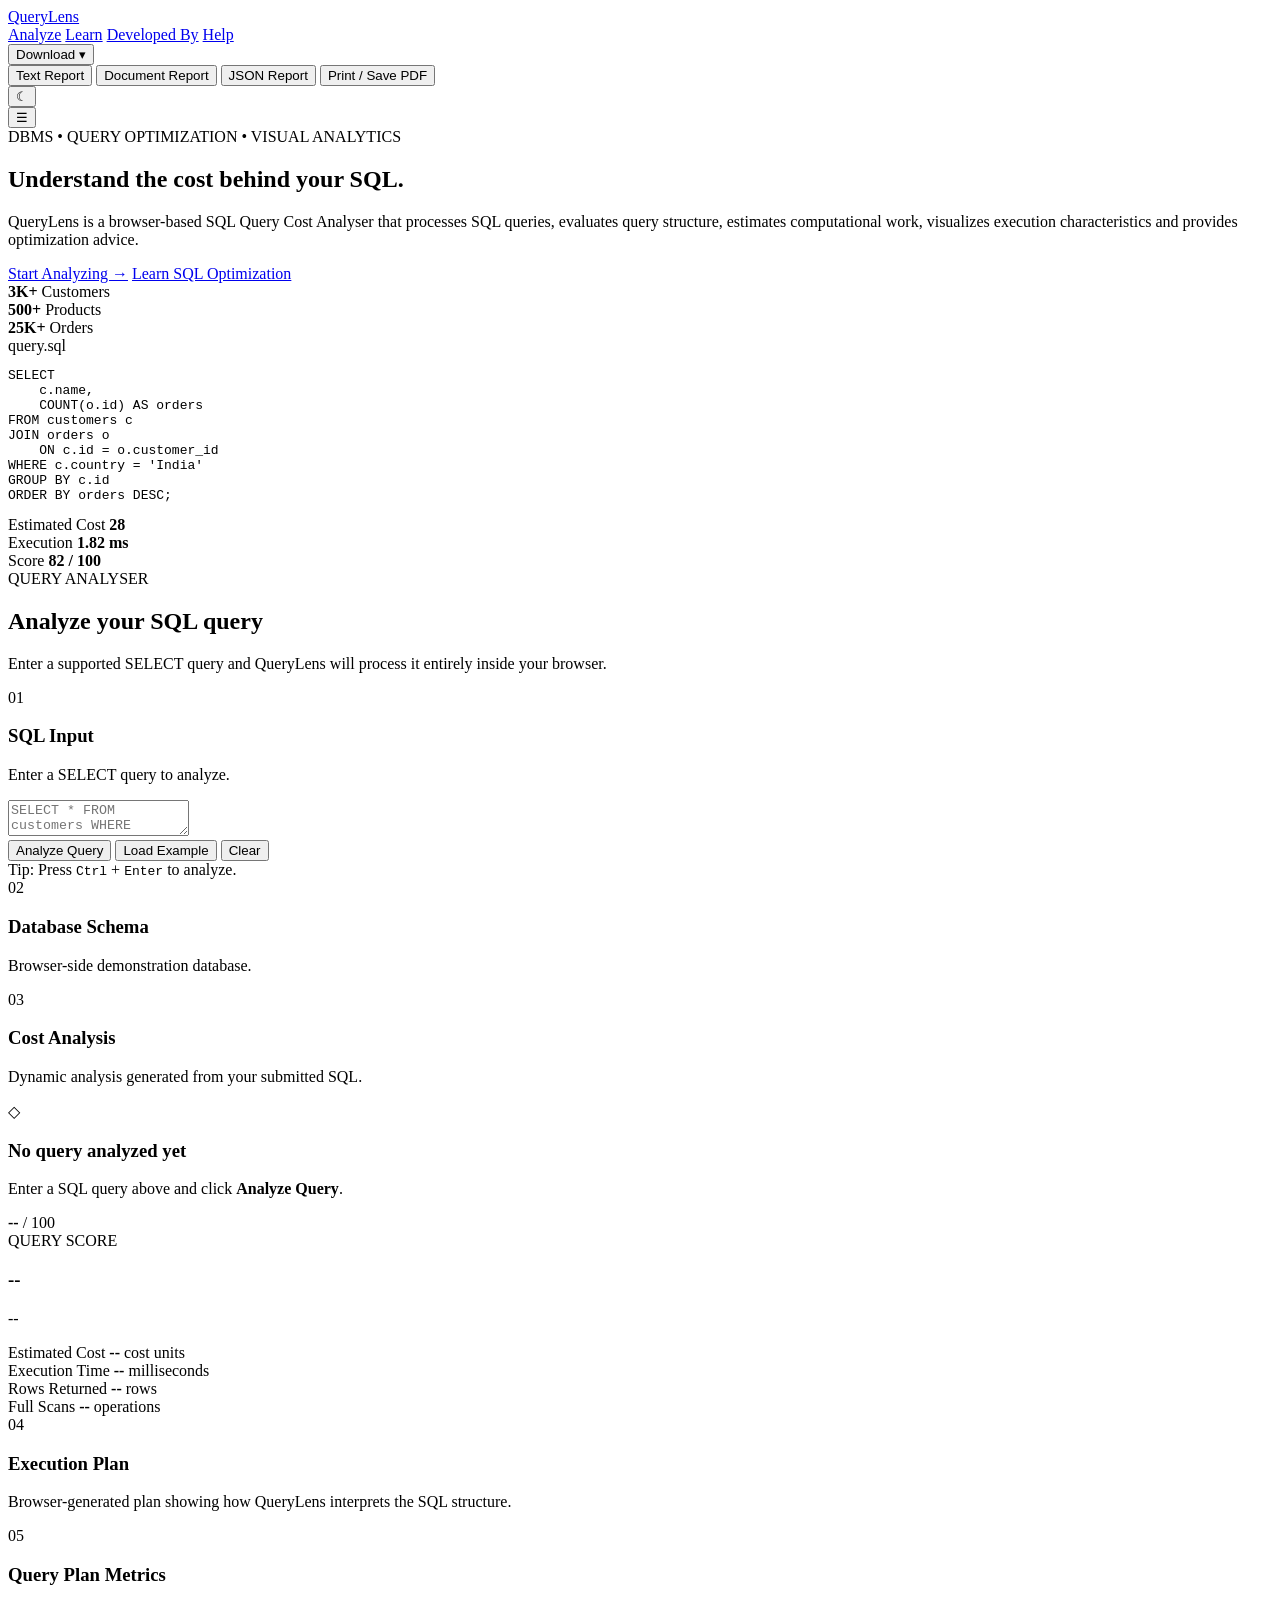
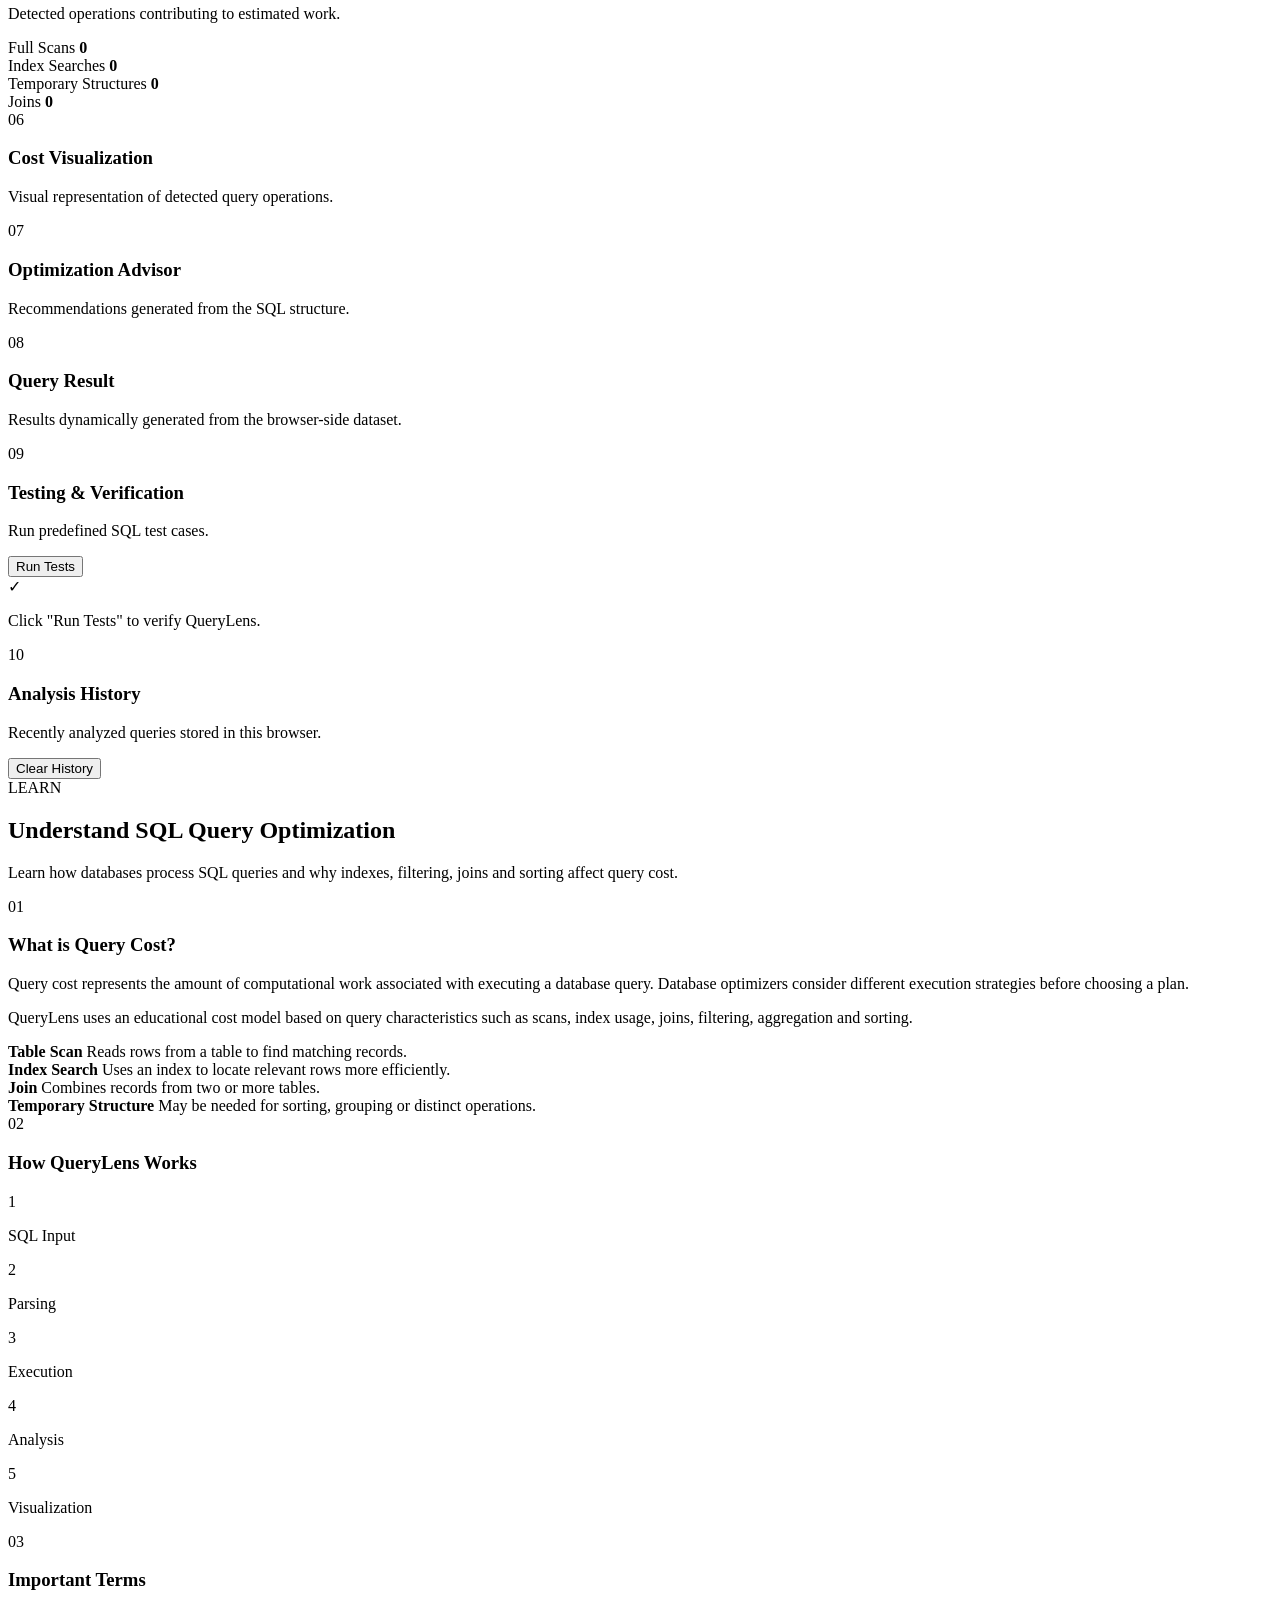
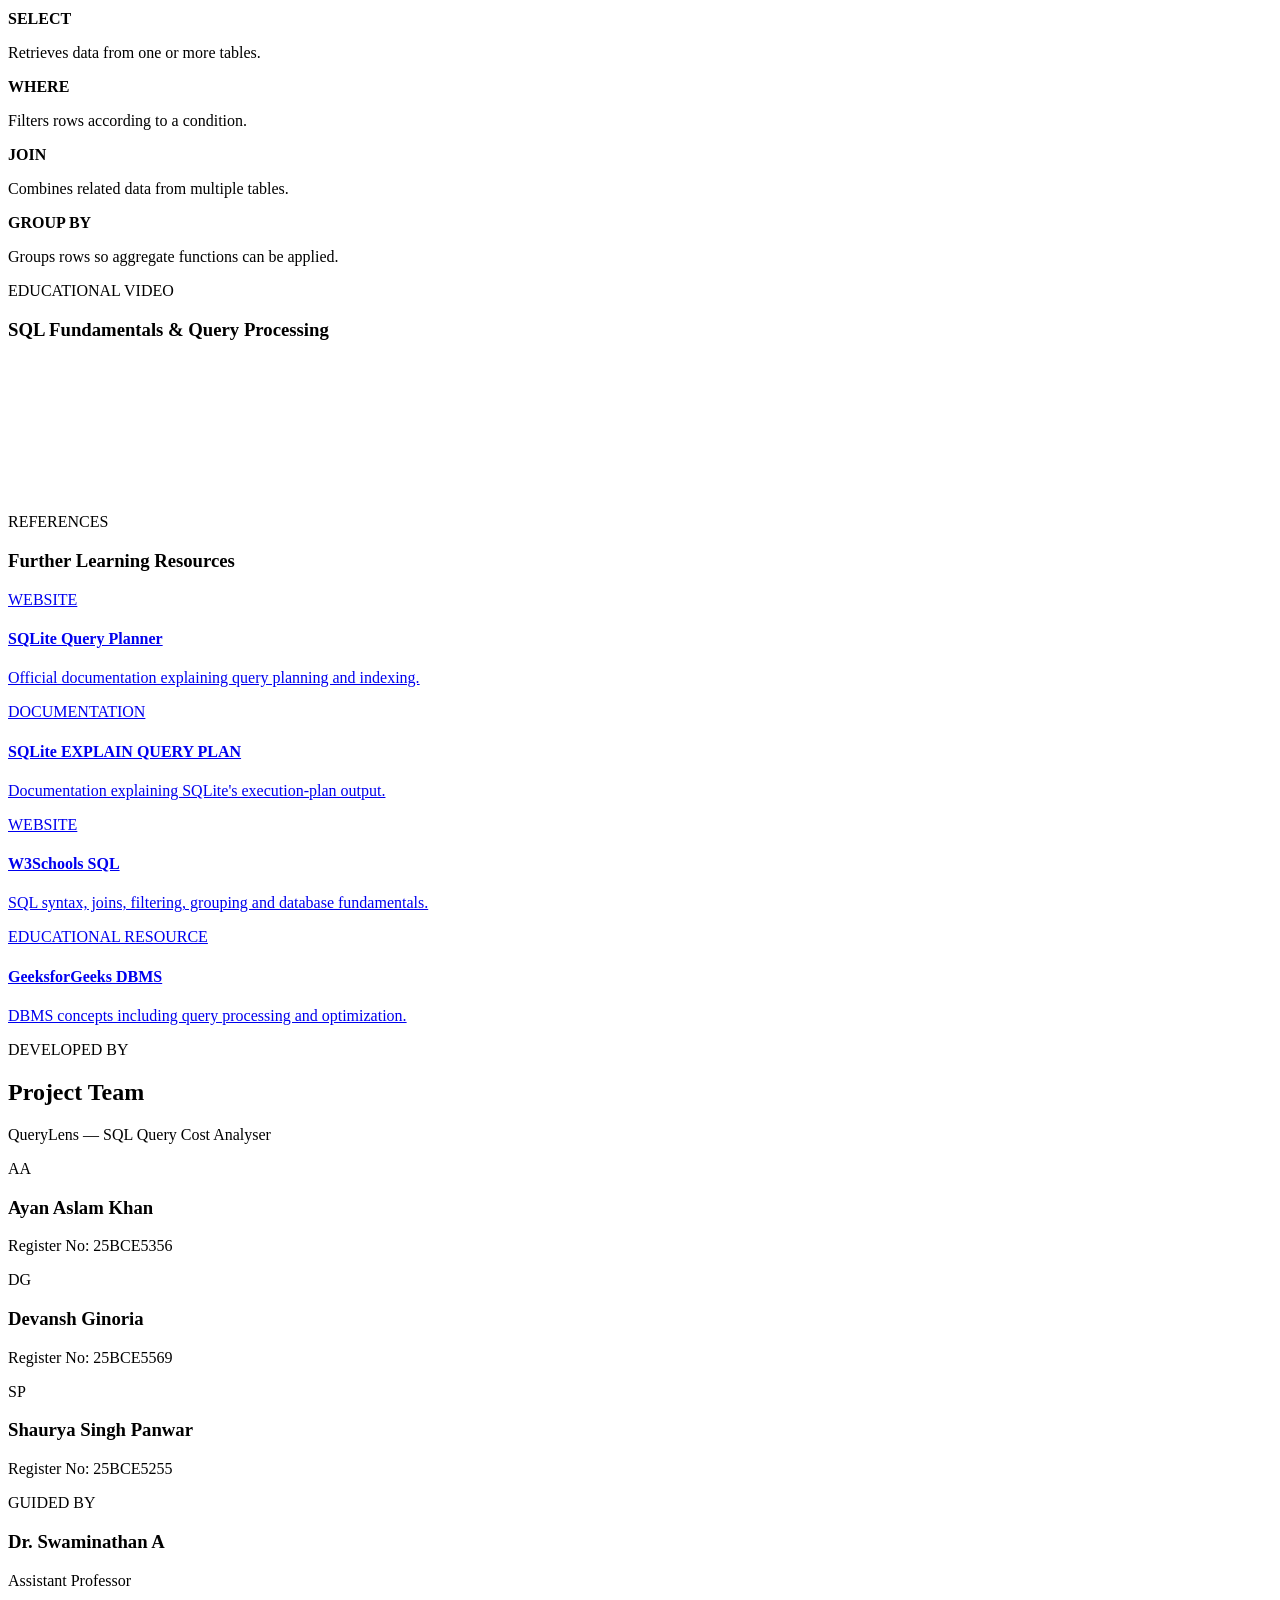
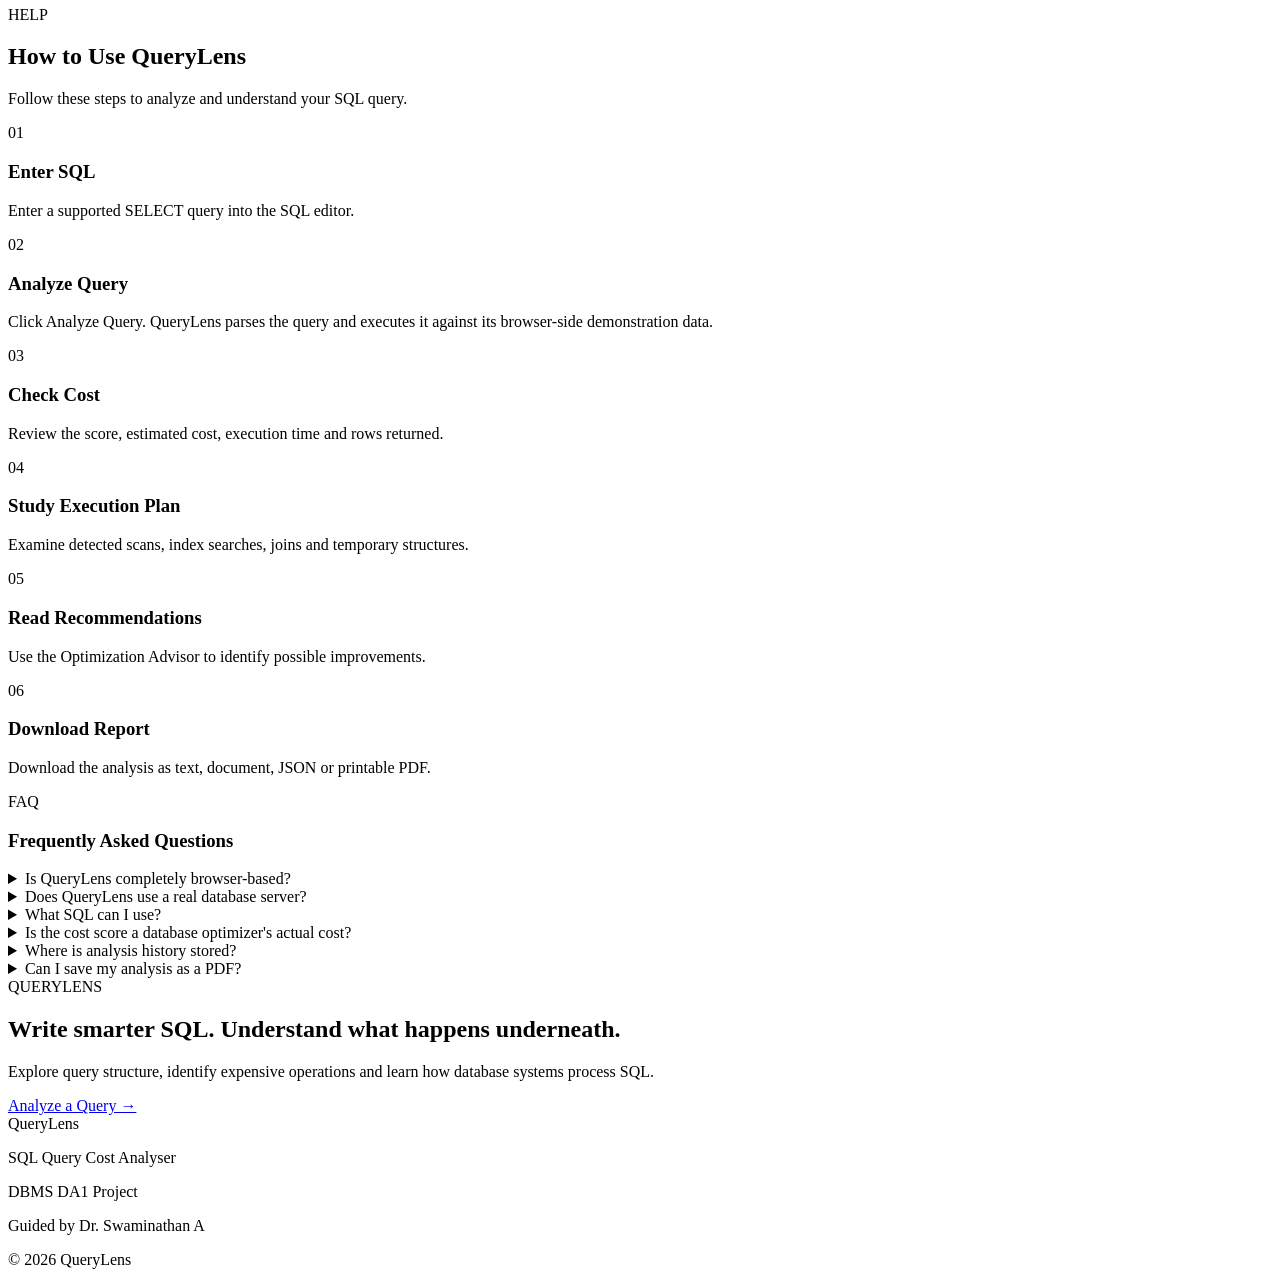
==== index.html @ 7d910c48 "Add index.html for QueryLens application This is a new HTML file for the QueryLens project, which in" ====
<!DOCTYPE html>
<html lang="en">
<head>
<meta charset="UTF-8">
<meta name="viewport" content="width=device-width, initial-scale=1.0">
<title>QueryLens | SQL Query Cost Analyser</title>
<link rel="stylesheet" href="style.css">
</head>

<body>

<header class="navbar">
  <div class="nav-container">

    <a href="#top" class="logo">
      <span class="logo-mark">
        <i></i><i></i><i></i>
      </span>
      <span class="logo-text">Query<span>Lens</span></span>
    </a>

    <nav class="nav-links">
      <a href="#analyser">Analyze</a>
      <a href="#learn">Learn</a>
      <a href="#developed">Developed By</a>
      <a href="#help">Help</a>

      <div class="download-wrapper">
        <button class="nav-button" id="downloadBtn" type="button">Download ▾</button>

        <div class="download-menu" id="downloadMenu">
          <button id="downloadText" type="button">Text Report</button>
          <button id="downloadDoc" type="button">Document Report</button>
          <button id="downloadJson" type="button">JSON Report</button>
          <button id="downloadPdf" type="button">Print / Save PDF</button>
        </div>
      </div>

      <button class="theme-toggle" id="themeToggle" type="button" title="Toggle Day/Night Mode">
        <span id="themeIcon">☾</span>
      </button>
    </nav>

    <button class="mobile-menu" id="mobileMenu" type="button">☰</button>

  </div>
</header>


<main id="top">

<!-- ================= HERO ================= -->

<section class="hero">

  <div class="hero-container">

    <div class="hero-content">

      <span class="eyebrow">DBMS • QUERY OPTIMIZATION • VISUAL ANALYTICS</span>

      <h1>
        Understand the
        <span>cost</span>
        behind your SQL.
      </h1>

      <p>
        QueryLens is a browser-based SQL Query Cost Analyser that processes
        SQL queries, evaluates query structure, estimates computational work,
        visualizes execution characteristics and provides optimization advice.
      </p>

      <div class="hero-actions">
        <a href="#analyser" class="primary-button">Start Analyzing →</a>
        <a href="#learn" class="secondary-button">Learn SQL Optimization</a>
      </div>

      <div class="hero-stats">
        <div class="hero-stat">
          <strong>3K+</strong>
          <span>Customers</span>
        </div>

        <div class="hero-stat">
          <strong>500+</strong>
          <span>Products</span>
        </div>

        <div class="hero-stat">
          <strong>25K+</strong>
          <span>Orders</span>
        </div>
      </div>

    </div>


    <div class="hero-visual">

      <div class="code-window">

        <div class="window-header">
          <div class="window-dots">
            <span></span>
            <span></span>
            <span></span>
          </div>
          <span>query.sql</span>
        </div>

        <div class="code-content">

<pre><code><span class="code-keyword">SELECT</span>
    c.name,
    <span class="code-function">COUNT</span>(o.id) <span class="code-keyword">AS</span> orders
<span class="code-keyword">FROM</span> customers c
<span class="code-keyword">JOIN</span> orders o
    <span class="code-keyword">ON</span> c.id = o.customer_id
<span class="code-keyword">WHERE</span> c.country = <span class="code-string">'India'</span>
<span class="code-keyword">GROUP BY</span> c.id
<span class="code-keyword">ORDER BY</span> orders <span class="code-keyword">DESC</span>;</code></pre>

        </div>

        <div class="code-result">
          <div>
            <span>Estimated Cost</span>
            <strong>28</strong>
          </div>

          <div>
            <span>Execution</span>
            <strong>1.82 ms</strong>
          </div>

          <div>
            <span>Score</span>
            <strong>82 / 100</strong>
          </div>
        </div>

      </div>

    </div>

  </div>

</section>


<!-- ================= ANALYSER ================= -->

<section id="analyser" class="section">

  <div class="section-heading">
    <div>
      <span class="eyebrow">QUERY ANALYSER</span>
      <h2>Analyze your SQL query</h2>
      <p>
        Enter a supported SELECT query and QueryLens will process it
        entirely inside your browser.
      </p>
    </div>
  </div>


  <div class="analysis-grid">

    <!-- INPUT -->

    <div class="panel">

      <div class="panel-header">
        <div class="panel-title">
          <span class="panel-number">01</span>

          <div>
            <h3>SQL Input</h3>
            <p>Enter a SELECT query to analyze.</p>
          </div>
        </div>
      </div>


      <textarea
        id="sqlInput"
        class="sql-editor"
        spellcheck="false"
        placeholder="SELECT * FROM customers WHERE country = 'India';"
      ></textarea>


      <div class="editor-actions">

        <button class="primary-button small" id="analyzeBtn" type="button">
          Analyze Query
        </button>

        <button class="secondary-button small" id="exampleBtn" type="button">
          Load Example
        </button>

        <button class="ghost-button small" id="clearBtn" type="button">
          Clear
        </button>

      </div>


      <div class="shortcut-hint">
        Tip: Press <kbd>Ctrl</kbd> + <kbd>Enter</kbd> to analyze.
      </div>

      <div id="errorMessage" class="error-message hidden"></div>

    </div>


    <!-- SCHEMA -->

    <div class="panel">

      <div class="panel-header">

        <div class="panel-title">

          <span class="panel-number">02</span>

          <div>
            <h3>Database Schema</h3>
            <p>Browser-side demonstration database.</p>
          </div>

        </div>

      </div>


      <div id="schemaContainer" class="schema-container"></div>

    </div>

  </div>


  <!-- COST -->

  <div class="panel result-panel">

    <div class="panel-header">

      <div class="panel-title">

        <span class="panel-number">03</span>

        <div>
          <h3>Cost Analysis</h3>
          <p>Dynamic analysis generated from your submitted SQL.</p>
        </div>

      </div>

    </div>


    <div id="emptyAnalysis" class="empty-state">

      <div class="empty-icon">◇</div>

      <h3>No query analyzed yet</h3>

      <p>
        Enter a SQL query above and click
        <strong>Analyze Query</strong>.
      </p>

    </div>


    <div id="analysisContent" class="hidden">

      <!-- SCORE -->

      <div class="score-section">

        <div class="score-circle" id="scoreCircle">

          <div class="score-inner">
            <strong id="scoreValue">--</strong>
            <span>/ 100</span>
          </div>

        </div>


        <div class="score-description">

          <span class="eyebrow">QUERY SCORE</span>

          <h3 id="scoreCategory">--</h3>

          <p id="scoreDescription">--</p>

        </div>

      </div>


      <!-- METRICS -->

      <div class="metrics-grid">

        <div class="metric-card">
          <span class="metric-label">Estimated Cost</span>
          <strong id="estimatedCost">--</strong>
          <span class="metric-unit">cost units</span>
        </div>

        <div class="metric-card">
          <span class="metric-label">Execution Time</span>
          <strong id="executionTime">--</strong>
          <span class="metric-unit">milliseconds</span>
        </div>

        <div class="metric-card">
          <span class="metric-label">Rows Returned</span>
          <strong id="rowsReturned">--</strong>
          <span class="metric-unit">rows</span>
        </div>

        <div class="metric-card">
          <span class="metric-label">Full Scans</span>
          <strong id="fullScans">--</strong>
          <span class="metric-unit">operations</span>
        </div>

      </div>


      <!-- EXECUTION PLAN -->

      <div class="subsection">

        <div class="subsection-heading">

          <div class="panel-title">

            <span class="panel-number">04</span>

            <div>
              <h3>Execution Plan</h3>
              <p>
                Browser-generated plan showing how QueryLens interprets
                the SQL structure.
              </p>
            </div>

          </div>

        </div>

        <div id="executionPlan" class="execution-plan"></div>

      </div>


      <!-- PLAN METRICS -->

      <div class="subsection">

        <div class="subsection-heading">

          <div class="panel-title">

            <span class="panel-number">05</span>

            <div>
              <h3>Query Plan Metrics</h3>
              <p>Detected operations contributing to estimated work.</p>
            </div>

          </div>

        </div>


        <div class="plan-metrics-grid">

          <div class="plan-metric">
            <span>Full Scans</span>
            <strong id="planFullScans">0</strong>
          </div>

          <div class="plan-metric">
            <span>Index Searches</span>
            <strong id="indexSearches">0</strong>
          </div>

          <div class="plan-metric">
            <span>Temporary Structures</span>
            <strong id="temporaryStructures">0</strong>
          </div>

          <div class="plan-metric">
            <span>Joins</span>
            <strong id="joinCount">0</strong>
          </div>

        </div>

      </div>


      <!-- VISUALIZATION -->

      <div class="subsection">

        <div class="subsection-heading">

          <div class="panel-title">

            <span class="panel-number">06</span>

            <div>
              <h3>Cost Visualization</h3>
              <p>Visual representation of detected query operations.</p>
            </div>

          </div>

        </div>

        <div id="costVisualization" class="cost-visualization"></div>

      </div>


      <!-- RECOMMENDATIONS -->

      <div class="subsection">

        <div class="subsection-heading">

          <div class="panel-title">

            <span class="panel-number">07</span>

            <div>
              <h3>Optimization Advisor</h3>
              <p>Recommendations generated from the SQL structure.</p>
            </div>

          </div>

        </div>

        <div id="recommendations" class="recommendations"></div>

      </div>


      <!-- RESULTS -->

      <div class="subsection">

        <div class="subsection-heading">

          <div class="panel-title">

            <span class="panel-number">08</span>

            <div>
              <h3>Query Result</h3>
              <p>Results dynamically generated from the browser-side dataset.</p>
            </div>

          </div>

        </div>

        <div id="resultTable" class="result-table-wrapper"></div>

      </div>

    </div>

  </div>


  <!-- TESTING -->

  <div class="panel">

    <div class="panel-header">

      <div class="panel-title">

        <span class="panel-number">09</span>

        <div>
          <h3>Testing & Verification</h3>
          <p>Run predefined SQL test cases.</p>
        </div>

      </div>

      <button class="primary-button small" id="runTestsBtn" type="button">
        Run Tests
      </button>

    </div>


    <div id="testResults" class="test-results">

      <div class="empty-state compact">
        <div class="empty-icon">✓</div>
        <p>Click "Run Tests" to verify QueryLens.</p>
      </div>

    </div>

  </div>


  <!-- HISTORY -->

  <div class="panel">

    <div class="panel-header">

      <div class="panel-title">

        <span class="panel-number">10</span>

        <div>
          <h3>Analysis History</h3>
          <p>Recently analyzed queries stored in this browser.</p>
        </div>

      </div>

      <button class="ghost-button small" id="clearHistoryBtn" type="button">
        Clear History
      </button>

    </div>


    <div id="historyContainer" class="history-container"></div>

  </div>

</section>


<!-- ================= LEARN ================= -->

<section id="learn" class="section light-section">

  <div class="section-heading">

    <div>

      <span class="eyebrow">LEARN</span>

      <h2>Understand SQL Query Optimization</h2>

      <p>
        Learn how databases process SQL queries and why indexes,
        filtering, joins and sorting affect query cost.
      </p>

    </div>

  </div>


  <div class="learn-grid">

    <article class="learn-card large">

      <span class="learn-number">01</span>

      <h3>What is Query Cost?</h3>

      <p>
        Query cost represents the amount of computational work associated
        with executing a database query. Database optimizers consider
        different execution strategies before choosing a plan.
      </p>

      <p>
        QueryLens uses an educational cost model based on query
        characteristics such as scans, index usage, joins, filtering,
        aggregation and sorting.
      </p>


      <div class="concept-points">

        <div>
          <strong>Table Scan</strong>
          <span>Reads rows from a table to find matching records.</span>
        </div>

        <div>
          <strong>Index Search</strong>
          <span>Uses an index to locate relevant rows more efficiently.</span>
        </div>

        <div>
          <strong>Join</strong>
          <span>Combines records from two or more tables.</span>
        </div>

        <div>
          <strong>Temporary Structure</strong>
          <span>May be needed for sorting, grouping or distinct operations.</span>
        </div>

      </div>

    </article>


    <article class="learn-card">

      <span class="learn-number">02</span>

      <h3>How QueryLens Works</h3>

      <div class="process-flow">

        <div><span>1</span><p>SQL Input</p></div>
        <div><span>2</span><p>Parsing</p></div>
        <div><span>3</span><p>Execution</p></div>
        <div><span>4</span><p>Analysis</p></div>
        <div><span>5</span><p>Visualization</p></div>

      </div>

    </article>


    <article class="learn-card">

      <span class="learn-number">03</span>

      <h3>Important Terms</h3>

      <div class="term-list">

        <div>
          <strong>SELECT</strong>
          <p>Retrieves data from one or more tables.</p>
        </div>

        <div>
          <strong>WHERE</strong>
          <p>Filters rows according to a condition.</p>
        </div>

        <div>
          <strong>JOIN</strong>
          <p>Combines related data from multiple tables.</p>
        </div>

        <div>
          <strong>GROUP BY</strong>
          <p>Groups rows so aggregate functions can be applied.</p>
        </div>

      </div>

    </article>

  </div>


  <!-- VIDEO -->

  <div class="learning-video">

    <div class="video-heading">

      <span class="eyebrow">EDUCATIONAL VIDEO</span>

      <h3>SQL Fundamentals & Query Processing</h3>

    </div>

    <div class="video-wrapper">

      <iframe
        src="https://www.youtube.com/embed/HXV3zeQKqGY"
        title="SQL Tutorial"
        frameborder="0"
        allow="accelerometer; autoplay; clipboard-write; encrypted-media; gyroscope; picture-in-picture; web-share"
        allowfullscreen>
      </iframe>

    </div>

  </div>


  <!-- REFERENCES -->

  <div class="references">

    <div class="section-heading small-heading">

      <div>
        <span class="eyebrow">REFERENCES</span>
        <h3>Further Learning Resources</h3>
      </div>

    </div>


    <div class="reference-grid">

      <a href="https://www.sqlite.org/queryplanner.html"
         target="_blank"
         class="reference-card">

        <span>WEBSITE</span>

        <h4>SQLite Query Planner</h4>

        <p>
          Official documentation explaining query planning and indexing.
        </p>

      </a>


      <a href="https://www.sqlite.org/eqp.html"
         target="_blank"
         class="reference-card">

        <span>DOCUMENTATION</span>

        <h4>SQLite EXPLAIN QUERY PLAN</h4>

        <p>
          Documentation explaining SQLite's execution-plan output.
        </p>

      </a>


      <a href="https://www.w3schools.com/sql/"
         target="_blank"
         class="reference-card">

        <span>WEBSITE</span>

        <h4>W3Schools SQL</h4>

        <p>
          SQL syntax, joins, filtering, grouping and database fundamentals.
        </p>

      </a>


      <a href="https://www.geeksforgeeks.org/dbms/"
         target="_blank"
         class="reference-card">

        <span>EDUCATIONAL RESOURCE</span>

        <h4>GeeksforGeeks DBMS</h4>

        <p>
          DBMS concepts including query processing and optimization.
        </p>

      </a>

    </div>

  </div>

</section>


<!-- ================= DEVELOPED BY ================= -->

<section id="developed" class="section">

  <div class="section-heading">

    <div>

      <span class="eyebrow">DEVELOPED BY</span>

      <h2>Project Team</h2>

      <p>QueryLens — SQL Query Cost Analyser</p>

    </div>

  </div>


  <div class="team-grid">

    <article class="team-card">

      <div class="avatar">AA</div>

      <h3>Ayan Aslam Khan</h3>

      <p>Register No: 25BCE5356</p>

    </article>


    <article class="team-card">

      <div class="avatar">DG</div>

      <h3>Devansh Ginoria</h3>

      <p>Register No: 25BCE5569</p>

    </article>


    <article class="team-card">

      <div class="avatar">SP</div>

      <h3>Shaurya Singh Panwar</h3>

      <p>Register No: 25BCE5255</p>

    </article>


    <article class="guide-card">

      <span>GUIDED BY</span>

      <h3>Dr. Swaminathan A</h3>

      <p>Assistant Professor</p>

    </article>

  </div>

</section>


<!-- ================= HELP ================= -->

<section id="help" class="section light-section">

  <div class="section-heading">

    <div>

      <span class="eyebrow">HELP</span>

      <h2>How to Use QueryLens</h2>

      <p>Follow these steps to analyze and understand your SQL query.</p>

    </div>

  </div>


  <div class="help-grid">

    <article class="help-step">
      <span>01</span>
      <h3>Enter SQL</h3>
      <p>
        Enter a supported SELECT query into the SQL editor.
      </p>
    </article>

    <article class="help-step">
      <span>02</span>
      <h3>Analyze Query</h3>
      <p>
        Click Analyze Query. QueryLens parses the query and executes it
        against its browser-side demonstration data.
      </p>
    </article>

    <article class="help-step">
      <span>03</span>
      <h3>Check Cost</h3>
      <p>
        Review the score, estimated cost, execution time and rows returned.
      </p>
    </article>

    <article class="help-step">
      <span>04</span>
      <h3>Study Execution Plan</h3>
      <p>
        Examine detected scans, index searches, joins and temporary structures.
      </p>
    </article>

    <article class="help-step">
      <span>05</span>
      <h3>Read Recommendations</h3>
      <p>
        Use the Optimization Advisor to identify possible improvements.
      </p>
    </article>

    <article class="help-step">
      <span>06</span>
      <h3>Download Report</h3>
      <p>
        Download the analysis as text, document, JSON or printable PDF.
      </p>
    </article>

  </div>


  <div class="faq-section">

    <div class="section-heading small-heading">

      <div>
        <span class="eyebrow">FAQ</span>
        <h3>Frequently Asked Questions</h3>
      </div>

    </div>


    <div class="faq-grid">

      <details>
        <summary>Is QueryLens completely browser-based?</summary>
        <p>
          Yes. This GitHub Pages version performs its processing using
          JavaScript running in the user's browser.
        </p>
      </details>


      <details>
        <summary>Does QueryLens use a real database server?</summary>
        <p>
          No. The GitHub Pages version uses a generated demonstration
          dataset stored in browser memory. It does not require Node.js,
          SQLite or a server.
        </p>
      </details>


      <details>
        <summary>What SQL can I use?</summary>
        <p>
          QueryLens supports a useful subset of SELECT queries including
          filtering, sorting, aggregation, grouping and common joins.
        </p>
      </details>


      <details>
        <summary>Is the cost score a database optimizer's actual cost?</summary>
        <p>
          No. It is an educational cost metric derived from the detected
          characteristics of the submitted query.
        </p>
      </details>


      <details>
        <summary>Where is analysis history stored?</summary>
        <p>
          Recent analyses are stored in the browser's localStorage.
        </p>
      </details>


      <details>
        <summary>Can I save my analysis as a PDF?</summary>
        <p>
          Yes. Select Print / Save PDF from the Download menu and choose
          "Save as PDF" in your browser's print dialog.
        </p>
      </details>

    </div>

  </div>

</section>


<!-- ================= FINAL ================= -->

<section class="final-section">

  <div class="final-content">

    <span class="eyebrow">QUERYLENS</span>

    <h2>
      Write smarter SQL.
      Understand what happens underneath.
    </h2>

    <p>
      Explore query structure, identify expensive operations and learn
      how database systems process SQL.
    </p>

    <a href="#analyser" class="primary-button">
      Analyze a Query →
    </a>

  </div>

</section>

</main>


<!-- ================= FOOTER ================= -->

<footer class="footer">

  <div class="footer-container">

    <div class="footer-brand">

      <div class="logo">
        <span class="logo-mark">
          <i></i><i></i><i></i>
        </span>

        <span class="logo-text">
          Query<span>Lens</span>
        </span>
      </div>

      <p>SQL Query Cost Analyser</p>

    </div>


    <div class="footer-info">
      <p>DBMS DA1 Project</p>
      <p>Guided by Dr. Swaminathan A</p>
    </div>


    <div class="footer-copy">
      <p>© 2026 QueryLens</p>
    </div>

  </div>

</footer>


<script src="script.js"></script>

</body>
</html>
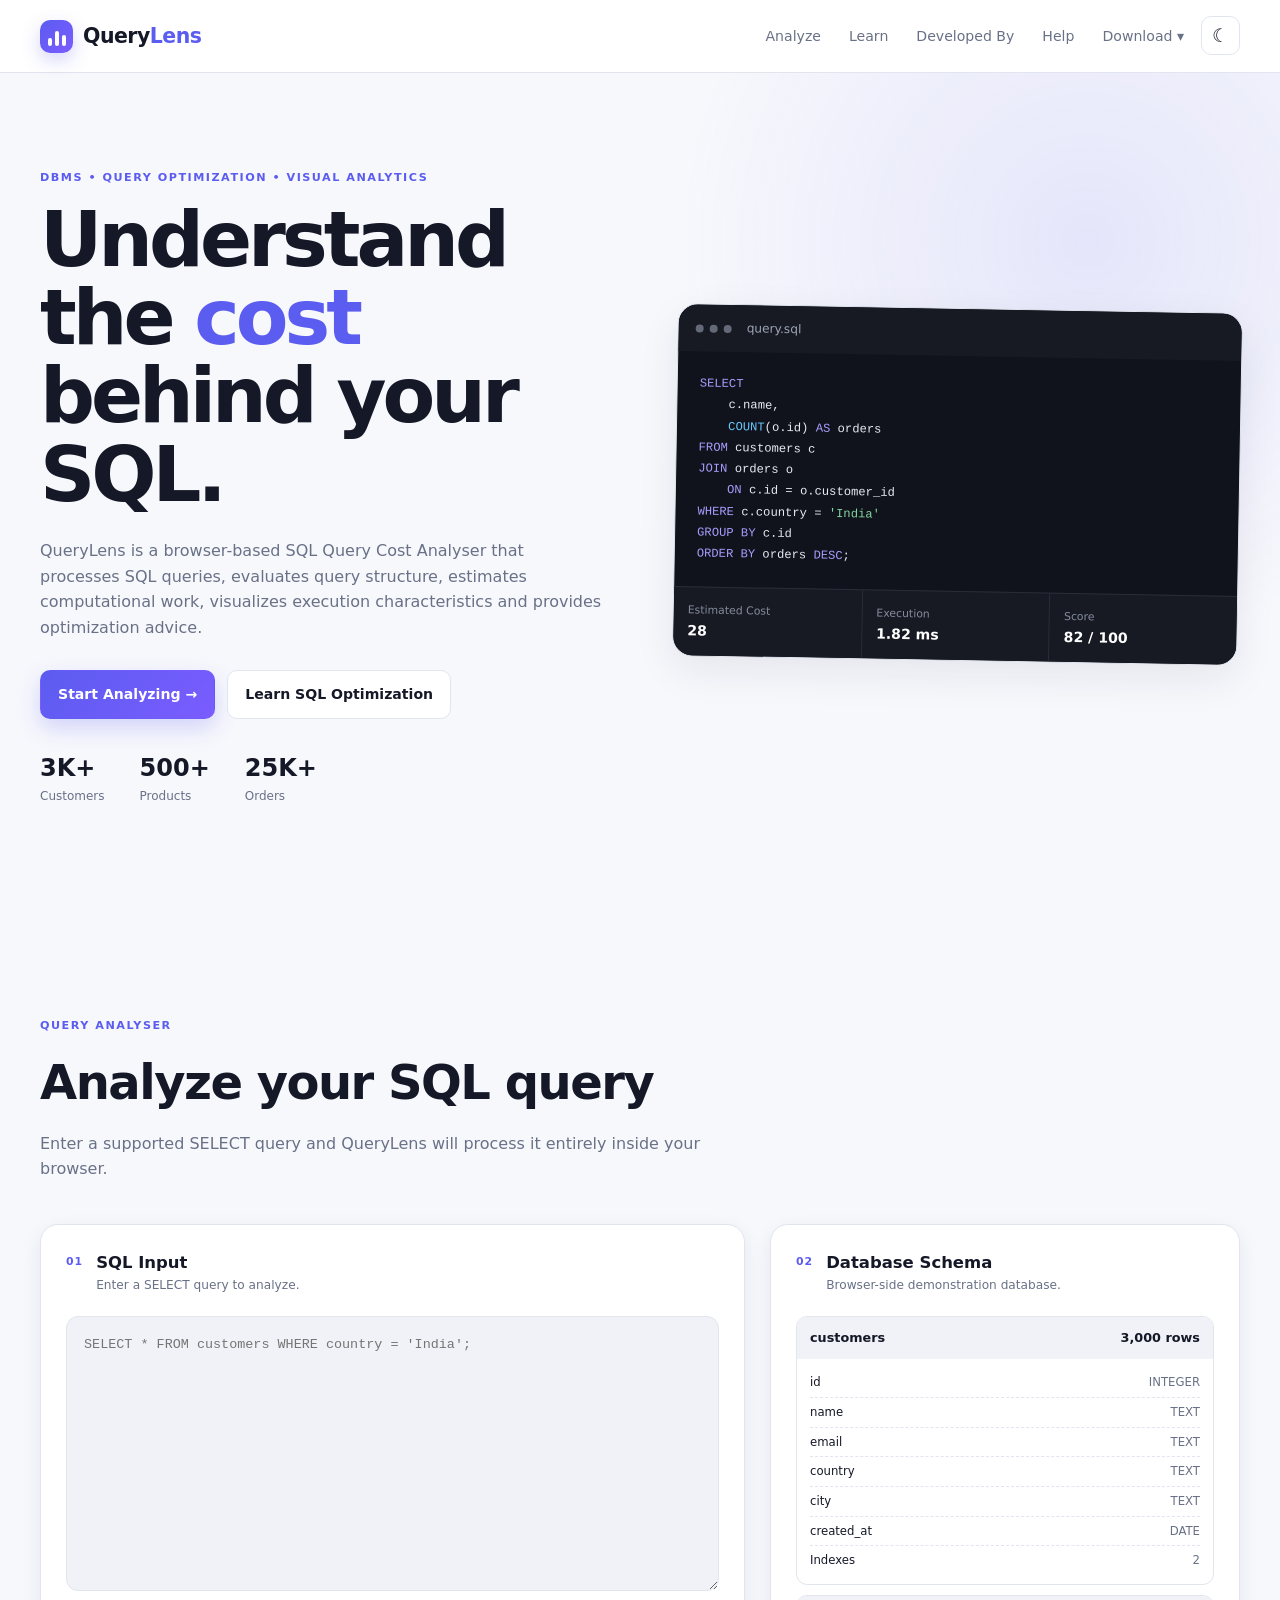
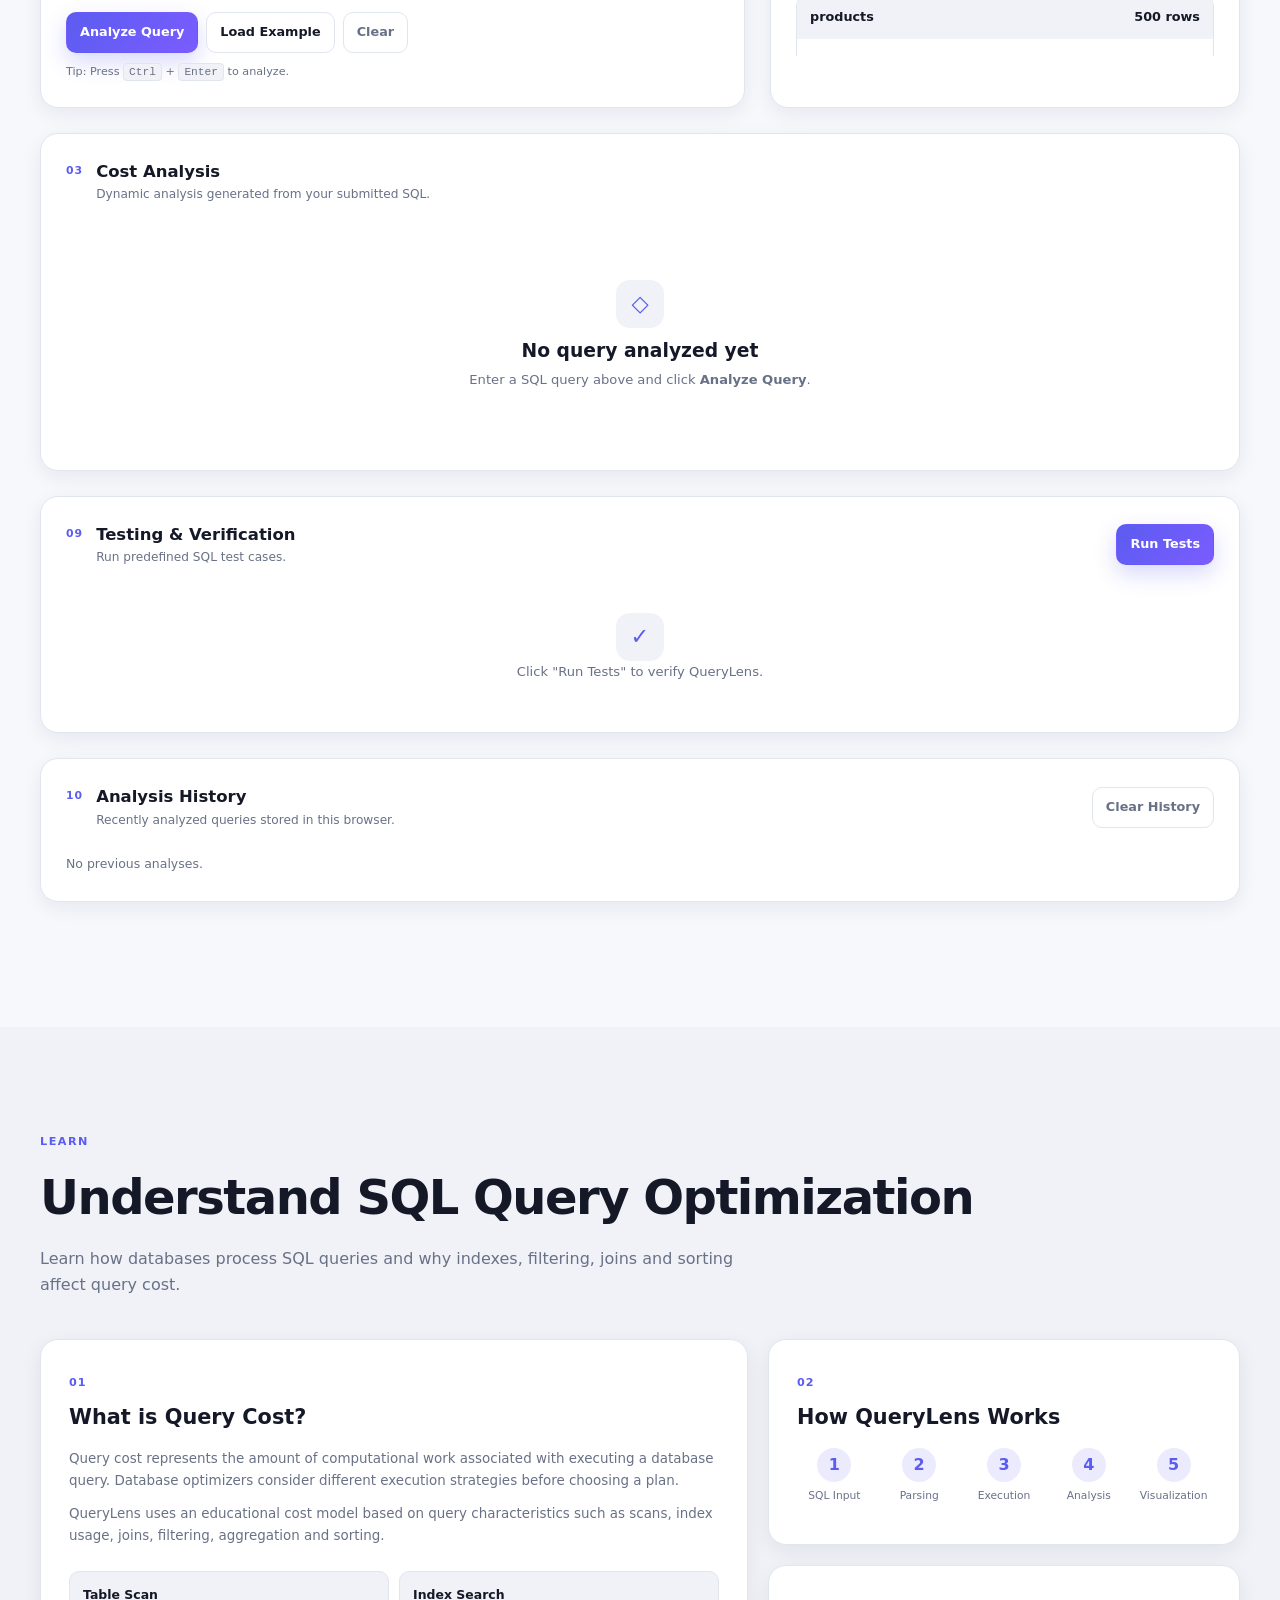
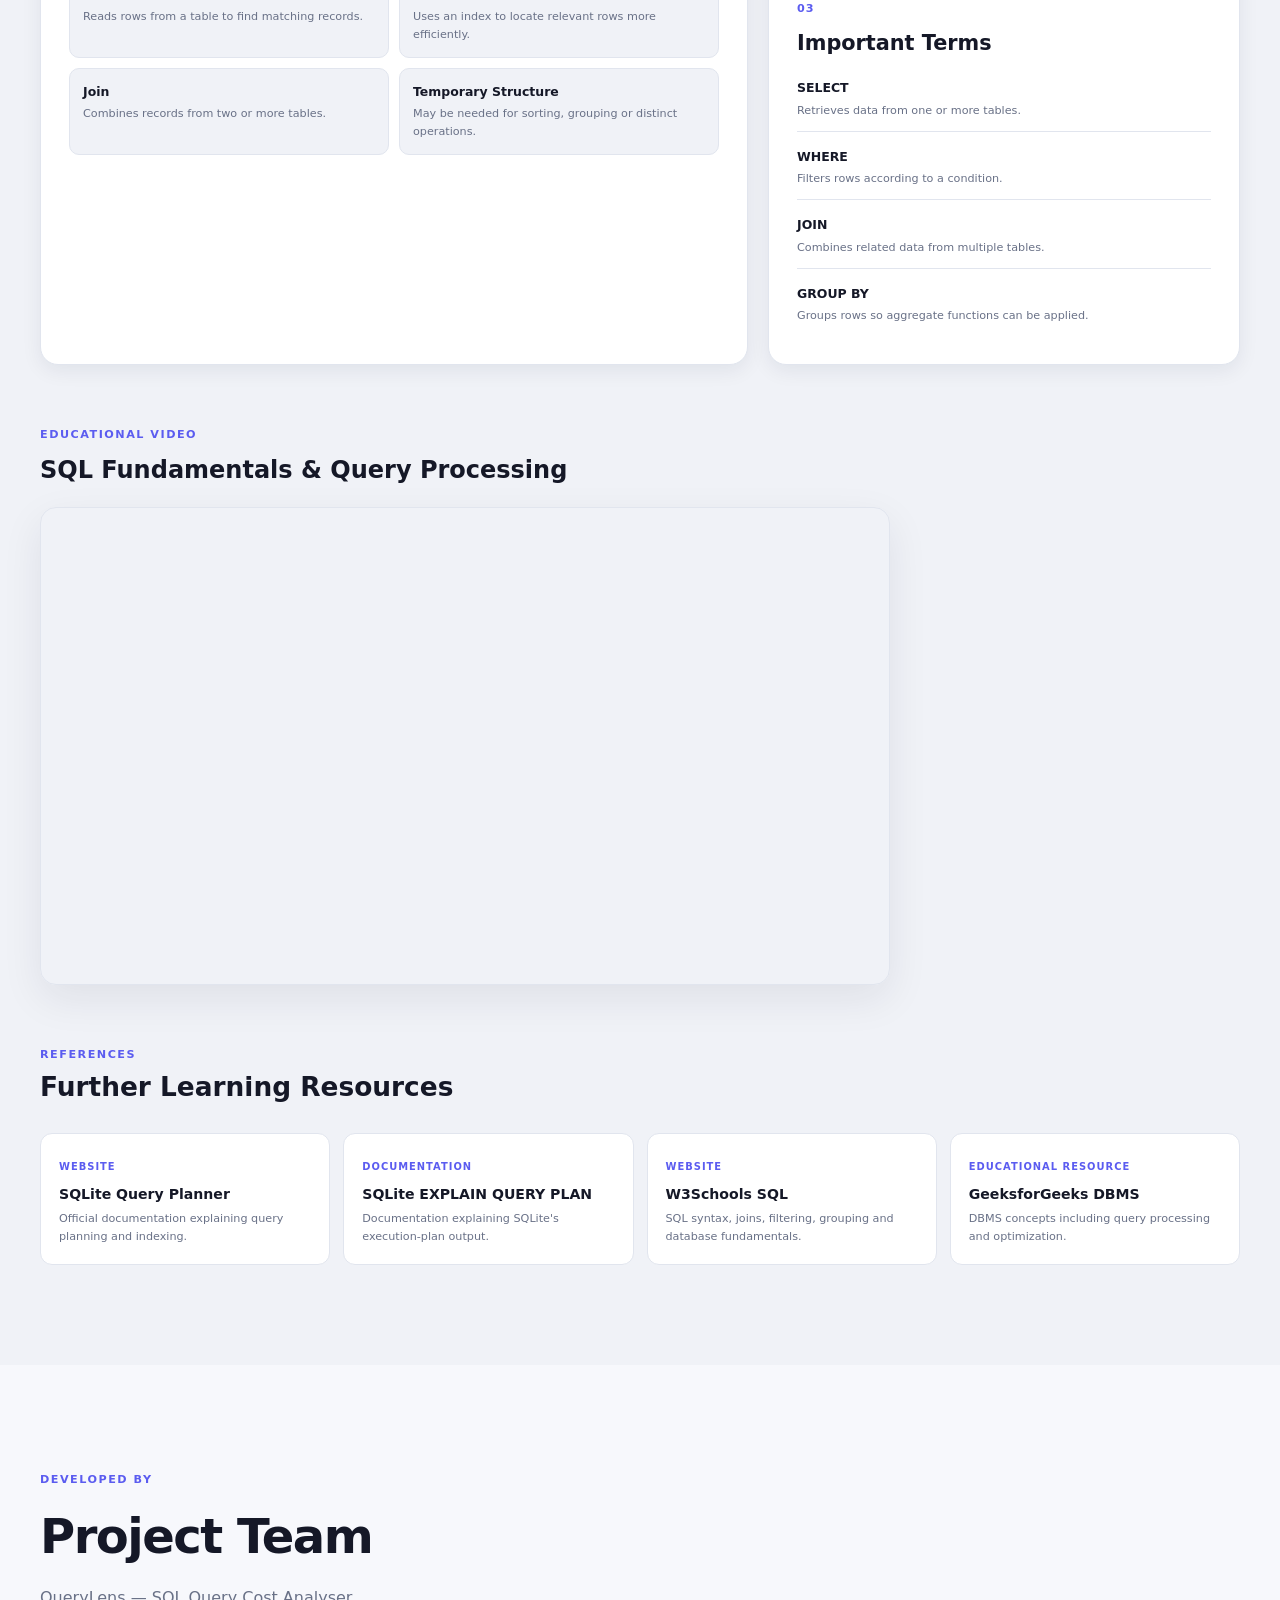
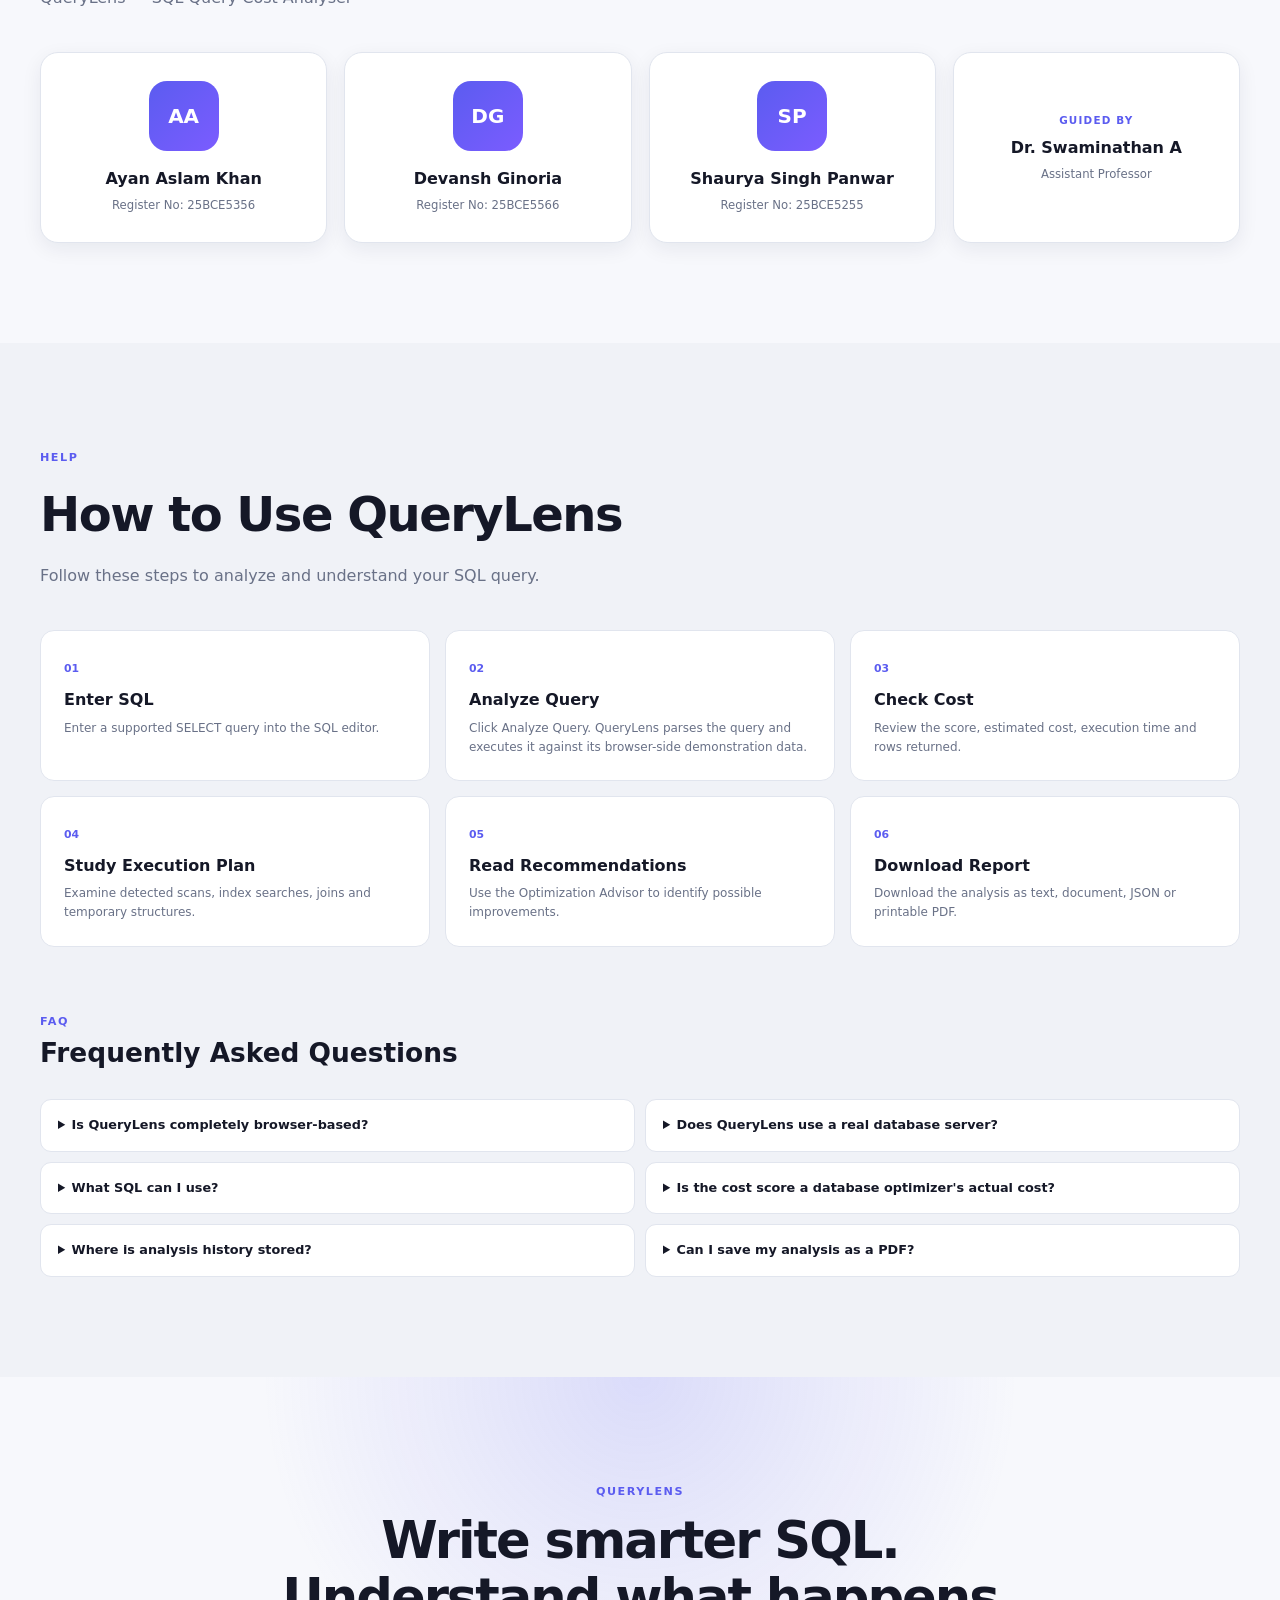
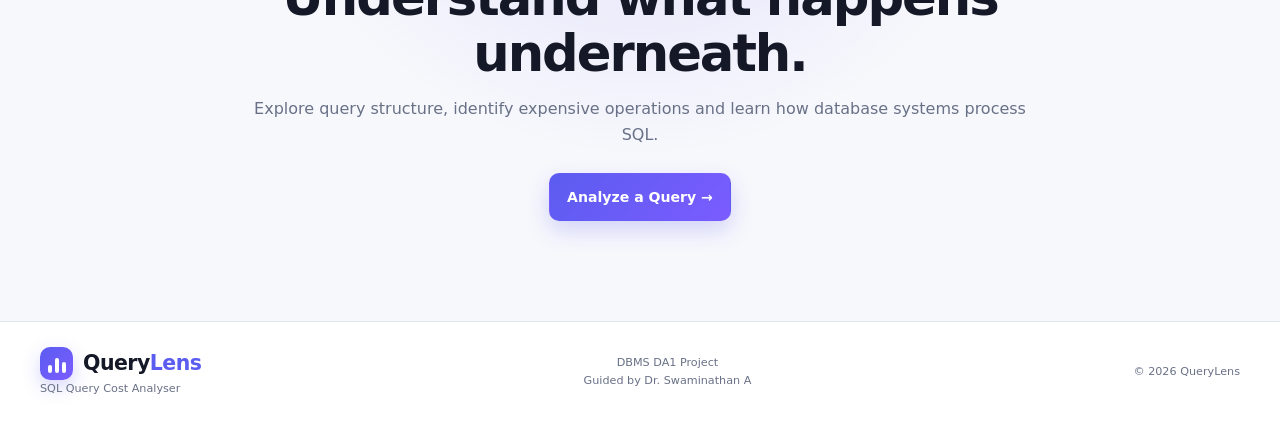
==== commit a653a035: "Update index.html" ====
--- a/index.html
+++ b/index.html
@@ -826,7 +826,7 @@
 
       <h3>Devansh Ginoria</h3>
 
-      <p>Register No: 25BCE5569</p>
+      <p>Register No: 25BCE5566</p>
 
     </article>
 
--- a/style.css
+++ b/style.css
@@ -0,0 +1,1478 @@
+:root{
+  --bg:#f7f8fc;
+  --surface:#fff;
+  --surface2:#f0f2f7;
+  --text:#151827;
+  --muted:#697187;
+  --border:#e1e5ee;
+  --primary:#5b5cf0;
+  --primary2:#7b5cff;
+  --success:#1fa774;
+  --warning:#df9a28;
+  --danger:#dc4b59;
+  --shadow:0 14px 40px rgba(20,25,50,.08);
+  --small-shadow:0 6px 20px rgba(20,25,50,.07);
+  --radius:18px;
+}
+
+body.dark{
+  --bg:#0b0e15;
+  --surface:#121620;
+  --surface2:#191e29;
+  --text:#f3f5fb;
+  --muted:#9ba4b9;
+  --border:#2a3040;
+  --primary:#7778ff;
+  --primary2:#987dff;
+  --success:#39c995;
+  --warning:#f2b84b;
+  --danger:#ff6875;
+  --shadow:0 18px 50px rgba(0,0,0,.35);
+  --small-shadow:0 8px 25px rgba(0,0,0,.25);
+}
+
+*{
+  box-sizing:border-box;
+  margin:0;
+  padding:0;
+}
+
+html{
+  scroll-behavior:smooth;
+}
+
+body{
+  font-family:Inter,ui-sans-serif,system-ui,-apple-system,BlinkMacSystemFont,"Segoe UI",sans-serif;
+  background:var(--bg);
+  color:var(--text);
+  line-height:1.6;
+  transition:background .25s,color .25s;
+}
+
+button,
+textarea{
+  font:inherit;
+}
+
+button{
+  cursor:pointer;
+}
+
+a{
+  color:inherit;
+  text-decoration:none;
+}
+
+.hidden{
+  display:none!important;
+}
+
+
+/* NAV */
+
+.navbar{
+  position:sticky;
+  top:0;
+  z-index:1000;
+  background:color-mix(in srgb,var(--surface) 90%,transparent);
+  backdrop-filter:blur(18px);
+  border-bottom:1px solid var(--border);
+}
+
+.nav-container{
+  width:min(1200px,calc(100% - 40px));
+  min-height:72px;
+  margin:auto;
+  display:flex;
+  align-items:center;
+  justify-content:space-between;
+  gap:25px;
+}
+
+.logo{
+  display:flex;
+  align-items:center;
+  gap:10px;
+  font-weight:850;
+  letter-spacing:-.5px;
+}
+
+.logo-text{
+  font-size:1.28rem;
+}
+
+.logo-text span{
+  color:var(--primary);
+}
+
+.logo-mark{
+  width:33px;
+  height:33px;
+  border-radius:10px;
+  background:linear-gradient(135deg,var(--primary),var(--primary2));
+  display:flex;
+  align-items:flex-end;
+  justify-content:center;
+  gap:3px;
+  padding:7px;
+  box-shadow:0 7px 18px color-mix(in srgb,var(--primary) 25%,transparent);
+}
+
+.logo-mark i{
+  display:block;
+  width:4px;
+  border-radius:5px;
+  background:white;
+}
+
+.logo-mark i:nth-child(1){height:8px}
+.logo-mark i:nth-child(2){height:15px}
+.logo-mark i:nth-child(3){height:11px}
+
+.nav-links{
+  display:flex;
+  align-items:center;
+  gap:6px;
+}
+
+.nav-links>a,
+.nav-button{
+  border:0;
+  background:transparent;
+  color:var(--muted);
+  padding:9px 11px;
+  border-radius:9px;
+  font-size:.88rem;
+  transition:.2s;
+}
+
+.nav-links>a:hover,
+.nav-button:hover{
+  color:var(--text);
+  background:var(--surface2);
+}
+
+.theme-toggle{
+  width:39px;
+  height:39px;
+  border:1px solid var(--border);
+  border-radius:10px;
+  background:var(--surface);
+  color:var(--text);
+  display:grid;
+  place-items:center;
+  font-size:1.15rem;
+}
+
+.theme-toggle:hover{
+  border-color:var(--primary);
+}
+
+.download-wrapper{
+  position:relative;
+}
+
+.download-menu{
+  position:absolute;
+  top:calc(100% + 8px);
+  right:0;
+  width:195px;
+  padding:7px;
+  border:1px solid var(--border);
+  background:var(--surface);
+  border-radius:12px;
+  box-shadow:var(--shadow);
+  display:none;
+}
+
+.download-menu.show{
+  display:block;
+}
+
+.download-menu button{
+  display:block;
+  width:100%;
+  border:0;
+  background:transparent;
+  color:var(--text);
+  padding:10px;
+  border-radius:8px;
+  text-align:left;
+  font-size:.8rem;
+}
+
+.download-menu button:hover{
+  background:var(--surface2);
+}
+
+.mobile-menu{
+  display:none;
+  border:0;
+  background:transparent;
+  color:var(--text);
+  font-size:1.5rem;
+}
+
+
+/* COMMON */
+
+.section{
+  padding:100px 20px;
+  background:var(--bg);
+}
+
+.light-section{
+  background:var(--surface2);
+}
+
+.section-heading{
+  width:min(1200px,100%);
+  margin:0 auto 42px;
+}
+
+.section-heading h2{
+  font-size:clamp(2rem,4vw,3rem);
+  letter-spacing:-1.5px;
+  margin:7px 0 10px;
+}
+
+.section-heading p{
+  color:var(--muted);
+  max-width:720px;
+}
+
+.small-heading{
+  margin-bottom:25px;
+}
+
+.small-heading h3{
+  font-size:1.65rem;
+}
+
+.eyebrow{
+  display:inline-block;
+  color:var(--primary);
+  font-size:.7rem;
+  font-weight:900;
+  letter-spacing:1.5px;
+}
+
+.primary-button,
+.secondary-button,
+.ghost-button{
+  border-radius:10px;
+  padding:12px 17px;
+  display:inline-flex;
+  align-items:center;
+  justify-content:center;
+  gap:7px;
+  border:1px solid transparent;
+  font-weight:750;
+  font-size:.88rem;
+  transition:.2s;
+}
+
+.primary-button{
+  color:#fff;
+  background:linear-gradient(135deg,var(--primary),var(--primary2));
+  box-shadow:0 9px 22px color-mix(in srgb,var(--primary) 24%,transparent);
+}
+
+.primary-button:hover{
+  transform:translateY(-2px);
+}
+
+.secondary-button{
+  background:var(--surface);
+  color:var(--text);
+  border-color:var(--border);
+}
+
+.secondary-button:hover,
+.ghost-button:hover{
+  border-color:var(--primary);
+  color:var(--primary);
+}
+
+.ghost-button{
+  background:transparent;
+  color:var(--muted);
+  border-color:var(--border);
+}
+
+.small{
+  padding:9px 13px;
+  font-size:.8rem;
+}
+
+
+/* HERO */
+
+.hero{
+  padding:90px 20px 105px;
+  overflow:hidden;
+  background:
+    radial-gradient(circle at 85% 20%,color-mix(in srgb,var(--primary) 12%,transparent),transparent 32%),
+    var(--bg);
+}
+
+.hero-container{
+  width:min(1200px,100%);
+  margin:auto;
+  display:grid;
+  grid-template-columns:1fr 1fr;
+  align-items:center;
+  gap:70px;
+}
+
+.hero-content h1{
+  font-size:clamp(3rem,6vw,5rem);
+  line-height:1.02;
+  letter-spacing:-4px;
+  margin:12px 0 24px;
+}
+
+.hero-content h1 span{
+  color:var(--primary);
+}
+
+.hero-content>p{
+  color:var(--muted);
+  max-width:650px;
+  font-size:1rem;
+}
+
+.hero-actions{
+  display:flex;
+  flex-wrap:wrap;
+  gap:12px;
+  margin:30px 0;
+}
+
+.hero-stats{
+  display:flex;
+  gap:35px;
+}
+
+.hero-stat{
+  display:flex;
+  flex-direction:column;
+}
+
+.hero-stat strong{
+  font-size:1.5rem;
+}
+
+.hero-stat span{
+  color:var(--muted);
+  font-size:.75rem;
+}
+
+.hero-visual{
+  min-width:0;
+}
+
+.code-window{
+  overflow:hidden;
+  border-radius:20px;
+  border:1px solid var(--border);
+  background:#10131c;
+  box-shadow:var(--shadow);
+  transform:rotate(1deg);
+}
+
+.window-header{
+  height:47px;
+  padding:0 17px;
+  display:flex;
+  align-items:center;
+  gap:15px;
+  color:#9da5b7;
+  background:#171a23;
+  font-size:.76rem;
+}
+
+.window-dots{
+  display:flex;
+  gap:6px;
+}
+
+.window-dots span{
+  width:8px;
+  height:8px;
+  border-radius:50%;
+  background:#646977;
+}
+
+.code-content{
+  padding:22px;
+  overflow:auto;
+}
+
+.code-content pre{
+  color:#e8ebf3;
+  font-family:"SFMono-Regular",Consolas,monospace;
+  font-size:.76rem;
+  line-height:1.75;
+}
+
+.code-keyword{color:#aa9cff}
+.code-function{color:#69c8ff}
+.code-string{color:#83d69e}
+
+.code-result{
+  display:grid;
+  grid-template-columns:repeat(3,1fr);
+  background:#171a23;
+  border-top:1px solid #292d39;
+}
+
+.code-result div{
+  padding:14px;
+  display:flex;
+  flex-direction:column;
+}
+
+.code-result div+div{
+  border-left:1px solid #292d39;
+}
+
+.code-result span{
+  color:#858c9e;
+  font-size:.68rem;
+}
+
+.code-result strong{
+  color:white;
+  font-size:.88rem;
+}
+
+
+/* PANELS */
+
+.analysis-grid{
+  width:min(1200px,100%);
+  margin:0 auto 25px;
+  display:grid;
+  grid-template-columns:1.2fr .8fr;
+  gap:25px;
+}
+
+.panel{
+  width:min(1200px,100%);
+  margin:0 auto 25px;
+  padding:25px;
+  border:1px solid var(--border);
+  border-radius:var(--radius);
+  background:var(--surface);
+  box-shadow:var(--small-shadow);
+}
+
+.analysis-grid .panel{
+  width:100%;
+  margin:0;
+}
+
+.panel-header{
+  display:flex;
+  justify-content:space-between;
+  align-items:center;
+  gap:20px;
+  margin-bottom:20px;
+}
+
+.panel-title{
+  display:flex;
+  align-items:flex-start;
+  gap:13px;
+}
+
+.panel-number{
+  color:var(--primary);
+  font-size:.68rem;
+  font-weight:900;
+  letter-spacing:1px;
+  padding-top:3px;
+}
+
+.panel-header h3,
+.subsection-heading h3{
+  font-size:1.03rem;
+}
+
+.panel-header p,
+.subsection-heading p{
+  color:var(--muted);
+  font-size:.76rem;
+}
+
+.sql-editor{
+  width:100%;
+  min-height:275px;
+  resize:vertical;
+  padding:17px;
+  border:1px solid var(--border);
+  border-radius:12px;
+  outline:none;
+  background:var(--surface2);
+  color:var(--text);
+  font-family:"SFMono-Regular",Consolas,monospace;
+  font-size:.84rem;
+  line-height:1.7;
+}
+
+.sql-editor:focus{
+  border-color:var(--primary);
+  box-shadow:0 0 0 3px color-mix(in srgb,var(--primary) 12%,transparent);
+}
+
+.editor-actions{
+  display:flex;
+  flex-wrap:wrap;
+  gap:8px;
+  margin-top:14px;
+}
+
+.shortcut-hint{
+  color:var(--muted);
+  font-size:.7rem;
+  margin-top:10px;
+}
+
+kbd{
+  padding:2px 5px;
+  border:1px solid var(--border);
+  border-radius:4px;
+  background:var(--surface2);
+  font-family:monospace;
+}
+
+.error-message{
+  margin-top:12px;
+  padding:11px 13px;
+  border-radius:9px;
+  color:var(--danger);
+  background:color-mix(in srgb,var(--danger) 9%,var(--surface));
+  border:1px solid color-mix(in srgb,var(--danger) 25%,var(--border));
+  font-size:.8rem;
+}
+
+
+/* SCHEMA */
+
+.schema-container{
+  max-height:340px;
+  overflow:auto;
+}
+
+.schema-table{
+  overflow:hidden;
+  margin-bottom:10px;
+  border:1px solid var(--border);
+  border-radius:11px;
+}
+
+.schema-table-header{
+  display:flex;
+  justify-content:space-between;
+  padding:11px 13px;
+  background:var(--surface2);
+  font-size:.8rem;
+  font-weight:750;
+}
+
+.schema-columns{
+  padding:9px 13px;
+}
+
+.schema-column{
+  display:flex;
+  justify-content:space-between;
+  padding:5px 0;
+  border-bottom:1px dashed var(--border);
+  font-size:.73rem;
+}
+
+.schema-column:last-child{
+  border-bottom:0;
+}
+
+.schema-column span:last-child{
+  color:var(--muted);
+}
+
+
+/* EMPTY */
+
+.empty-state{
+  min-height:220px;
+  display:flex;
+  align-items:center;
+  justify-content:center;
+  flex-direction:column;
+  text-align:center;
+  color:var(--muted);
+}
+
+.empty-state h3{
+  color:var(--text);
+  margin:8px 0 3px;
+}
+
+.empty-state p{
+  font-size:.82rem;
+}
+
+.empty-icon{
+  width:48px;
+  height:48px;
+  display:grid;
+  place-items:center;
+  border-radius:14px;
+  background:var(--surface2);
+  color:var(--primary);
+  font-size:1.4rem;
+}
+
+.compact{
+  min-height:120px;
+}
+
+
+/* SCORE */
+
+.score-section{
+  display:flex;
+  align-items:center;
+  gap:28px;
+  padding:10px 0 30px;
+}
+
+.score-circle{
+  --score:0%;
+  width:145px;
+  height:145px;
+  flex-shrink:0;
+  display:grid;
+  place-items:center;
+  border-radius:50%;
+  background:conic-gradient(var(--primary) var(--score),var(--surface2) 0);
+  position:relative;
+}
+
+.score-circle::before{
+  content:"";
+  position:absolute;
+  inset:10px;
+  border-radius:50%;
+  background:var(--surface);
+}
+
+.score-inner{
+  position:relative;
+  display:flex;
+  align-items:baseline;
+}
+
+.score-inner strong{
+  font-size:2.5rem;
+  letter-spacing:-2px;
+}
+
+.score-inner span{
+  color:var(--muted);
+  font-size:.72rem;
+}
+
+.score-description h3{
+  font-size:1.55rem;
+  margin:4px 0;
+}
+
+.score-description p{
+  max-width:620px;
+  color:var(--muted);
+}
+
+
+/* METRICS */
+
+.metrics-grid{
+  display:grid;
+  grid-template-columns:repeat(4,1fr);
+  gap:12px;
+  margin-bottom:35px;
+}
+
+.metric-card{
+  padding:18px;
+  border:1px solid var(--border);
+  border-radius:12px;
+  background:var(--surface2);
+}
+
+.metric-label,
+.metric-unit{
+  display:block;
+  color:var(--muted);
+  font-size:.7rem;
+}
+
+.metric-card strong{
+  display:block;
+  font-size:1.45rem;
+  margin:4px 0;
+}
+
+
+/* SUBSECTIONS */
+
+.subsection{
+  padding-top:28px;
+  margin-top:28px;
+  border-top:1px solid var(--border);
+}
+
+.subsection-heading{
+  margin-bottom:17px;
+}
+
+
+/* PLAN */
+
+.execution-plan{
+  display:flex;
+  flex-direction:column;
+  gap:8px;
+}
+
+.plan-row{
+  padding:12px 14px;
+  border:1px solid var(--border);
+  border-radius:10px;
+  background:var(--surface2);
+  font-family:monospace;
+  font-size:.76rem;
+  overflow:auto;
+}
+
+
+/* PLAN METRICS */
+
+.plan-metrics-grid{
+  display:grid;
+  grid-template-columns:repeat(4,1fr);
+  gap:12px;
+}
+
+.plan-metric{
+  padding:15px;
+  display:flex;
+  justify-content:space-between;
+  gap:12px;
+  border:1px solid var(--border);
+  border-radius:11px;
+  background:var(--surface2);
+}
+
+.plan-metric span{
+  color:var(--muted);
+  font-size:.72rem;
+}
+
+.plan-metric strong{
+  font-size:1.05rem;
+}
+
+
+/* VISUALIZATION */
+
+.cost-visualization{
+  display:flex;
+  flex-direction:column;
+  gap:13px;
+}
+
+.cost-bar-row{
+  display:grid;
+  grid-template-columns:160px 1fr 45px;
+  align-items:center;
+  gap:12px;
+  font-size:.76rem;
+}
+
+.cost-bar-track{
+  height:10px;
+  overflow:hidden;
+  border-radius:20px;
+  background:var(--surface2);
+}
+
+.cost-bar{
+  height:100%;
+  border-radius:20px;
+  background:linear-gradient(90deg,var(--primary),var(--primary2));
+}
+
+
+/* RECOMMENDATIONS */
+
+.recommendations{
+  display:grid;
+  gap:10px;
+}
+
+.recommendation{
+  padding:14px;
+  border:1px solid var(--border);
+  border-radius:11px;
+  background:var(--surface2);
+}
+
+.recommendation strong{
+  display:block;
+  margin-bottom:3px;
+  font-size:.82rem;
+}
+
+.recommendation p{
+  color:var(--muted);
+  font-size:.76rem;
+}
+
+
+/* TABLE */
+
+.result-table-wrapper{
+  width:100%;
+  overflow:auto;
+  border:1px solid var(--border);
+  border-radius:11px;
+}
+
+.result-table{
+  width:100%;
+  min-width:600px;
+  border-collapse:collapse;
+  font-size:.72rem;
+}
+
+.result-table th,
+.result-table td{
+  padding:10px 12px;
+  text-align:left;
+  border-bottom:1px solid var(--border);
+}
+
+.result-table th{
+  background:var(--surface2);
+}
+
+.result-table tr:last-child td{
+  border-bottom:0;
+}
+
+
+/* TESTS */
+
+.test-results{
+  display:grid;
+  gap:8px;
+}
+
+.test-item{
+  display:flex;
+  justify-content:space-between;
+  align-items:center;
+  padding:13px 15px;
+  border:1px solid var(--border);
+  border-radius:10px;
+  background:var(--surface2);
+  font-size:.8rem;
+}
+
+.test-pass{
+  color:var(--success);
+  font-weight:850;
+}
+
+.test-fail{
+  color:var(--danger);
+  font-weight:850;
+}
+
+
+/* HISTORY */
+
+.history-container{
+  display:grid;
+  gap:8px;
+}
+
+.history-item{
+  padding:13px 15px;
+  border:1px solid var(--border);
+  border-radius:10px;
+  background:var(--surface2);
+  cursor:pointer;
+}
+
+.history-item:hover{
+  border-color:var(--primary);
+}
+
+.history-query{
+  white-space:nowrap;
+  overflow:hidden;
+  text-overflow:ellipsis;
+  font-family:monospace;
+  font-size:.75rem;
+}
+
+.history-meta{
+  margin-top:4px;
+  color:var(--muted);
+  font-size:.68rem;
+}
+
+
+/* LEARN */
+
+.learn-grid{
+  width:min(1200px,100%);
+  margin:auto;
+  display:grid;
+  grid-template-columns:1.2fr .8fr;
+  gap:20px;
+}
+
+.learn-card{
+  padding:28px;
+  border:1px solid var(--border);
+  border-radius:var(--radius);
+  background:var(--surface);
+  box-shadow:var(--small-shadow);
+}
+
+.learn-card.large{
+  grid-row:span 2;
+}
+
+.learn-number{
+  color:var(--primary);
+  font-size:.7rem;
+  font-weight:900;
+  letter-spacing:1px;
+}
+
+.learn-card h3{
+  margin:7px 0 14px;
+  font-size:1.3rem;
+}
+
+.learn-card p{
+  color:var(--muted);
+  font-size:.84rem;
+  margin-bottom:12px;
+}
+
+.concept-points{
+  display:grid;
+  grid-template-columns:1fr 1fr;
+  gap:10px;
+  margin-top:25px;
+}
+
+.concept-points div{
+  padding:13px;
+  border:1px solid var(--border);
+  border-radius:10px;
+  background:var(--surface2);
+}
+
+.concept-points strong,
+.concept-points span{
+  display:block;
+}
+
+.concept-points strong{
+  font-size:.78rem;
+}
+
+.concept-points span{
+  margin-top:3px;
+  color:var(--muted);
+  font-size:.7rem;
+}
+
+.process-flow{
+  display:flex;
+  flex-wrap:wrap;
+  align-items:center;
+  gap:10px;
+}
+
+.process-flow div{
+  flex:1;
+  min-width:70px;
+  text-align:center;
+}
+
+.process-flow span{
+  width:34px;
+  height:34px;
+  display:grid;
+  place-items:center;
+  margin:auto;
+  border-radius:50%;
+  background:color-mix(in srgb,var(--primary) 12%,var(--surface));
+  color:var(--primary);
+  font-weight:800;
+}
+
+.process-flow p{
+  margin-top:5px;
+  font-size:.67rem;
+}
+
+.term-list{
+  display:grid;
+  gap:11px;
+}
+
+.term-list div{
+  padding-bottom:11px;
+  border-bottom:1px solid var(--border);
+}
+
+.term-list div:last-child{
+  border-bottom:0;
+}
+
+.term-list strong{
+  font-size:.78rem;
+}
+
+.term-list p{
+  margin:2px 0 0;
+  font-size:.7rem;
+}
+
+.learning-video,
+.references{
+  width:min(1200px,100%);
+  margin:55px auto 0;
+}
+
+.video-heading{
+  margin-bottom:18px;
+}
+
+.video-heading h3{
+  margin-top:5px;
+  font-size:1.5rem;
+}
+
+.video-wrapper{
+  position:relative;
+  max-width:850px;
+  overflow:hidden;
+  aspect-ratio:16/9;
+  border:1px solid var(--border);
+  border-radius:16px;
+  box-shadow:var(--shadow);
+}
+
+.video-wrapper iframe{
+  width:100%;
+  height:100%;
+}
+
+.reference-grid{
+  display:grid;
+  grid-template-columns:repeat(4,1fr);
+  gap:13px;
+}
+
+.reference-card{
+  padding:18px;
+  border:1px solid var(--border);
+  border-radius:12px;
+  background:var(--surface);
+  transition:.2s;
+}
+
+.reference-card:hover{
+  transform:translateY(-3px);
+  border-color:var(--primary);
+}
+
+.reference-card>span{
+  color:var(--primary);
+  font-size:.62rem;
+  font-weight:900;
+  letter-spacing:1px;
+}
+
+.reference-card h4{
+  margin:5px 0;
+  font-size:.88rem;
+}
+
+.reference-card p{
+  color:var(--muted);
+  font-size:.7rem;
+}
+
+
+/* TEAM */
+
+.team-grid{
+  width:min(1200px,100%);
+  margin:auto;
+  display:grid;
+  grid-template-columns:repeat(4,1fr);
+  gap:17px;
+}
+
+.team-card,
+.guide-card{
+  padding:28px 20px;
+  text-align:center;
+  border:1px solid var(--border);
+  border-radius:var(--radius);
+  background:var(--surface);
+  box-shadow:var(--small-shadow);
+}
+
+.avatar{
+  width:70px;
+  height:70px;
+  margin:0 auto 15px;
+  display:grid;
+  place-items:center;
+  border-radius:18px;
+  background:linear-gradient(135deg,var(--primary),var(--primary2));
+  color:white;
+  font-weight:900;
+  font-size:1.25rem;
+}
+
+.team-card h3,
+.guide-card h3{
+  font-size:1rem;
+  margin-bottom:4px;
+}
+
+.team-card p,
+.guide-card p{
+  color:var(--muted);
+  font-size:.73rem;
+}
+
+.guide-card{
+  display:flex;
+  justify-content:center;
+  flex-direction:column;
+}
+
+.guide-card>span{
+  margin-bottom:7px;
+  color:var(--primary);
+  font-size:.65rem;
+  font-weight:900;
+  letter-spacing:1.2px;
+}
+
+
+/* HELP */
+
+.help-grid{
+  width:min(1200px,100%);
+  margin:auto;
+  display:grid;
+  grid-template-columns:repeat(3,1fr);
+  gap:15px;
+}
+
+.help-step{
+  padding:23px;
+  border:1px solid var(--border);
+  border-radius:14px;
+  background:var(--surface);
+}
+
+.help-step>span{
+  color:var(--primary);
+  font-size:.68rem;
+  font-weight:900;
+}
+
+.help-step h3{
+  margin:7px 0 6px;
+  font-size:1rem;
+}
+
+.help-step p{
+  color:var(--muted);
+  font-size:.75rem;
+}
+
+.faq-section{
+  width:min(1200px,100%);
+  margin:60px auto 0;
+}
+
+.faq-grid{
+  display:grid;
+  grid-template-columns:1fr 1fr;
+  gap:10px;
+}
+
+details{
+  padding:15px 17px;
+  border:1px solid var(--border);
+  border-radius:11px;
+  background:var(--surface);
+}
+
+summary{
+  cursor:pointer;
+  font-weight:700;
+  font-size:.8rem;
+}
+
+details p{
+  margin-top:10px;
+  color:var(--muted);
+  font-size:.74rem;
+}
+
+
+/* FINAL */
+
+.final-section{
+  padding:100px 20px;
+  text-align:center;
+  background:
+    radial-gradient(circle at 50% 0%,color-mix(in srgb,var(--primary) 18%,transparent),transparent 45%),
+    var(--bg);
+}
+
+.final-content{
+  width:min(800px,100%);
+  margin:auto;
+}
+
+.final-content h2{
+  margin:10px 0 15px;
+  font-size:clamp(2rem,4vw,3.5rem);
+  line-height:1.1;
+  letter-spacing:-2px;
+}
+
+.final-content p{
+  margin-bottom:25px;
+  color:var(--muted);
+}
+
+
+/* FOOTER */
+
+.footer{
+  border-top:1px solid var(--border);
+  background:var(--surface);
+}
+
+.footer-container{
+  width:min(1200px,calc(100% - 40px));
+  min-height:100px;
+  margin:auto;
+  display:flex;
+  align-items:center;
+  justify-content:space-between;
+  gap:30px;
+}
+
+.footer-brand p,
+.footer-info p,
+.footer-copy p{
+  color:var(--muted);
+  font-size:.7rem;
+}
+
+.footer-info{
+  text-align:center;
+}
+
+
+/* RESPONSIVE */
+
+@media(max-width:950px){
+
+  .nav-links>a,
+  .download-wrapper{
+    display:none;
+  }
+
+  .mobile-menu{
+    display:block;
+  }
+
+  .nav-links.mobile-open{
+    position:absolute;
+    top:72px;
+    left:0;
+    right:0;
+    padding:15px 20px;
+    display:flex;
+    flex-direction:column;
+    align-items:stretch;
+    background:var(--surface);
+    border-bottom:1px solid var(--border);
+  }
+
+  .nav-links.mobile-open>a,
+  .nav-links.mobile-open .download-wrapper{
+    display:block;
+  }
+
+  .nav-links.mobile-open>a{
+    padding:13px;
+  }
+
+  .hero-container{
+    grid-template-columns:1fr;
+  }
+
+  .hero-visual{
+    max-width:700px;
+  }
+
+  .analysis-grid{
+    grid-template-columns:1fr;
+  }
+
+  .metrics-grid,
+  .plan-metrics-grid{
+    grid-template-columns:repeat(2,1fr);
+  }
+
+  .learn-grid{
+    grid-template-columns:1fr;
+  }
+
+  .learn-card.large{
+    grid-row:auto;
+  }
+
+  .reference-grid{
+    grid-template-columns:repeat(2,1fr);
+  }
+
+  .team-grid{
+    grid-template-columns:repeat(2,1fr);
+  }
+}
+
+
+@media(max-width:650px){
+
+  .nav-container{
+    width:calc(100% - 25px);
+  }
+
+  .section{
+    padding:70px 15px;
+  }
+
+  .hero{
+    padding:65px 15px 80px;
+  }
+
+  .hero-content h1{
+    letter-spacing:-2.5px;
+  }
+
+  .hero-stats{
+    gap:20px;
+  }
+
+  .panel{
+    padding:18px;
+  }
+
+  .score-section{
+    flex-direction:column;
+    text-align:center;
+  }
+
+  .metrics-grid,
+  .plan-metrics-grid,
+  .team-grid,
+  .help-grid,
+  .faq-grid,
+  .reference-grid{
+    grid-template-columns:1fr;
+  }
+
+  .concept-points{
+    grid-template-columns:1fr;
+  }
+
+  .cost-bar-row{
+    grid-template-columns:105px 1fr 35px;
+  }
+
+  .footer-container{
+    padding:25px 0;
+    flex-direction:column;
+    text-align:center;
+  }
+
+  .code-result{
+    grid-template-columns:1fr;
+  }
+
+  .code-result div+div{
+    border-left:0;
+    border-top:1px solid #292d39;
+  }
+}
+
+
+/* PRINT */
+
+@media print{
+
+  .navbar,
+  .hero,
+  .editor-actions,
+  .shortcut-hint,
+  .download-wrapper,
+  .theme-toggle,
+  .mobile-menu,
+  .final-section,
+  .footer,
+  #learn,
+  #developed,
+  #help{
+    display:none!important;
+  }
+
+  body{
+    background:white;
+    color:black;
+  }
+
+  .section{
+    padding:20px;
+    background:white;
+  }
+
+  .panel{
+    box-shadow:none;
+    border:1px solid #ccc;
+    page-break-inside:avoid;
+  }
+}
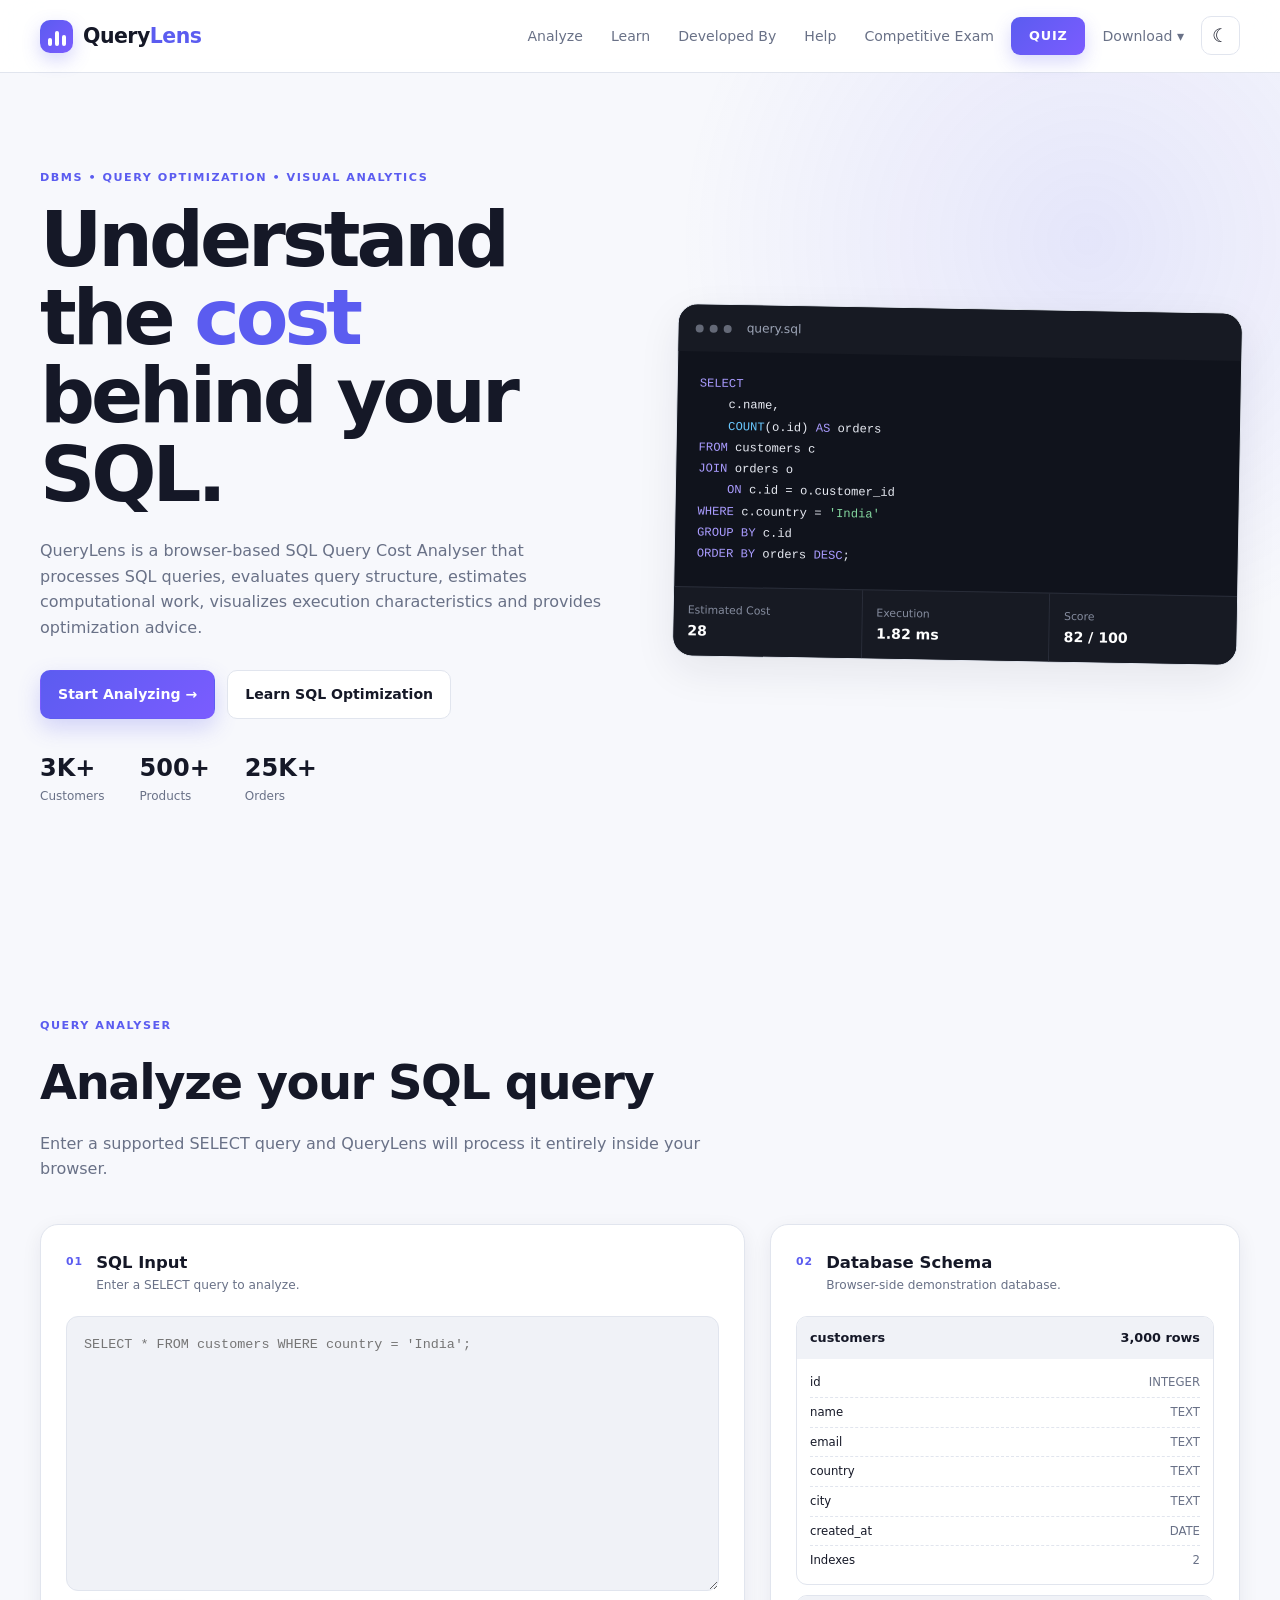
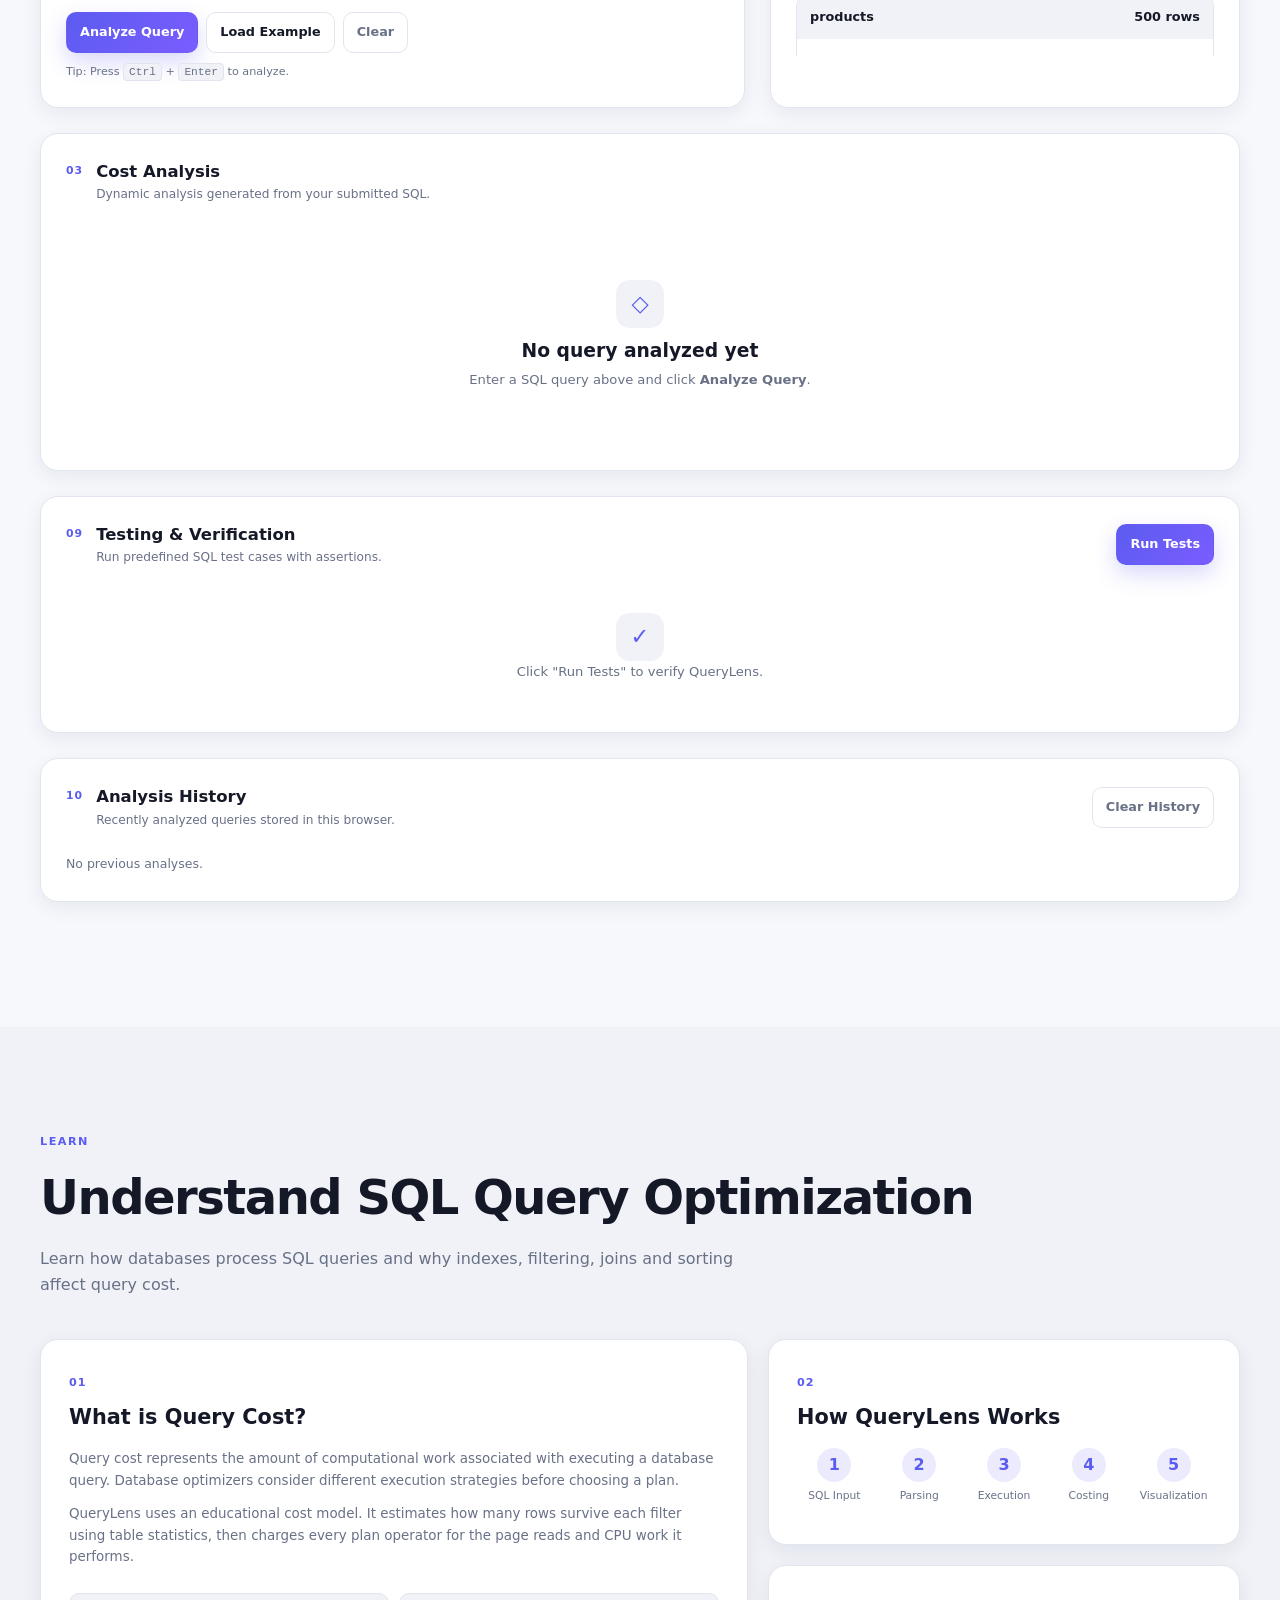
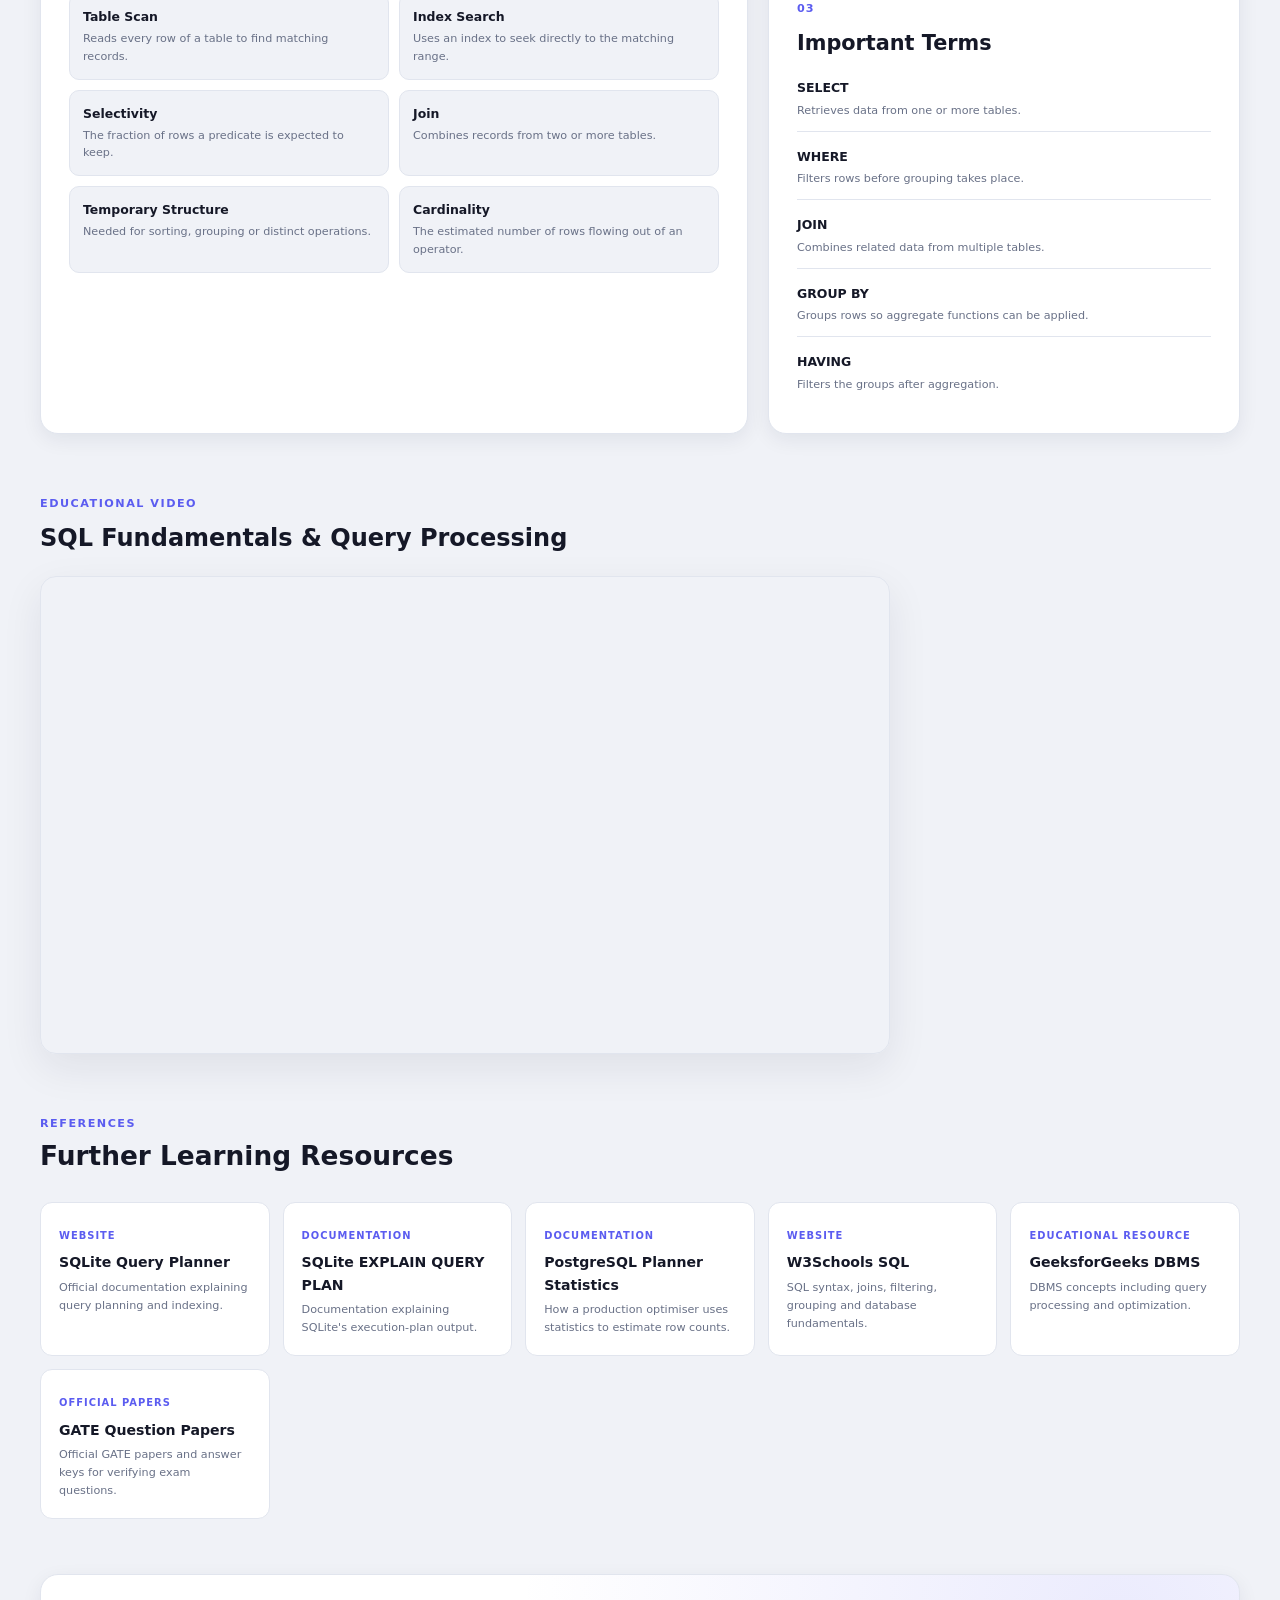
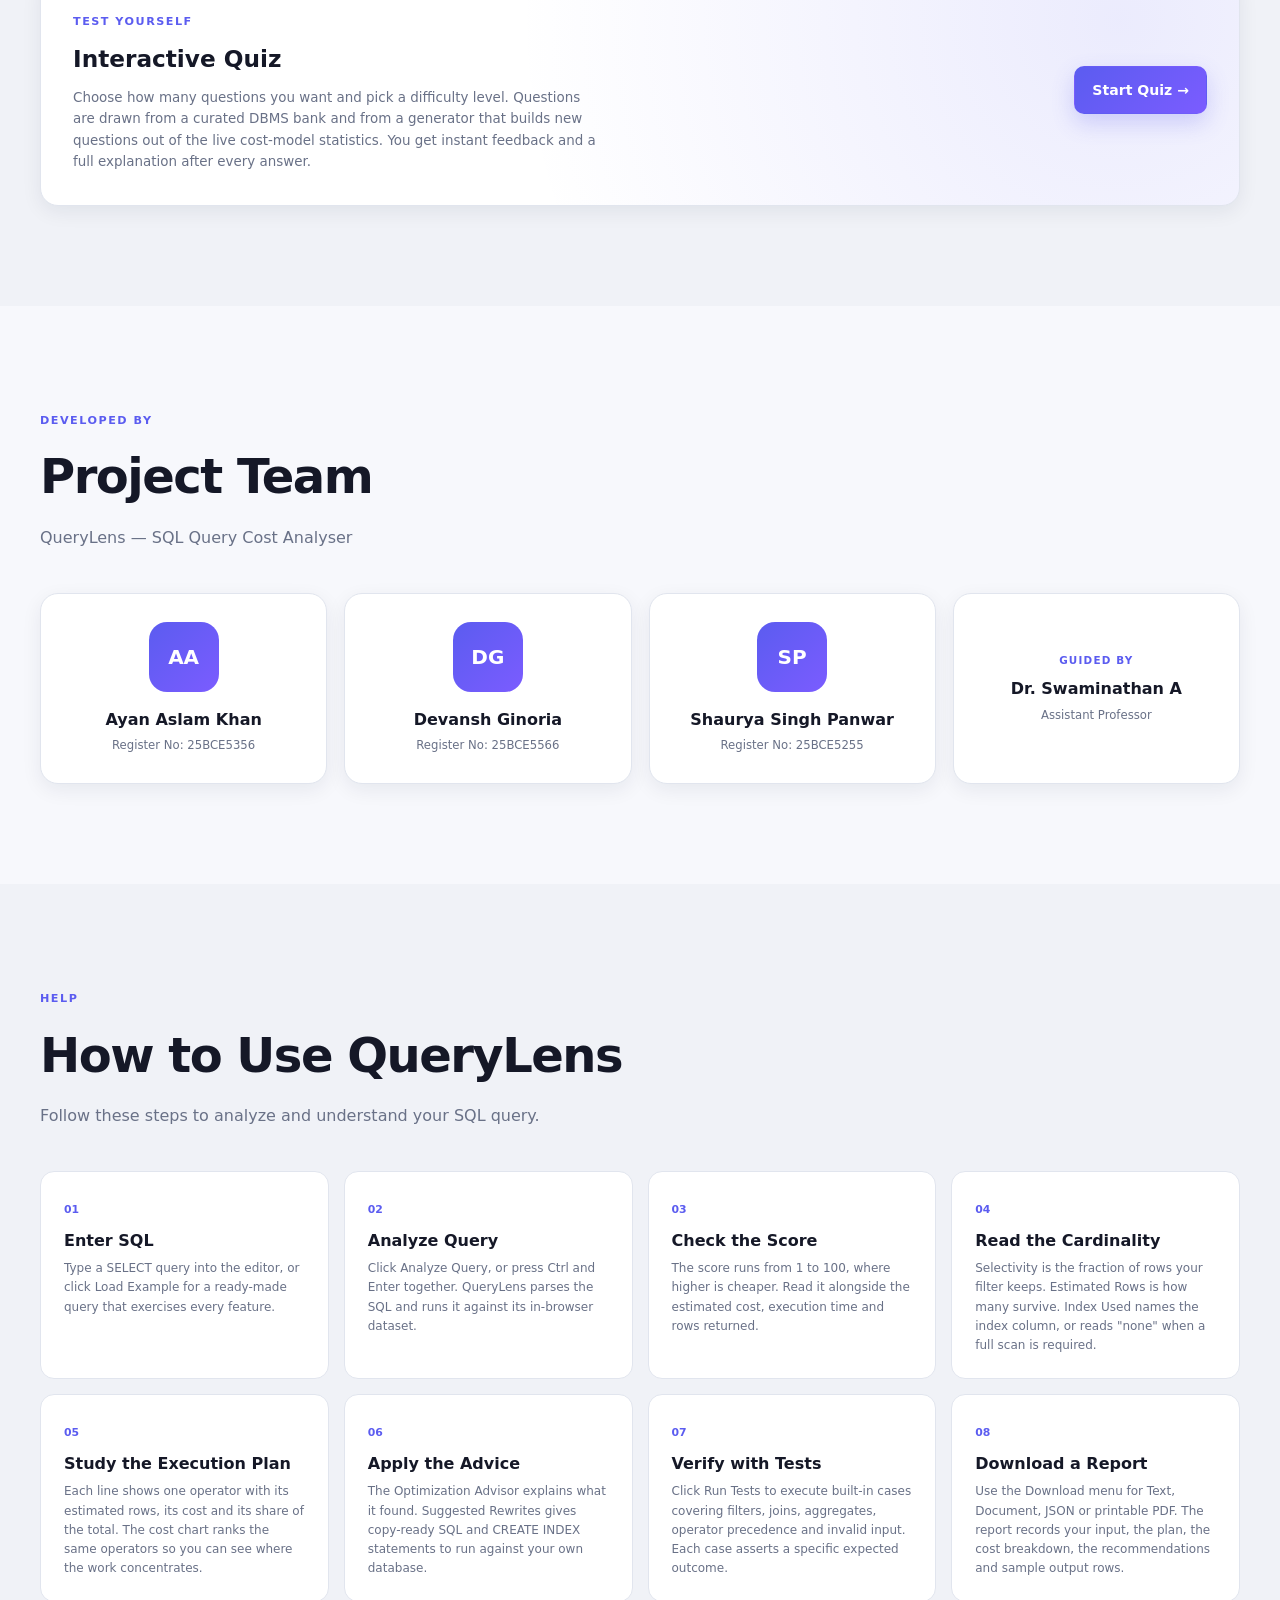
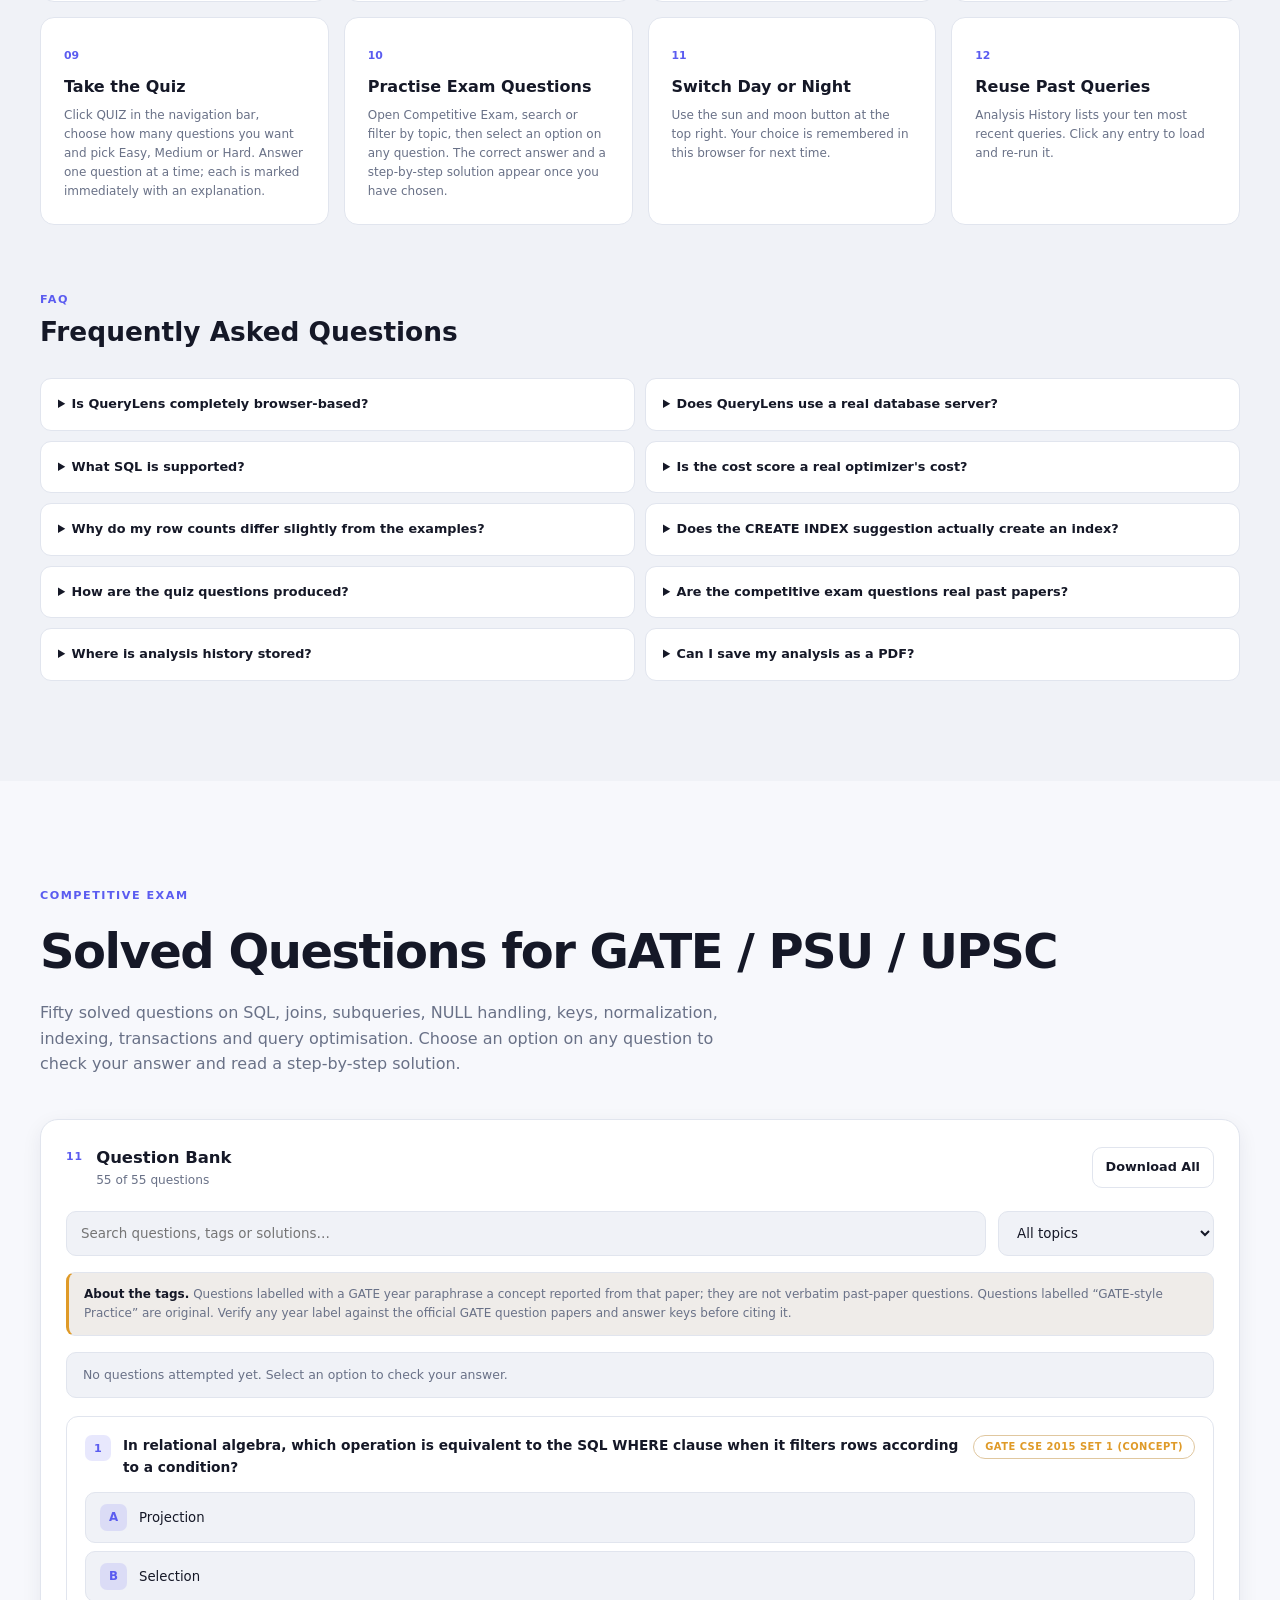
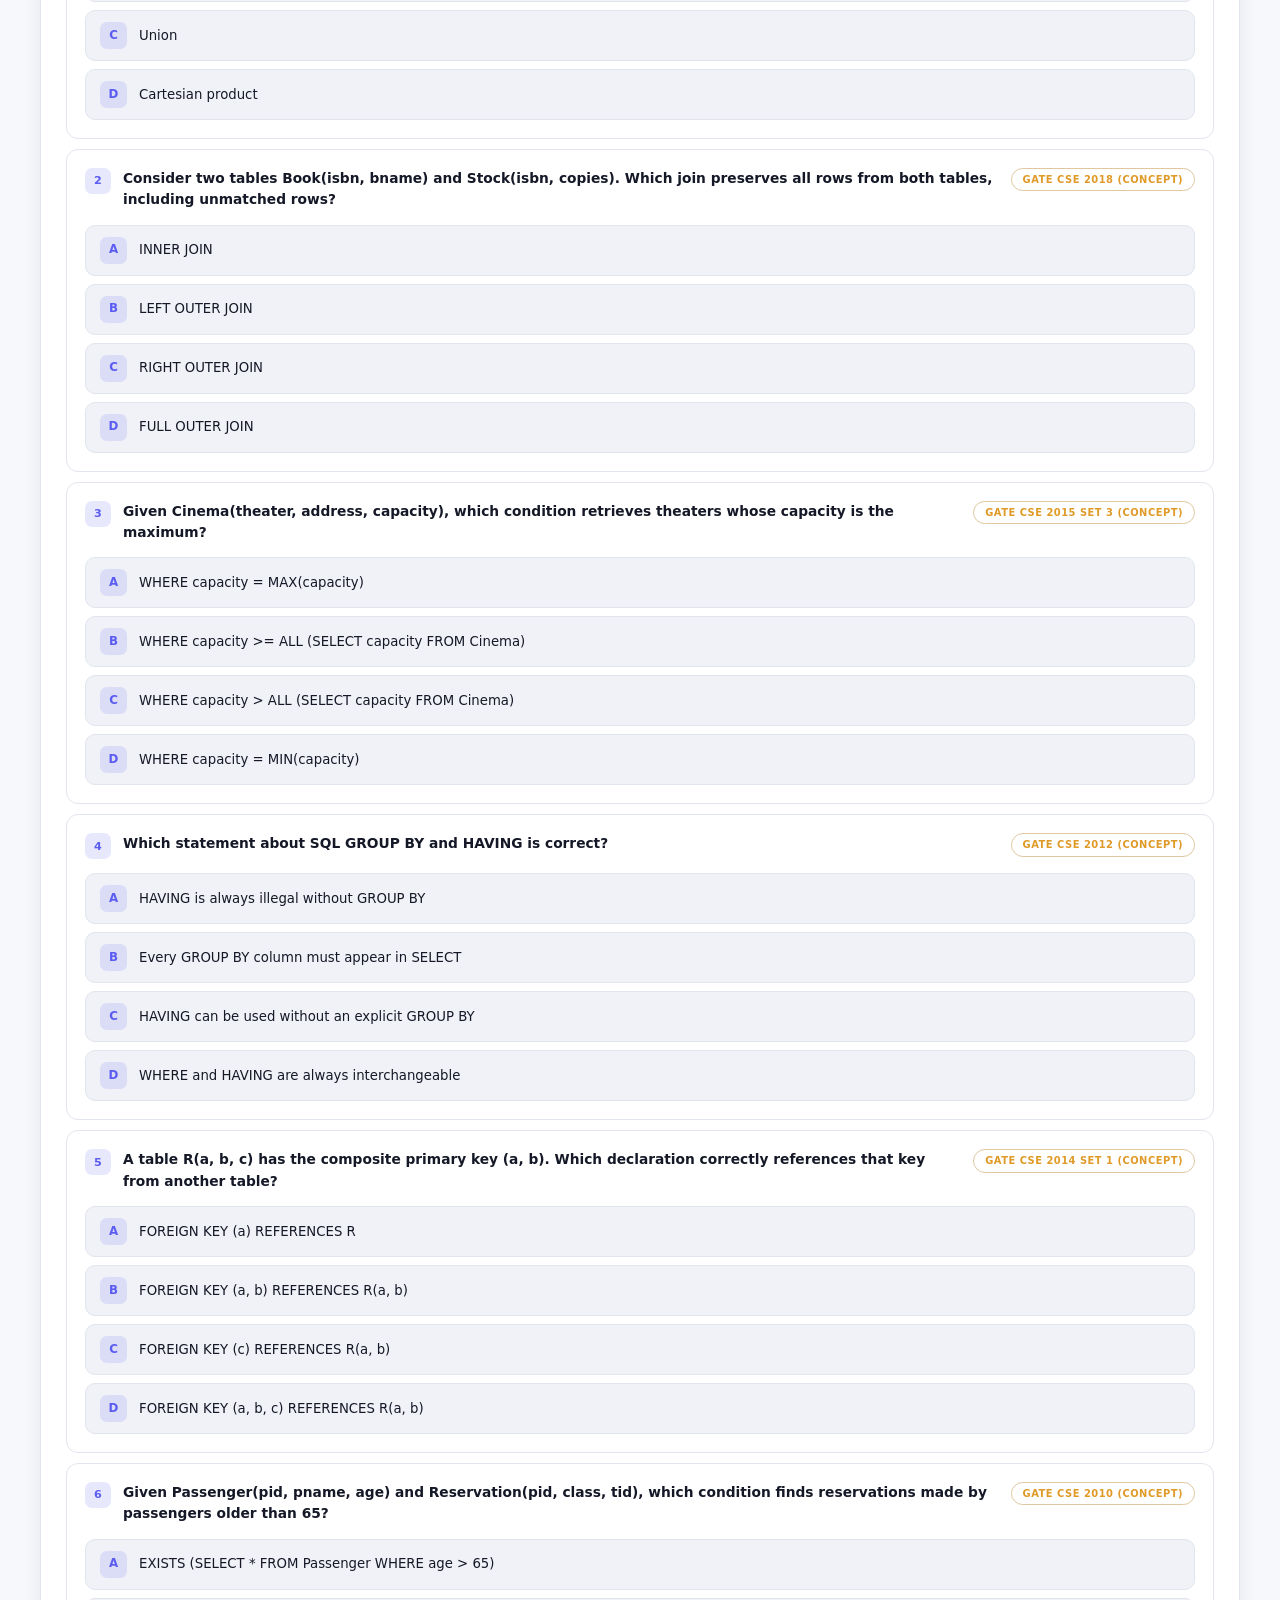
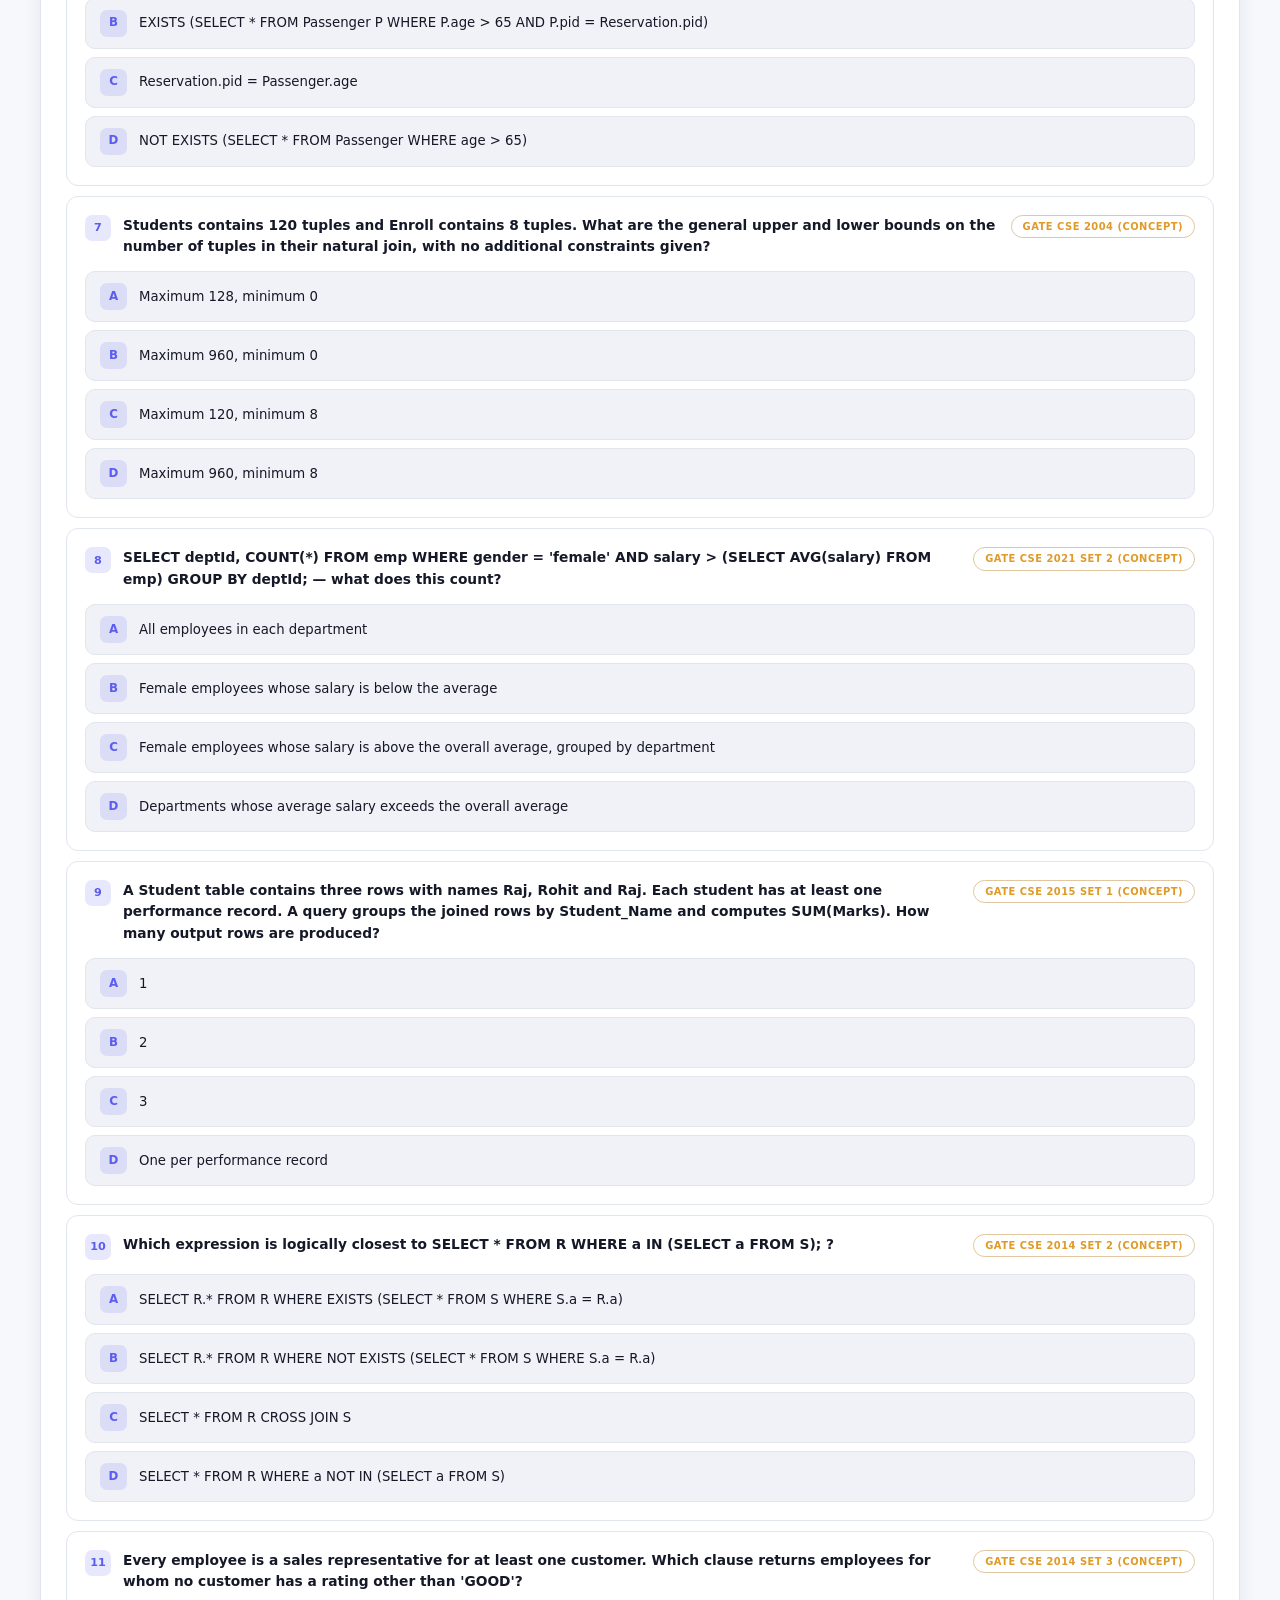
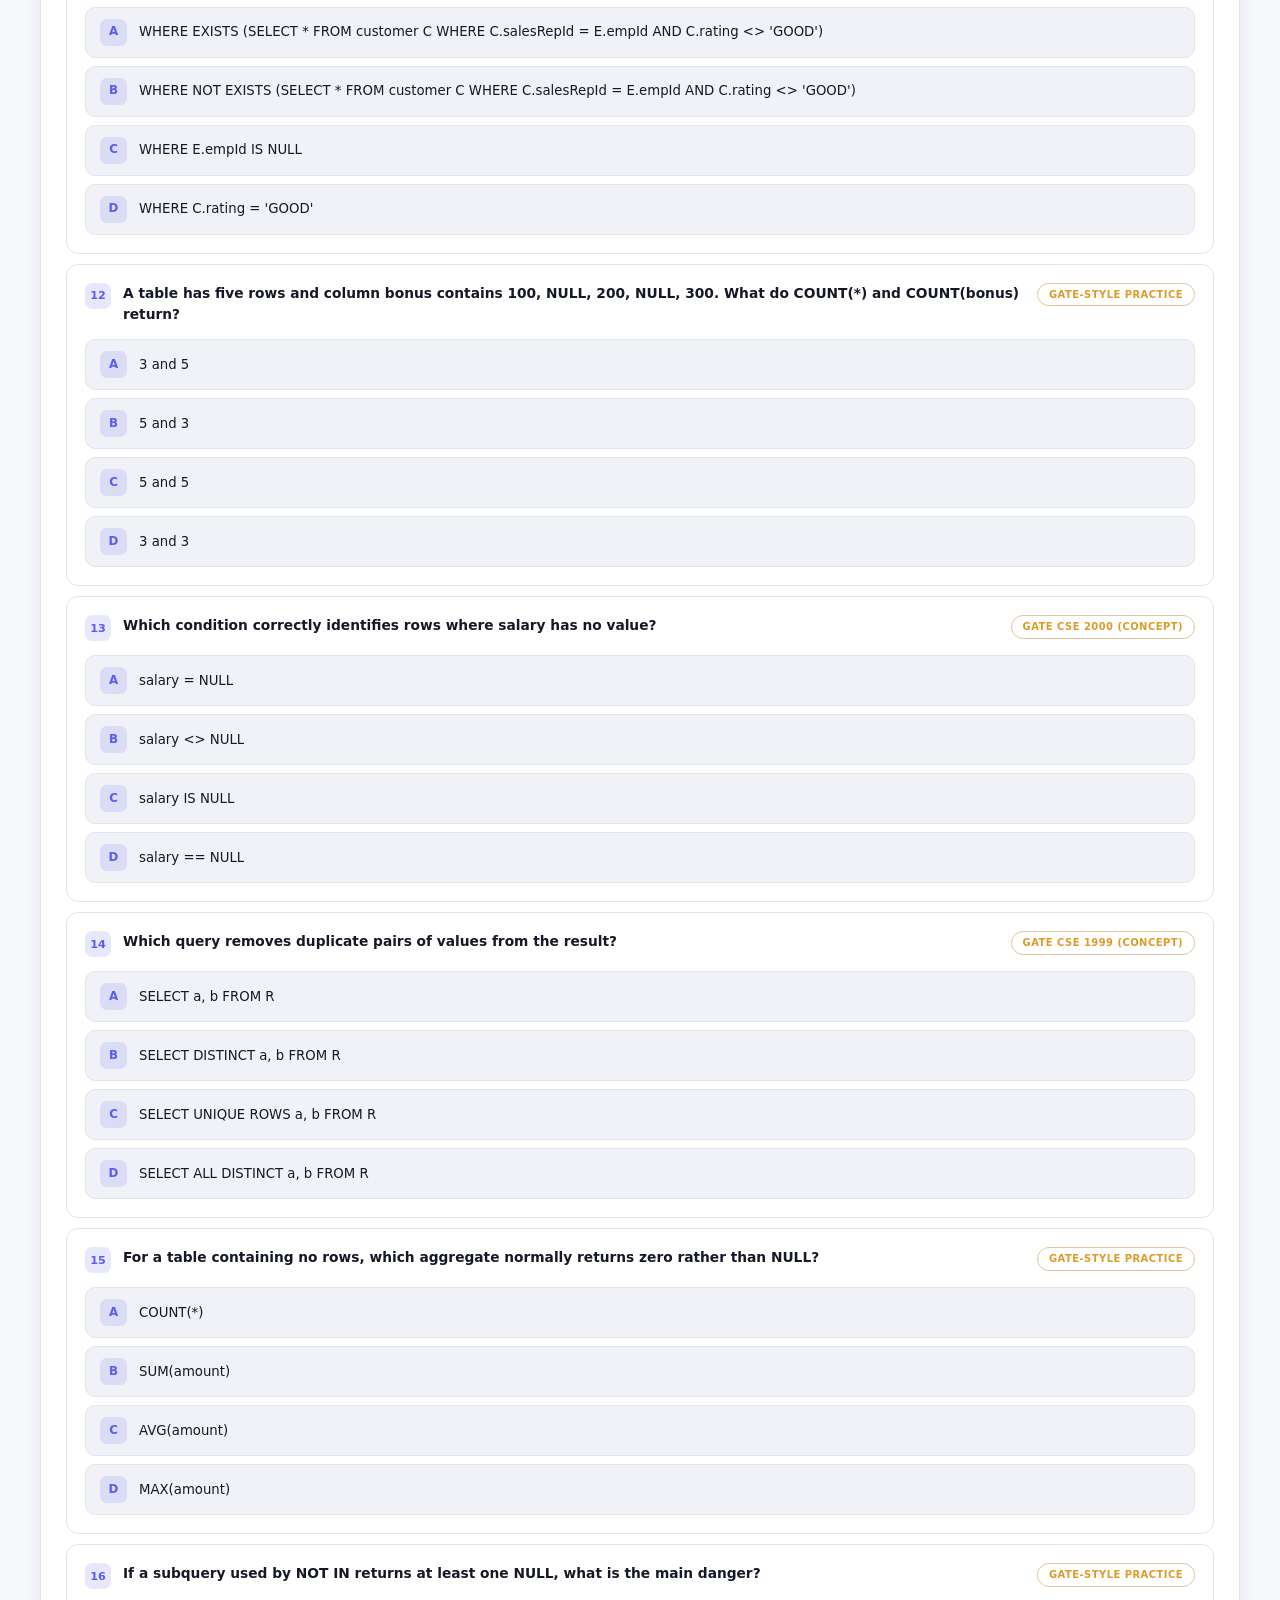
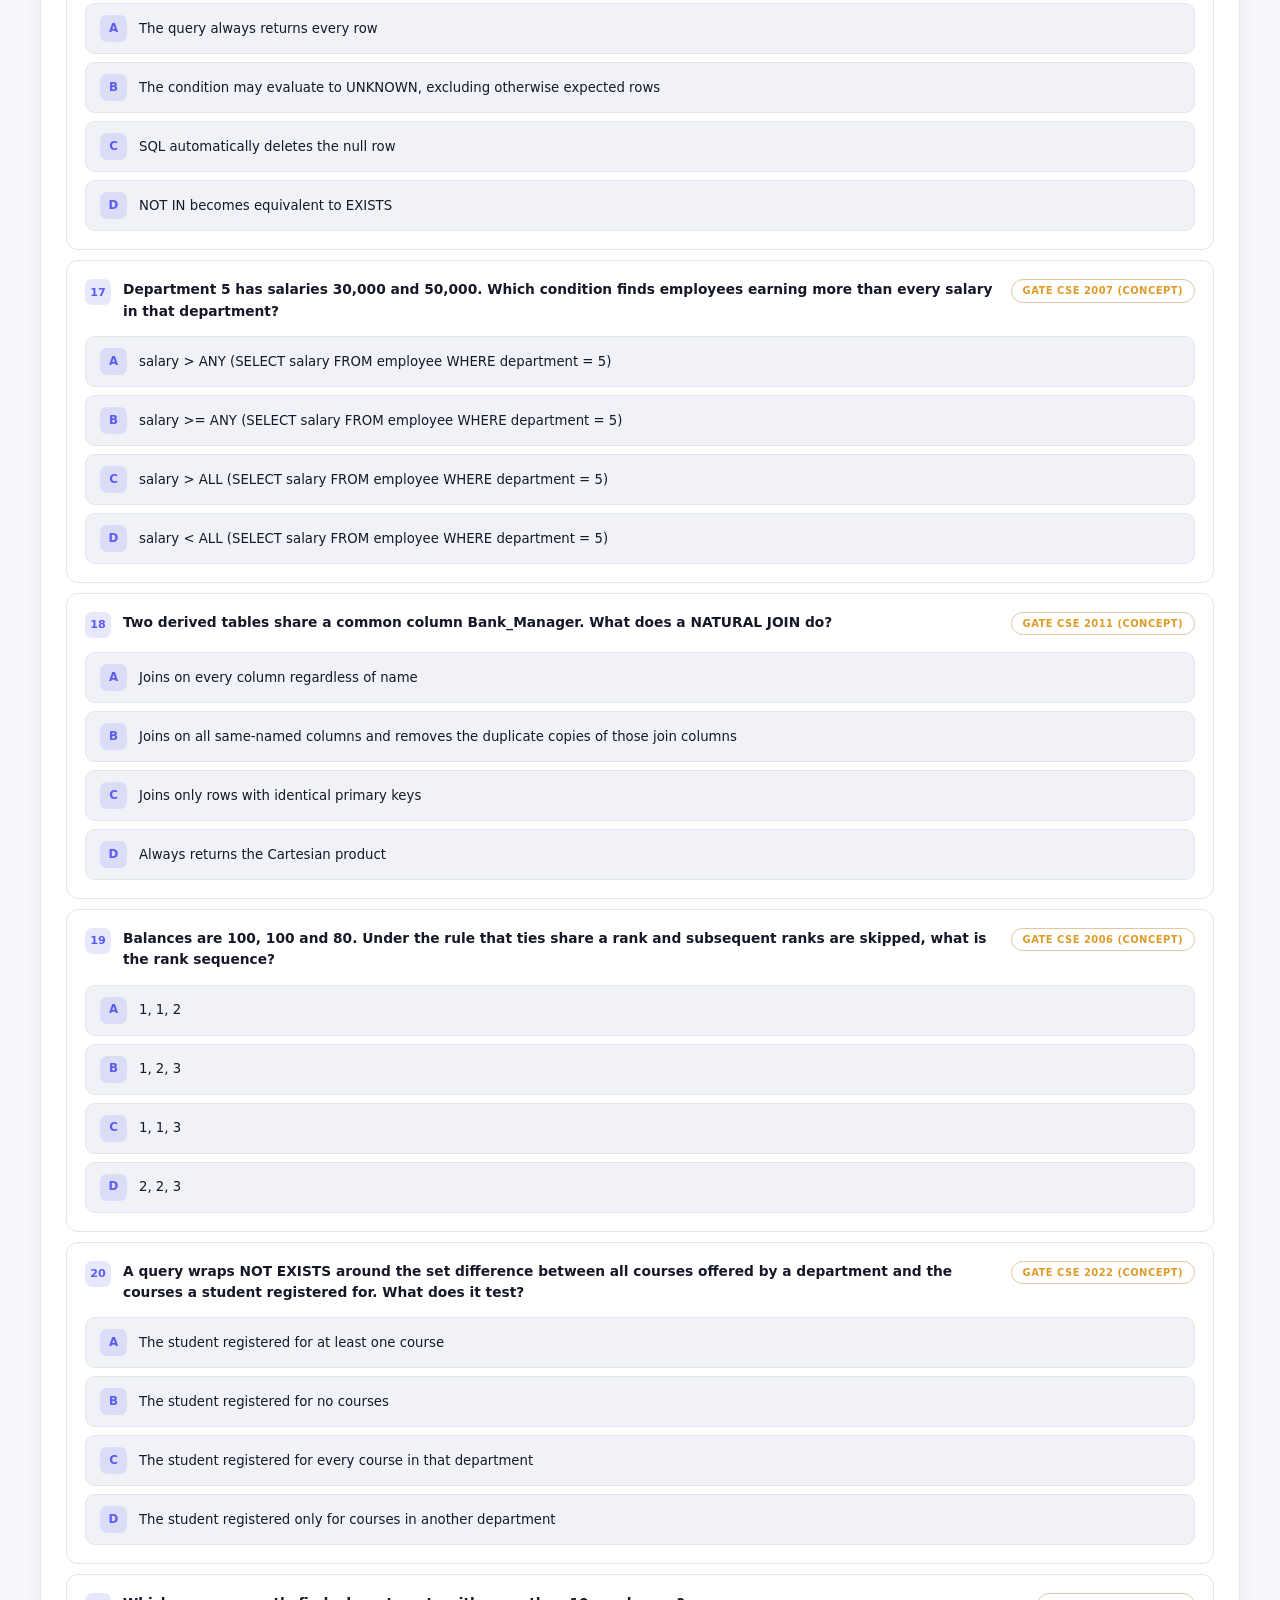
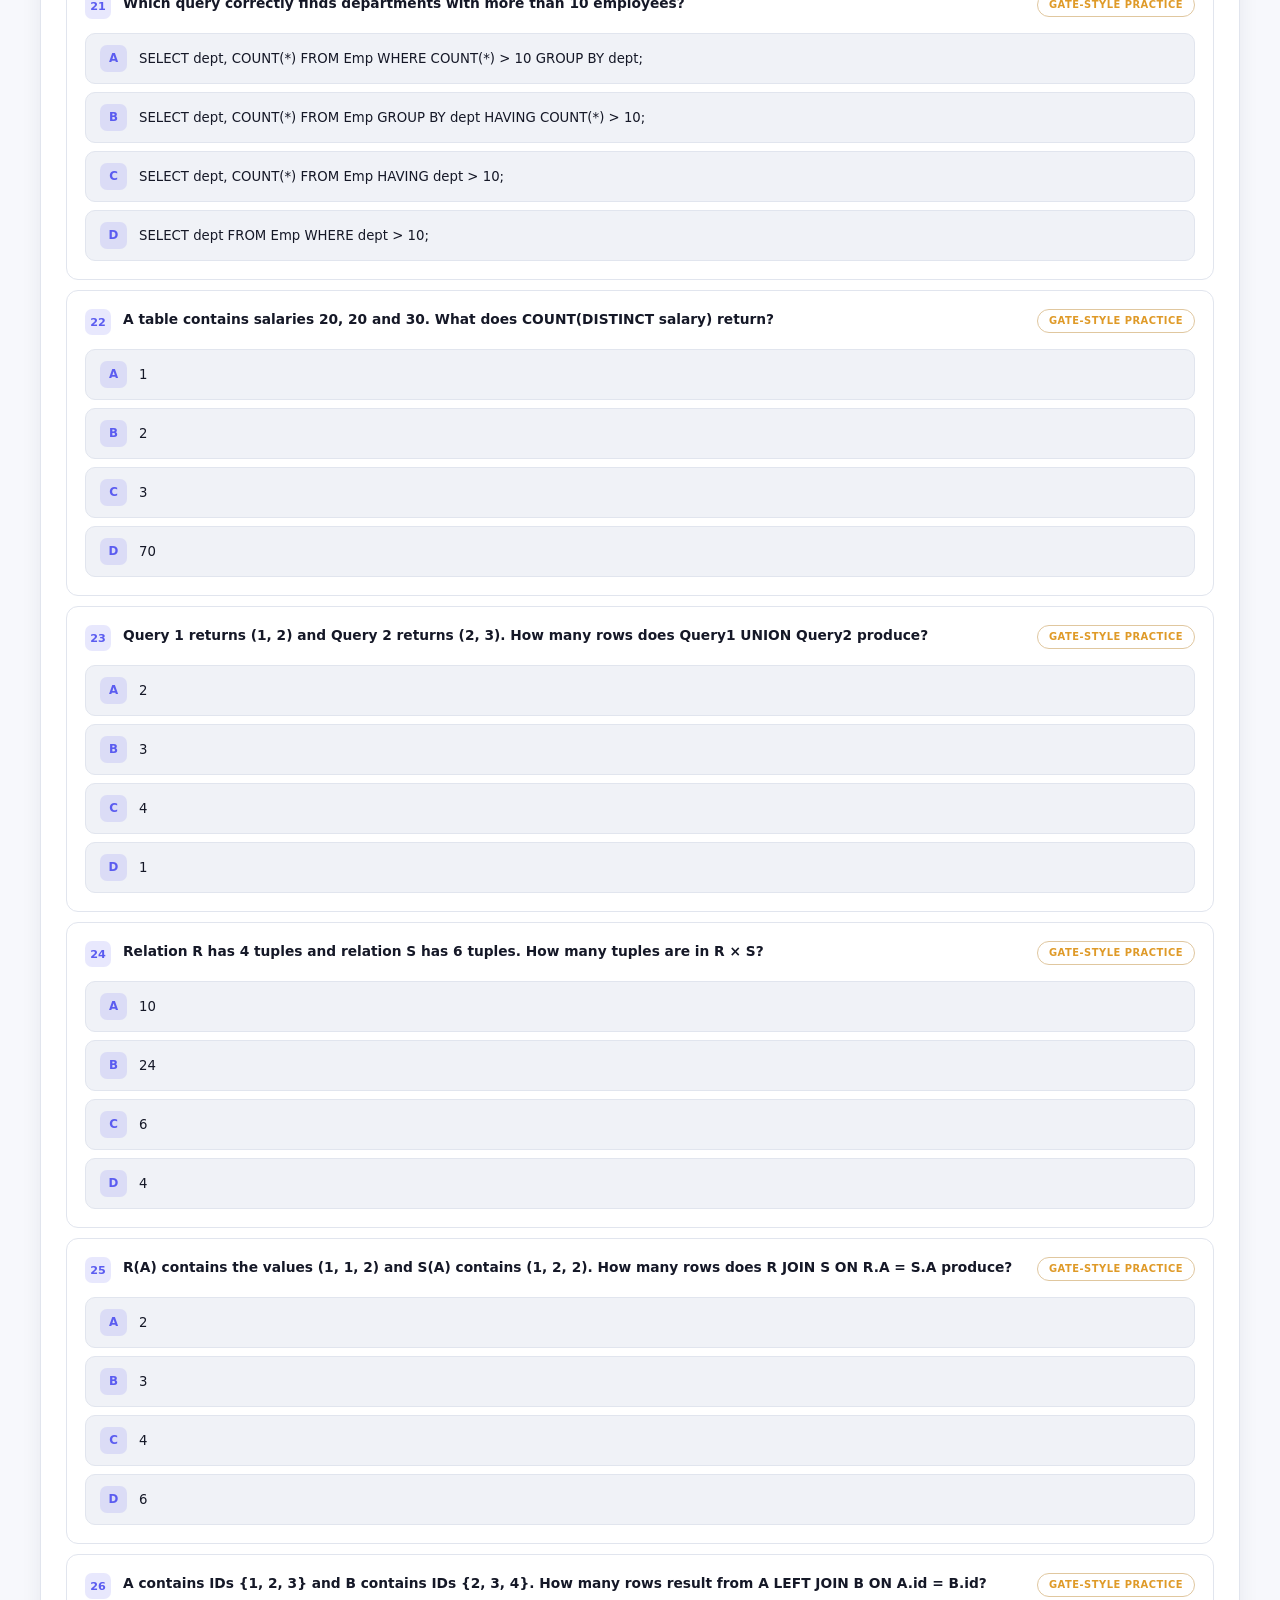
==== commit c867f7d9: "Add cardinality cost model, quiz, and competitive exam bank - Replace flat-constant cost model with " ====
--- a/index.html
+++ b/index.html
@@ -24,6 +24,9 @@
       <a href="#learn">Learn</a>
       <a href="#developed">Developed By</a>
       <a href="#help">Help</a>
+      <a href="#exam">Competitive Exam</a>
+
+      <button class="nav-button quiz-nav-btn" id="quizBtn" type="button">QUIZ</button>
 
       <div class="download-wrapper">
         <button class="nav-button" id="downloadBtn" type="button">Download ▾</button>
@@ -335,6 +338,24 @@
           <span class="metric-unit">operations</span>
         </div>
 
+        <div class="metric-card">
+          <span class="metric-label">Estimated Rows</span>
+          <strong id="estimatedRows">--</strong>
+          <span class="metric-unit">after filtering</span>
+        </div>
+
+        <div class="metric-card">
+          <span class="metric-label">Selectivity</span>
+          <strong id="selectivityValue">--</strong>
+          <span class="metric-unit">rows surviving</span>
+        </div>
+
+        <div class="metric-card">
+          <span class="metric-label">Index Used</span>
+          <strong id="indexUsed">--</strong>
+          <span class="metric-unit">leading column</span>
+        </div>
+
       </div>
 
 
@@ -424,7 +445,7 @@
 
             <div>
               <h3>Cost Visualization</h3>
-              <p>Visual representation of detected query operations.</p>
+              <p>Share of the estimated cost contributed by each operator.</p>
             </div>
 
           </div>
@@ -460,6 +481,34 @@
       </div>
 
 
+      <!-- REWRITE SUGGESTIONS -->
+
+      <div class="subsection">
+
+        <div class="subsection-heading">
+
+          <div class="panel-title">
+
+            <span class="panel-number">07b</span>
+
+            <div>
+              <h3>Suggested Rewrites</h3>
+              <p>
+                Copy-ready SQL and DDL generated from the detected issues.
+                These are suggestions to run against a real database —
+                QueryLens does not execute them.
+              </p>
+            </div>
+
+          </div>
+
+        </div>
+
+        <div id="rewriteSuggestions" class="rewrite-list"></div>
+
+      </div>
+
+
       <!-- RESULTS -->
 
       <div class="subsection">
@@ -499,8 +548,8 @@
         <span class="panel-number">09</span>
 
         <div>
-          <h3>Testing & Verification</h3>
-          <p>Run predefined SQL test cases.</p>
+          <h3>Testing &amp; Verification</h3>
+          <p>Run predefined SQL test cases with assertions.</p>
         </div>
 
       </div>
@@ -592,9 +641,9 @@
       </p>
 
       <p>
-        QueryLens uses an educational cost model based on query
-        characteristics such as scans, index usage, joins, filtering,
-        aggregation and sorting.
+        QueryLens uses an educational cost model. It estimates how many
+        rows survive each filter using table statistics, then charges every
+        plan operator for the page reads and CPU work it performs.
       </p>
 
 
@@ -602,12 +651,17 @@
 
         <div>
           <strong>Table Scan</strong>
-          <span>Reads rows from a table to find matching records.</span>
+          <span>Reads every row of a table to find matching records.</span>
         </div>
 
         <div>
           <strong>Index Search</strong>
-          <span>Uses an index to locate relevant rows more efficiently.</span>
+          <span>Uses an index to seek directly to the matching range.</span>
+        </div>
+
+        <div>
+          <strong>Selectivity</strong>
+          <span>The fraction of rows a predicate is expected to keep.</span>
         </div>
 
         <div>
@@ -617,7 +671,12 @@
 
         <div>
           <strong>Temporary Structure</strong>
-          <span>May be needed for sorting, grouping or distinct operations.</span>
+          <span>Needed for sorting, grouping or distinct operations.</span>
+        </div>
+
+        <div>
+          <strong>Cardinality</strong>
+          <span>The estimated number of rows flowing out of an operator.</span>
         </div>
 
       </div>
@@ -636,7 +695,7 @@
         <div><span>1</span><p>SQL Input</p></div>
         <div><span>2</span><p>Parsing</p></div>
         <div><span>3</span><p>Execution</p></div>
-        <div><span>4</span><p>Analysis</p></div>
+        <div><span>4</span><p>Costing</p></div>
         <div><span>5</span><p>Visualization</p></div>
 
       </div>
@@ -659,7 +718,7 @@
 
         <div>
           <strong>WHERE</strong>
-          <p>Filters rows according to a condition.</p>
+          <p>Filters rows before grouping takes place.</p>
         </div>
 
         <div>
@@ -672,6 +731,11 @@
           <p>Groups rows so aggregate functions can be applied.</p>
         </div>
 
+        <div>
+          <strong>HAVING</strong>
+          <p>Filters the groups after aggregation.</p>
+        </div>
+
       </div>
 
     </article>
@@ -687,7 +751,7 @@
 
       <span class="eyebrow">EDUCATIONAL VIDEO</span>
 
-      <h3>SQL Fundamentals & Query Processing</h3>
+      <h3>SQL Fundamentals &amp; Query Processing</h3>
 
     </div>
 
@@ -752,6 +816,21 @@
       </a>
 
 
+      <a href="https://www.postgresql.org/docs/current/planner-stats.html"
+         target="_blank"
+         class="reference-card">
+
+        <span>DOCUMENTATION</span>
+
+        <h4>PostgreSQL Planner Statistics</h4>
+
+        <p>
+          How a production optimiser uses statistics to estimate row counts.
+        </p>
+
+      </a>
+
+
       <a href="https://www.w3schools.com/sql/"
          target="_blank"
          class="reference-card">
@@ -781,7 +860,42 @@
 
       </a>
 
-    </div>
+
+      <a href="https://gate.iitkgp.ac.in/"
+         target="_blank"
+         class="reference-card">
+
+        <span>OFFICIAL PAPERS</span>
+
+        <h4>GATE Question Papers</h4>
+
+        <p>
+          Official GATE papers and answer keys for verifying exam questions.
+        </p>
+
+      </a>
+
+    </div>
+
+  </div>
+
+
+  <!-- QUIZ CALL TO ACTION -->
+
+  <div class="quiz-cta">
+
+    <div>
+      <span class="eyebrow">TEST YOURSELF</span>
+      <h3>Interactive Quiz</h3>
+      <p>
+        Choose how many questions you want and pick a difficulty level.
+        Questions are drawn from a curated DBMS bank and from a generator
+        that builds new questions out of the live cost-model statistics.
+        You get instant feedback and a full explanation after every answer.
+      </p>
+    </div>
+
+    <button class="primary-button" id="quizBtnLearn" type="button">Start Quiz →</button>
 
   </div>
 
@@ -882,7 +996,8 @@
       <span>01</span>
       <h3>Enter SQL</h3>
       <p>
-        Enter a supported SELECT query into the SQL editor.
+        Type a SELECT query into the editor, or click Load Example for a
+        ready-made query that exercises every feature.
       </p>
     </article>
 
@@ -890,40 +1005,105 @@
       <span>02</span>
       <h3>Analyze Query</h3>
       <p>
-        Click Analyze Query. QueryLens parses the query and executes it
-        against its browser-side demonstration data.
+        Click Analyze Query, or press Ctrl and Enter together. QueryLens
+        parses the SQL and runs it against its in-browser dataset.
       </p>
     </article>
 
     <article class="help-step">
       <span>03</span>
-      <h3>Check Cost</h3>
-      <p>
-        Review the score, estimated cost, execution time and rows returned.
+      <h3>Check the Score</h3>
+      <p>
+        The score runs from 1 to 100, where higher is cheaper. Read it
+        alongside the estimated cost, execution time and rows returned.
       </p>
     </article>
 
     <article class="help-step">
       <span>04</span>
-      <h3>Study Execution Plan</h3>
-      <p>
-        Examine detected scans, index searches, joins and temporary structures.
+      <h3>Read the Cardinality</h3>
+      <p>
+        Selectivity is the fraction of rows your filter keeps. Estimated
+        Rows is how many survive. Index Used names the index column, or
+        reads "none" when a full scan is required.
       </p>
     </article>
 
     <article class="help-step">
       <span>05</span>
-      <h3>Read Recommendations</h3>
-      <p>
-        Use the Optimization Advisor to identify possible improvements.
+      <h3>Study the Execution Plan</h3>
+      <p>
+        Each line shows one operator with its estimated rows, its cost and
+        its share of the total. The cost chart ranks the same operators so
+        you can see where the work concentrates.
       </p>
     </article>
 
     <article class="help-step">
       <span>06</span>
-      <h3>Download Report</h3>
-      <p>
-        Download the analysis as text, document, JSON or printable PDF.
+      <h3>Apply the Advice</h3>
+      <p>
+        The Optimization Advisor explains what it found. Suggested Rewrites
+        gives copy-ready SQL and CREATE INDEX statements to run against
+        your own database.
+      </p>
+    </article>
+
+    <article class="help-step">
+      <span>07</span>
+      <h3>Verify with Tests</h3>
+      <p>
+        Click Run Tests to execute built-in cases covering filters, joins,
+        aggregates, operator precedence and invalid input. Each case
+        asserts a specific expected outcome.
+      </p>
+    </article>
+
+    <article class="help-step">
+      <span>08</span>
+      <h3>Download a Report</h3>
+      <p>
+        Use the Download menu for Text, Document, JSON or printable PDF.
+        The report records your input, the plan, the cost breakdown, the
+        recommendations and sample output rows.
+      </p>
+    </article>
+
+    <article class="help-step">
+      <span>09</span>
+      <h3>Take the Quiz</h3>
+      <p>
+        Click QUIZ in the navigation bar, choose how many questions you
+        want and pick Easy, Medium or Hard. Answer one question at a time;
+        each is marked immediately with an explanation.
+      </p>
+    </article>
+
+    <article class="help-step">
+      <span>10</span>
+      <h3>Practise Exam Questions</h3>
+      <p>
+        Open Competitive Exam, search or filter by topic, then select an
+        option on any question. The correct answer and a step-by-step
+        solution appear once you have chosen.
+      </p>
+    </article>
+
+    <article class="help-step">
+      <span>11</span>
+      <h3>Switch Day or Night</h3>
+      <p>
+        Use the sun and moon button at the top right. Your choice is
+        remembered in this browser for next time.
+      </p>
+    </article>
+
+    <article class="help-step">
+      <span>12</span>
+      <h3>Reuse Past Queries</h3>
+      <p>
+        Analysis History lists your ten most recent queries. Click any
+        entry to load and re-run it.
       </p>
     </article>
 
@@ -947,8 +1127,8 @@
       <details>
         <summary>Is QueryLens completely browser-based?</summary>
         <p>
-          Yes. This GitHub Pages version performs its processing using
-          JavaScript running in the user's browser.
+          Yes. All parsing, execution and costing run in JavaScript inside
+          your browser. Nothing is sent to a server.
         </p>
       </details>
 
@@ -956,27 +1136,74 @@
       <details>
         <summary>Does QueryLens use a real database server?</summary>
         <p>
-          No. The GitHub Pages version uses a generated demonstration
-          dataset stored in browser memory. It does not require Node.js,
-          SQLite or a server.
+          No. It generates a demonstration dataset in browser memory each
+          time the page loads. It requires no Node.js, SQLite or server.
         </p>
       </details>
 
 
       <details>
-        <summary>What SQL can I use?</summary>
-        <p>
-          QueryLens supports a useful subset of SELECT queries including
-          filtering, sorting, aggregation, grouping and common joins.
+        <summary>What SQL is supported?</summary>
+        <p>
+          SELECT queries with WHERE, AND, OR, NOT, parentheses, IN,
+          BETWEEN, LIKE, IS NULL, JOIN and LEFT JOIN, GROUP BY, HAVING,
+          aggregates, DISTINCT, ORDER BY and LIMIT. Subqueries, UNION and
+          window functions are not supported and will be rejected.
         </p>
       </details>
 
 
       <details>
-        <summary>Is the cost score a database optimizer's actual cost?</summary>
-        <p>
-          No. It is an educational cost metric derived from the detected
-          characteristics of the submitted query.
+        <summary>Is the cost score a real optimizer's cost?</summary>
+        <p>
+          No. It is an educational metric. The model estimates selectivity
+          from static table statistics and charges operators for page reads
+          and CPU work in the style of a real planner, but the numbers are
+          not produced by an actual database engine.
+        </p>
+      </details>
+
+
+      <details>
+        <summary>Why do my row counts differ slightly from the examples?</summary>
+        <p>
+          The dataset is randomly regenerated on every page load, so exact
+          counts vary between sessions. Estimates assume a uniform
+          distribution, the same assumption a real planner makes when it
+          has no histogram.
+        </p>
+      </details>
+
+
+      <details>
+        <summary>Does the CREATE INDEX suggestion actually create an index?</summary>
+        <p>
+          No. QueryLens has no DDL engine. The statement is advice to run
+          against your own database; re-analysing here will not change the
+          plan.
+        </p>
+      </details>
+
+
+      <details>
+        <summary>How are the quiz questions produced?</summary>
+        <p>
+          They come from a curated bank of solved DBMS questions, topped up
+          by a generator that composes new questions from the live table
+          statistics, so the pool never runs out. The quiz does not call an
+          external AI service, because a browser-only site cannot hold an
+          API key securely.
+        </p>
+      </details>
+
+
+      <details>
+        <summary>Are the competitive exam questions real past papers?</summary>
+        <p>
+          Not verbatim. Questions labelled with a GATE year paraphrase a
+          concept reported from that paper; questions labelled "GATE-style
+          Practice" are original. Verify any year label against the
+          official GATE papers before citing it.
         </p>
       </details>
 
@@ -984,7 +1211,8 @@
       <details>
         <summary>Where is analysis history stored?</summary>
         <p>
-          Recent analyses are stored in the browser's localStorage.
+          In this browser's localStorage. It is never uploaded, and Clear
+          History removes it.
         </p>
       </details>
 
@@ -992,12 +1220,105 @@
       <details>
         <summary>Can I save my analysis as a PDF?</summary>
         <p>
-          Yes. Select Print / Save PDF from the Download menu and choose
+          Yes. Choose Print / Save PDF from the Download menu, then select
           "Save as PDF" in your browser's print dialog.
         </p>
       </details>
 
     </div>
+
+  </div>
+
+</section>
+
+
+<!-- ================= COMPETITIVE EXAM ================= -->
+
+<section id="exam" class="section">
+
+  <div class="section-heading">
+
+    <div>
+
+      <span class="eyebrow">COMPETITIVE EXAM</span>
+
+      <h2>Solved Questions for GATE / PSU / UPSC</h2>
+
+      <p>
+        Fifty solved questions on SQL, joins, subqueries, NULL handling,
+        keys, normalization, indexing, transactions and query optimisation.
+        Choose an option on any question to check your answer and read a
+        step-by-step solution.
+      </p>
+
+    </div>
+
+  </div>
+
+
+  <div class="panel">
+
+    <div class="panel-header">
+
+      <div class="panel-title">
+
+        <span class="panel-number">11</span>
+
+        <div>
+          <h3>Question Bank</h3>
+          <p id="examCount">Loading…</p>
+        </div>
+
+      </div>
+
+      <button class="secondary-button small" id="examDownloadBtn" type="button">
+        Download All
+      </button>
+
+    </div>
+
+
+    <div class="exam-controls">
+
+      <input
+        type="search"
+        id="examSearch"
+        class="exam-search"
+        placeholder="Search questions, tags or solutions…" />
+
+      <select id="examTopicFilter" class="exam-select">
+        <option value="all">All topics</option>
+        <option value="sql">SQL Basics</option>
+        <option value="joins">Joins &amp; Cardinality</option>
+        <option value="subqueries">Subqueries &amp; EXISTS</option>
+        <option value="aggregates">Aggregates &amp; GROUP BY</option>
+        <option value="nulls">NULL Handling</option>
+        <option value="constraints">Keys &amp; Constraints</option>
+        <option value="normalization">Normalization</option>
+        <option value="relational">Relational Algebra</option>
+        <option value="indexing">Indexing</option>
+        <option value="transactions">Transactions</option>
+        <option value="optimization">Query Optimisation</option>
+        <option value="selectivity">Selectivity</option>
+        <option value="cost">Cost Estimation</option>
+      </select>
+
+    </div>
+
+
+    <div class="exam-notice">
+      <strong>About the tags.</strong>
+      Questions labelled with a GATE year paraphrase a concept reported
+      from that paper; they are not verbatim past-paper questions.
+      Questions labelled “GATE-style Practice” are original. Verify any
+      year label against the official GATE question papers and answer keys
+      before citing it.
+    </div>
+
+
+    <div id="examProgress" class="exam-progress"></div>
+
+    <div id="examList" class="exam-list"></div>
 
   </div>
 
@@ -1033,6 +1354,79 @@
 </main>
 
 
+<!-- ================= QUIZ MODAL ================= -->
+
+<div class="quiz-modal" id="quizModal">
+
+  <div class="quiz-dialog">
+
+    <button class="quiz-close" id="quizCloseBtn" type="button">✕</button>
+
+
+    <!-- SETUP -->
+
+    <div id="quizSetup">
+
+      <span class="eyebrow">QUIZ</span>
+
+      <h3>Configure your quiz</h3>
+
+      <p>Select the number of questions and a difficulty level.</p>
+
+
+      <label class="quiz-field">
+        <span>Number of questions</span>
+        <input type="number" id="quizCount" min="1" max="25" value="5" />
+      </label>
+
+
+      <label class="quiz-field">
+        <span>Difficulty level</span>
+        <select id="quizDifficulty">
+          <option value="easy">Easy</option>
+          <option value="medium" selected>Medium</option>
+          <option value="hard">Hard</option>
+        </select>
+      </label>
+
+
+      <button class="primary-button" id="quizStartBtn" type="button">Begin Quiz</button>
+
+    </div>
+
+
+    <!-- PLAY -->
+
+    <div id="quizPlay" class="hidden">
+
+      <div class="quiz-progress" id="quizProgress"></div>
+
+      <h3 id="quizQuestion"></h3>
+
+      <span class="exam-tag" id="quizTag"></span>
+
+
+      <div id="quizOptions" class="quiz-options"></div>
+
+      <div id="quizFeedback" class="quiz-feedback hidden"></div>
+
+
+      <button class="primary-button small hidden" id="quizNextBtn" type="button">
+        Next Question
+      </button>
+
+    </div>
+
+
+    <!-- SUMMARY -->
+
+    <div id="quizSummary" class="hidden"></div>
+
+  </div>
+
+</div>
+
+
 <!-- ================= FOOTER ================= -->
 
 <footer class="footer">
@@ -1071,7 +1465,10 @@
 </footer>
 
 
+<script src="cost-model.js"></script>
+<script src="exam-bank.js"></script>
 <script src="script.js"></script>
+<script src="quiz.js"></script>
 
 </body>
-</html>
+</html>
--- a/style.css
+++ b/style.css
@@ -50,7 +50,9 @@
 }
 
 button,
-textarea{
+textarea,
+input,
+select{
   font:inherit;
 }
 
@@ -143,6 +145,7 @@
   padding:9px 11px;
   border-radius:9px;
   font-size:.88rem;
+  white-space:nowrap;
   transition:.2s;
 }
 
@@ -155,6 +158,7 @@
 .theme-toggle{
   width:39px;
   height:39px;
+  flex-shrink:0;
   border:1px solid var(--border);
   border-radius:10px;
   background:var(--surface);
@@ -211,6 +215,27 @@
   background:transparent;
   color:var(--text);
   font-size:1.5rem;
+}
+
+
+/* QUIZ NAV BUTTON */
+
+.quiz-nav-btn{
+  background:linear-gradient(135deg,var(--primary),var(--primary2));
+  color:#fff!important;
+  border:0;
+  padding:9px 18px;
+  border-radius:9px;
+  font-weight:800;
+  font-size:.8rem;
+  letter-spacing:.06em;
+  box-shadow:0 7px 18px color-mix(in srgb,var(--primary) 24%,transparent);
+  transition:.2s;
+}
+
+.quiz-nav-btn:hover{
+  background:linear-gradient(135deg,var(--primary),var(--primary2));
+  transform:translateY(-2px);
 }
 
 
@@ -493,6 +518,7 @@
   font-weight:900;
   letter-spacing:1px;
   padding-top:3px;
+  white-space:nowrap;
 }
 
 .panel-header h3,
@@ -658,6 +684,7 @@
   border-radius:50%;
   background:conic-gradient(var(--primary) var(--score),var(--surface2) 0);
   position:relative;
+  transition:background .4s ease;
 }
 
 .score-circle::before{
@@ -699,7 +726,7 @@
 
 .metrics-grid{
   display:grid;
-  grid-template-columns:repeat(4,1fr);
+  grid-template-columns:repeat(auto-fit,minmax(165px,1fr));
   gap:12px;
   margin-bottom:35px;
 }
@@ -722,6 +749,7 @@
   display:block;
   font-size:1.45rem;
   margin:4px 0;
+  overflow-wrap:anywhere;
 }
 
 
@@ -751,9 +779,10 @@
   border:1px solid var(--border);
   border-radius:10px;
   background:var(--surface2);
-  font-family:monospace;
-  font-size:.76rem;
-  overflow:auto;
+  font-family:"SFMono-Regular",Consolas,monospace;
+  font-size:.74rem;
+  white-space:pre-wrap;
+  overflow-wrap:anywhere;
 }
 
 
@@ -795,10 +824,21 @@
 
 .cost-bar-row{
   display:grid;
-  grid-template-columns:160px 1fr 45px;
+  grid-template-columns:185px 1fr 50px;
   align-items:center;
   gap:12px;
   font-size:.76rem;
+}
+
+.cost-bar-row>span:first-child{
+  overflow:hidden;
+  text-overflow:ellipsis;
+  white-space:nowrap;
+}
+
+.cost-bar-row>strong:last-child{
+  text-align:right;
+  font-size:.74rem;
 }
 
 .cost-bar-track{
@@ -812,6 +852,7 @@
   height:100%;
   border-radius:20px;
   background:linear-gradient(90deg,var(--primary),var(--primary2));
+  transition:width .35s ease;
 }
 
 
@@ -827,6 +868,7 @@
   border:1px solid var(--border);
   border-radius:11px;
   background:var(--surface2);
+  border-left:3px solid var(--primary);
 }
 
 .recommendation strong{
@@ -841,10 +883,52 @@
 }
 
 
+/* REWRITE SUGGESTIONS */
+
+.rewrite-list{
+  display:flex;
+  flex-direction:column;
+  gap:12px;
+}
+
+.rewrite-card{
+  padding:16px;
+  border:1px solid var(--border);
+  border-radius:12px;
+  background:var(--surface2);
+}
+
+.rewrite-card>strong{
+  display:block;
+  font-size:.84rem;
+  margin-bottom:4px;
+}
+
+.rewrite-sql{
+  margin:10px 0;
+  padding:12px 14px;
+  border-radius:9px;
+  border:1px solid var(--border);
+  background:var(--surface);
+  color:var(--text);
+  font-family:"SFMono-Regular",Consolas,monospace;
+  font-size:.76rem;
+  line-height:1.65;
+  white-space:pre-wrap;
+  overflow-x:auto;
+}
+
+.copy-sql{
+  padding:6px 12px;
+  font-size:.72rem;
+}
+
+
 /* TABLE */
 
 .result-table-wrapper{
   width:100%;
+  max-height:520px;
   overflow:auto;
   border:1px solid var(--border);
   border-radius:11px;
@@ -865,6 +949,9 @@
 }
 
 .result-table th{
+  position:sticky;
+  top:0;
+  z-index:1;
   background:var(--surface2);
 }
 
@@ -872,23 +959,46 @@
   border-bottom:0;
 }
 
+.null-value{
+  color:var(--muted);
+  font-style:italic;
+  opacity:.65;
+}
+
 
 /* TESTS */
 
 .test-results{
   display:grid;
   gap:8px;
+}
+
+.test-summary{
+  padding:12px 15px;
+  border:1px solid var(--border);
+  border-radius:10px;
+  background:var(--surface2);
+  font-size:.85rem;
 }
 
 .test-item{
   display:flex;
   justify-content:space-between;
   align-items:center;
+  gap:15px;
   padding:13px 15px;
   border:1px solid var(--border);
   border-radius:10px;
   background:var(--surface2);
   font-size:.8rem;
+}
+
+.test-detail{
+  display:block;
+  margin-top:3px;
+  color:var(--danger);
+  font-size:.7rem;
+  font-style:normal;
 }
 
 .test-pass{
@@ -1090,7 +1200,7 @@
 
 .reference-grid{
   display:grid;
-  grid-template-columns:repeat(4,1fr);
+  grid-template-columns:repeat(auto-fit,minmax(215px,1fr));
   gap:13px;
 }
 
@@ -1122,6 +1232,37 @@
 .reference-card p{
   color:var(--muted);
   font-size:.7rem;
+}
+
+
+/* QUIZ CTA */
+
+.quiz-cta{
+  width:min(1200px,100%);
+  margin:55px auto 0;
+  padding:32px;
+  display:flex;
+  align-items:center;
+  justify-content:space-between;
+  flex-wrap:wrap;
+  gap:28px;
+  border:1px solid var(--border);
+  border-radius:var(--radius);
+  background:
+    radial-gradient(circle at 90% 20%,color-mix(in srgb,var(--primary) 12%,transparent),transparent 55%),
+    var(--surface);
+  box-shadow:var(--small-shadow);
+}
+
+.quiz-cta h3{
+  margin:7px 0 10px;
+  font-size:1.45rem;
+}
+
+.quiz-cta p{
+  max-width:62ch;
+  color:var(--muted);
+  font-size:.84rem;
 }
 
 
@@ -1191,7 +1332,7 @@
   width:min(1200px,100%);
   margin:auto;
   display:grid;
-  grid-template-columns:repeat(3,1fr);
+  grid-template-columns:repeat(auto-fit,minmax(265px,1fr));
   gap:15px;
 }
 
@@ -1227,6 +1368,7 @@
   display:grid;
   grid-template-columns:1fr 1fr;
   gap:10px;
+  align-items:start;
 }
 
 details{
@@ -1246,6 +1388,541 @@
   margin-top:10px;
   color:var(--muted);
   font-size:.74rem;
+}
+
+
+/* COMPETITIVE EXAM — CONTROLS */
+
+.exam-controls{
+  display:flex;
+  flex-wrap:wrap;
+  gap:12px;
+  margin-bottom:16px;
+}
+
+.exam-search{
+  flex:1 1 260px;
+  padding:11px 14px;
+  border:1px solid var(--border);
+  border-radius:10px;
+  outline:none;
+  background:var(--surface2);
+  color:var(--text);
+  font-size:.84rem;
+}
+
+.exam-search:focus,
+.exam-select:focus{
+  border-color:var(--primary);
+  box-shadow:0 0 0 3px color-mix(in srgb,var(--primary) 12%,transparent);
+}
+
+.exam-select{
+  padding:11px 14px;
+  border:1px solid var(--border);
+  border-radius:10px;
+  outline:none;
+  background:var(--surface2);
+  color:var(--text);
+  font-size:.84rem;
+}
+
+
+/* COMPETITIVE EXAM — TAG NOTICE */
+
+.exam-notice{
+  margin-bottom:16px;
+  padding:12px 15px;
+  border:1px solid var(--border);
+  border-left:3px solid var(--warning);
+  border-radius:9px;
+  background:color-mix(in srgb,var(--warning) 7%,var(--surface2));
+  color:var(--muted);
+  font-size:.75rem;
+  line-height:1.6;
+}
+
+.exam-notice strong{
+  color:var(--text);
+}
+
+
+/* COMPETITIVE EXAM — PROGRESS */
+
+.exam-progress{
+  display:flex;
+  flex-wrap:wrap;
+  align-items:center;
+  gap:18px;
+  margin-bottom:18px;
+  padding:12px 16px;
+  border:1px solid var(--border);
+  border-radius:10px;
+  background:var(--surface2);
+  font-size:.78rem;
+}
+
+.exam-progress-idle{
+  color:var(--muted);
+}
+
+.exam-progress-right strong{
+  color:var(--success);
+}
+
+.exam-progress-wrong strong{
+  color:var(--danger);
+}
+
+.exam-progress button{
+  margin-left:auto;
+}
+
+
+/* COMPETITIVE EXAM — QUESTION CARDS */
+
+.exam-list{
+  display:flex;
+  flex-direction:column;
+  gap:10px;
+}
+
+.exam-item{
+  padding:18px;
+  border:1px solid var(--border);
+  border-radius:12px;
+  background:var(--surface);
+  transition:border-color .2s;
+}
+
+.exam-item-right{
+  border-left:3px solid var(--success);
+}
+
+.exam-item-wrong{
+  border-left:3px solid var(--danger);
+}
+
+.exam-head{
+  display:flex;
+  align-items:flex-start;
+  gap:12px;
+  margin-bottom:14px;
+  font-size:.86rem;
+  font-weight:600;
+  line-height:1.55;
+}
+
+.exam-num{
+  flex:0 0 26px;
+  height:26px;
+  display:grid;
+  place-items:center;
+  border-radius:7px;
+  background:color-mix(in srgb,var(--primary) 14%,transparent);
+  color:var(--primary);
+  font-size:.7rem;
+  font-weight:800;
+}
+
+.exam-q{
+  flex:1;
+  min-width:0;
+}
+
+.exam-tag{
+  flex:0 0 auto;
+  padding:3px 11px;
+  border:1px solid var(--border);
+  border-radius:20px;
+  color:var(--muted);
+  font-size:.62rem;
+  font-weight:800;
+  letter-spacing:.5px;
+  text-transform:uppercase;
+  white-space:nowrap;
+}
+
+.tag-practice{
+  border-color:color-mix(in srgb,var(--warning) 40%,var(--border));
+  color:var(--warning);
+}
+
+.tag-verified{
+  border-color:color-mix(in srgb,var(--success) 40%,var(--border));
+  color:var(--success);
+}
+
+
+/* COMPETITIVE EXAM — OPTION BUTTONS */
+
+.exam-choices{
+  display:flex;
+  flex-direction:column;
+  gap:8px;
+}
+
+.exam-choice{
+  display:flex;
+  align-items:center;
+  gap:12px;
+  padding:11px 14px;
+  text-align:left;
+  border:1px solid var(--border);
+  border-radius:10px;
+  background:var(--surface2);
+  color:var(--text);
+  font-size:.83rem;
+  line-height:1.5;
+  transition:.15s;
+}
+
+.exam-choice:hover:not(:disabled){
+  border-color:var(--primary);
+  transform:translateX(3px);
+}
+
+.exam-choice:disabled{
+  cursor:default;
+  transform:none;
+}
+
+.choice-correct{
+  border-color:var(--success);
+  background:color-mix(in srgb,var(--success) 12%,var(--surface));
+}
+
+.choice-correct .quiz-letter{
+  background:var(--success);
+  color:#fff;
+}
+
+.choice-wrong{
+  border-color:var(--danger);
+  background:color-mix(in srgb,var(--danger) 12%,var(--surface));
+}
+
+.choice-wrong .quiz-letter{
+  background:var(--danger);
+  color:#fff;
+}
+
+.choice-dim{
+  opacity:.5;
+}
+
+
+/* COMPETITIVE EXAM — REVEALED ANSWER */
+
+.exam-result{
+  margin-top:16px;
+  padding-top:16px;
+  border-top:1px dashed var(--border);
+}
+
+.exam-answer-line{
+  margin:8px 0 12px;
+  color:var(--muted);
+  font-size:.8rem;
+}
+
+.exam-solution{
+  padding:14px 16px;
+  border-radius:10px;
+  border-left:3px solid var(--success);
+  background:var(--surface2);
+}
+
+.exam-solution strong{
+  font-size:.78rem;
+  color:var(--success);
+  letter-spacing:.5px;
+  text-transform:uppercase;
+}
+
+.exam-solution p{
+  margin-top:6px;
+  color:var(--muted);
+  font-size:.79rem;
+}
+
+.exam-source{
+  margin-top:10px;
+  color:var(--muted);
+  font-size:.71rem;
+  font-style:italic;
+}
+
+
+/* QUIZ MODAL */
+
+.quiz-modal{
+  position:fixed;
+  inset:0;
+  z-index:2000;
+  padding:40px 16px;
+  display:none;
+  align-items:flex-start;
+  justify-content:center;
+  overflow-y:auto;
+  background:rgba(8,10,20,.68);
+  backdrop-filter:blur(5px);
+}
+
+.quiz-modal.open{
+  display:flex;
+}
+
+.quiz-dialog{
+  position:relative;
+  width:min(720px,100%);
+  padding:36px;
+  border:1px solid var(--border);
+  border-radius:var(--radius);
+  background:var(--surface);
+  color:var(--text);
+  box-shadow:var(--shadow);
+}
+
+.quiz-dialog h3{
+  margin:7px 0 8px;
+  font-size:1.4rem;
+}
+
+.quiz-dialog>div>p{
+  color:var(--muted);
+  font-size:.84rem;
+}
+
+.quiz-close{
+  position:absolute;
+  top:14px;
+  right:14px;
+  width:32px;
+  height:32px;
+  display:grid;
+  place-items:center;
+  border:1px solid var(--border);
+  border-radius:9px;
+  background:var(--surface2);
+  color:var(--muted);
+  font-size:.9rem;
+}
+
+.quiz-close:hover{
+  color:var(--danger);
+  border-color:var(--danger);
+}
+
+.quiz-field{
+  display:block;
+  margin:20px 0;
+}
+
+.quiz-field>span{
+  display:block;
+  margin-bottom:8px;
+  color:var(--muted);
+  font-size:.7rem;
+  font-weight:800;
+  letter-spacing:1px;
+  text-transform:uppercase;
+}
+
+.quiz-field input,
+.quiz-field select{
+  width:100%;
+  padding:12px 14px;
+  border:1px solid var(--border);
+  border-radius:10px;
+  outline:none;
+  background:var(--surface2);
+  color:var(--text);
+  font-size:.9rem;
+}
+
+.quiz-field input:focus,
+.quiz-field select:focus{
+  border-color:var(--primary);
+  box-shadow:0 0 0 3px color-mix(in srgb,var(--primary) 12%,transparent);
+}
+
+.quiz-progress{
+  margin-bottom:14px;
+  color:var(--muted);
+  font-size:.7rem;
+  font-weight:800;
+  letter-spacing:1px;
+  text-transform:uppercase;
+}
+
+#quizQuestion{
+  font-size:1.12rem;
+  line-height:1.5;
+  margin-bottom:10px;
+}
+
+.quiz-options{
+  display:flex;
+  flex-direction:column;
+  gap:10px;
+  margin:22px 0;
+}
+
+.quiz-option{
+  display:flex;
+  align-items:center;
+  gap:14px;
+  padding:14px 16px;
+  text-align:left;
+  border:1px solid var(--border);
+  border-radius:11px;
+  background:var(--surface2);
+  color:var(--text);
+  font-size:.88rem;
+  line-height:1.5;
+  transition:.15s;
+}
+
+.quiz-option:hover:not(:disabled){
+  border-color:var(--primary);
+  transform:translateX(3px);
+}
+
+.quiz-option:disabled{
+  cursor:default;
+  transform:none;
+}
+
+.quiz-letter{
+  flex:0 0 27px;
+  height:27px;
+  display:grid;
+  place-items:center;
+  border-radius:7px;
+  background:color-mix(in srgb,var(--primary) 14%,transparent);
+  color:var(--primary);
+  font-size:.74rem;
+  font-weight:800;
+}
+
+.option-correct{
+  border-color:var(--success);
+  background:color-mix(in srgb,var(--success) 12%,var(--surface));
+}
+
+.option-correct .quiz-letter{
+  background:var(--success);
+  color:#fff;
+}
+
+.option-wrong{
+  border-color:var(--danger);
+  background:color-mix(in srgb,var(--danger) 12%,var(--surface));
+}
+
+.option-wrong .quiz-letter{
+  background:var(--danger);
+  color:#fff;
+}
+
+.quiz-feedback{
+  margin-bottom:18px;
+  padding:16px 18px;
+  border:1px solid var(--border);
+  border-radius:11px;
+  background:var(--surface2);
+  font-size:.86rem;
+}
+
+.quiz-feedback p{
+  margin-top:8px;
+  color:var(--muted);
+  font-size:.8rem;
+}
+
+.quiz-feedback .exam-source{
+  margin-top:12px;
+  padding-top:10px;
+  border-top:1px dashed var(--border);
+}
+
+.feedback-right{
+  color:var(--success);
+  font-size:.92rem;
+}
+
+.feedback-wrong{
+  color:var(--danger);
+  font-size:.92rem;
+}
+
+.quiz-score-big{
+  margin:12px 0 4px;
+  font-size:3.1rem;
+  font-weight:900;
+  letter-spacing:-2px;
+  background:linear-gradient(135deg,var(--primary),var(--primary2));
+  -webkit-background-clip:text;
+  background-clip:text;
+  color:transparent;
+}
+
+.quiz-pct{
+  margin-bottom:24px;
+  color:var(--muted);
+  font-size:.86rem;
+}
+
+.quiz-review{
+  max-height:330px;
+  margin-bottom:24px;
+  padding-right:6px;
+  display:flex;
+  flex-direction:column;
+  gap:11px;
+  overflow-y:auto;
+}
+
+.quiz-review-item{
+  padding:14px 16px;
+  border-radius:10px;
+  border-left:3px solid var(--border);
+  background:var(--surface2);
+  font-size:.82rem;
+}
+
+.quiz-review-item strong{
+  display:block;
+  margin-bottom:6px;
+  line-height:1.5;
+}
+
+.quiz-review-item p{
+  margin-top:3px;
+  color:var(--muted);
+  font-size:.78rem;
+}
+
+.rev-right{
+  border-left-color:var(--success);
+}
+
+.rev-wrong{
+  border-left-color:var(--danger);
+}
+
+.quiz-exp{
+  margin-top:7px!important;
+  padding-top:7px;
+  border-top:1px dashed var(--border);
+  font-style:italic;
+}
+
+.quiz-actions{
+  display:flex;
+  flex-wrap:wrap;
+  gap:10px;
 }
 
 
@@ -1308,10 +1985,21 @@
 
 /* RESPONSIVE */
 
+@media(max-width:1050px){
+
+  .nav-links>a,
+  .nav-button{
+    padding:9px 8px;
+    font-size:.82rem;
+  }
+}
+
+
 @media(max-width:950px){
 
   .nav-links>a,
-  .download-wrapper{
+  .download-wrapper,
+  .quiz-nav-btn{
     display:none;
   }
 
@@ -1333,7 +2021,8 @@
   }
 
   .nav-links.mobile-open>a,
-  .nav-links.mobile-open .download-wrapper{
+  .nav-links.mobile-open .download-wrapper,
+  .nav-links.mobile-open .quiz-nav-btn{
     display:block;
   }
 
@@ -1341,6 +2030,12 @@
     padding:13px;
   }
 
+  .nav-links.mobile-open .quiz-nav-btn{
+    width:100%;
+    margin-top:8px;
+    padding:13px;
+  }
+
   .hero-container{
     grid-template-columns:1fr;
   }
@@ -1353,7 +2048,6 @@
     grid-template-columns:1fr;
   }
 
-  .metrics-grid,
   .plan-metrics-grid{
     grid-template-columns:repeat(2,1fr);
   }
@@ -1366,12 +2060,13 @@
     grid-row:auto;
   }
 
-  .reference-grid{
-    grid-template-columns:repeat(2,1fr);
-  }
-
   .team-grid{
     grid-template-columns:repeat(2,1fr);
+  }
+
+  .quiz-cta{
+    flex-direction:column;
+    align-items:flex-start;
   }
 }
 
@@ -1421,7 +2116,8 @@
   }
 
   .cost-bar-row{
-    grid-template-columns:105px 1fr 35px;
+    grid-template-columns:115px 1fr 40px;
+    font-size:.72rem;
   }
 
   .footer-container{
@@ -1437,6 +2133,56 @@
   .code-result div+div{
     border-left:0;
     border-top:1px solid #292d39;
+  }
+
+  /* Exam and quiz on small screens */
+
+  .quiz-modal{
+    padding:16px 10px;
+  }
+
+  .quiz-dialog{
+    padding:26px 20px;
+  }
+
+  .quiz-score-big{
+    font-size:2.5rem;
+  }
+
+  .exam-item{
+    padding:14px;
+  }
+
+  .exam-head{
+    flex-wrap:wrap;
+    font-size:.82rem;
+  }
+
+  .exam-tag{
+    margin-left:38px;
+  }
+
+  .exam-choice{
+    font-size:.79rem;
+    padding:10px 12px;
+  }
+
+  .exam-controls{
+    flex-direction:column;
+  }
+
+  .exam-select{
+    width:100%;
+  }
+
+  .exam-progress{
+    gap:12px;
+    font-size:.74rem;
+  }
+
+  .exam-progress button{
+    margin-left:0;
+    width:100%;
   }
 }
 
@@ -1452,6 +2198,12 @@
   .download-wrapper,
   .theme-toggle,
   .mobile-menu,
+  .quiz-nav-btn,
+  .quiz-modal,
+  .quiz-cta,
+  .exam-controls,
+  .exam-progress,
+  .copy-sql,
   .final-section,
   .footer,
   #learn,
@@ -1475,4 +2227,44 @@
     border:1px solid #ccc;
     page-break-inside:avoid;
   }
-}
+
+  .subsection{
+    page-break-inside:avoid;
+  }
+
+  /* Keep the tag notice on the printed bank — it is the disclaimer */
+
+  .exam-notice{
+    display:block!important;
+    border:1px solid #999;
+    background:#f5f5f5;
+    color:#333;
+  }
+
+  /* Print every option and solution, not just the answered ones */
+
+  .exam-item{
+    page-break-inside:avoid;
+    border:1px solid #ccc;
+  }
+
+  .exam-choice{
+    opacity:1!important;
+    border:1px solid #ddd;
+    background:white;
+  }
+
+  .choice-correct{
+    border:2px solid #000;
+    font-weight:700;
+  }
+
+  .exam-result{
+    display:block!important;
+  }
+
+  .result-table-wrapper{
+    max-height:none;
+    overflow:visible;
+  }
+}
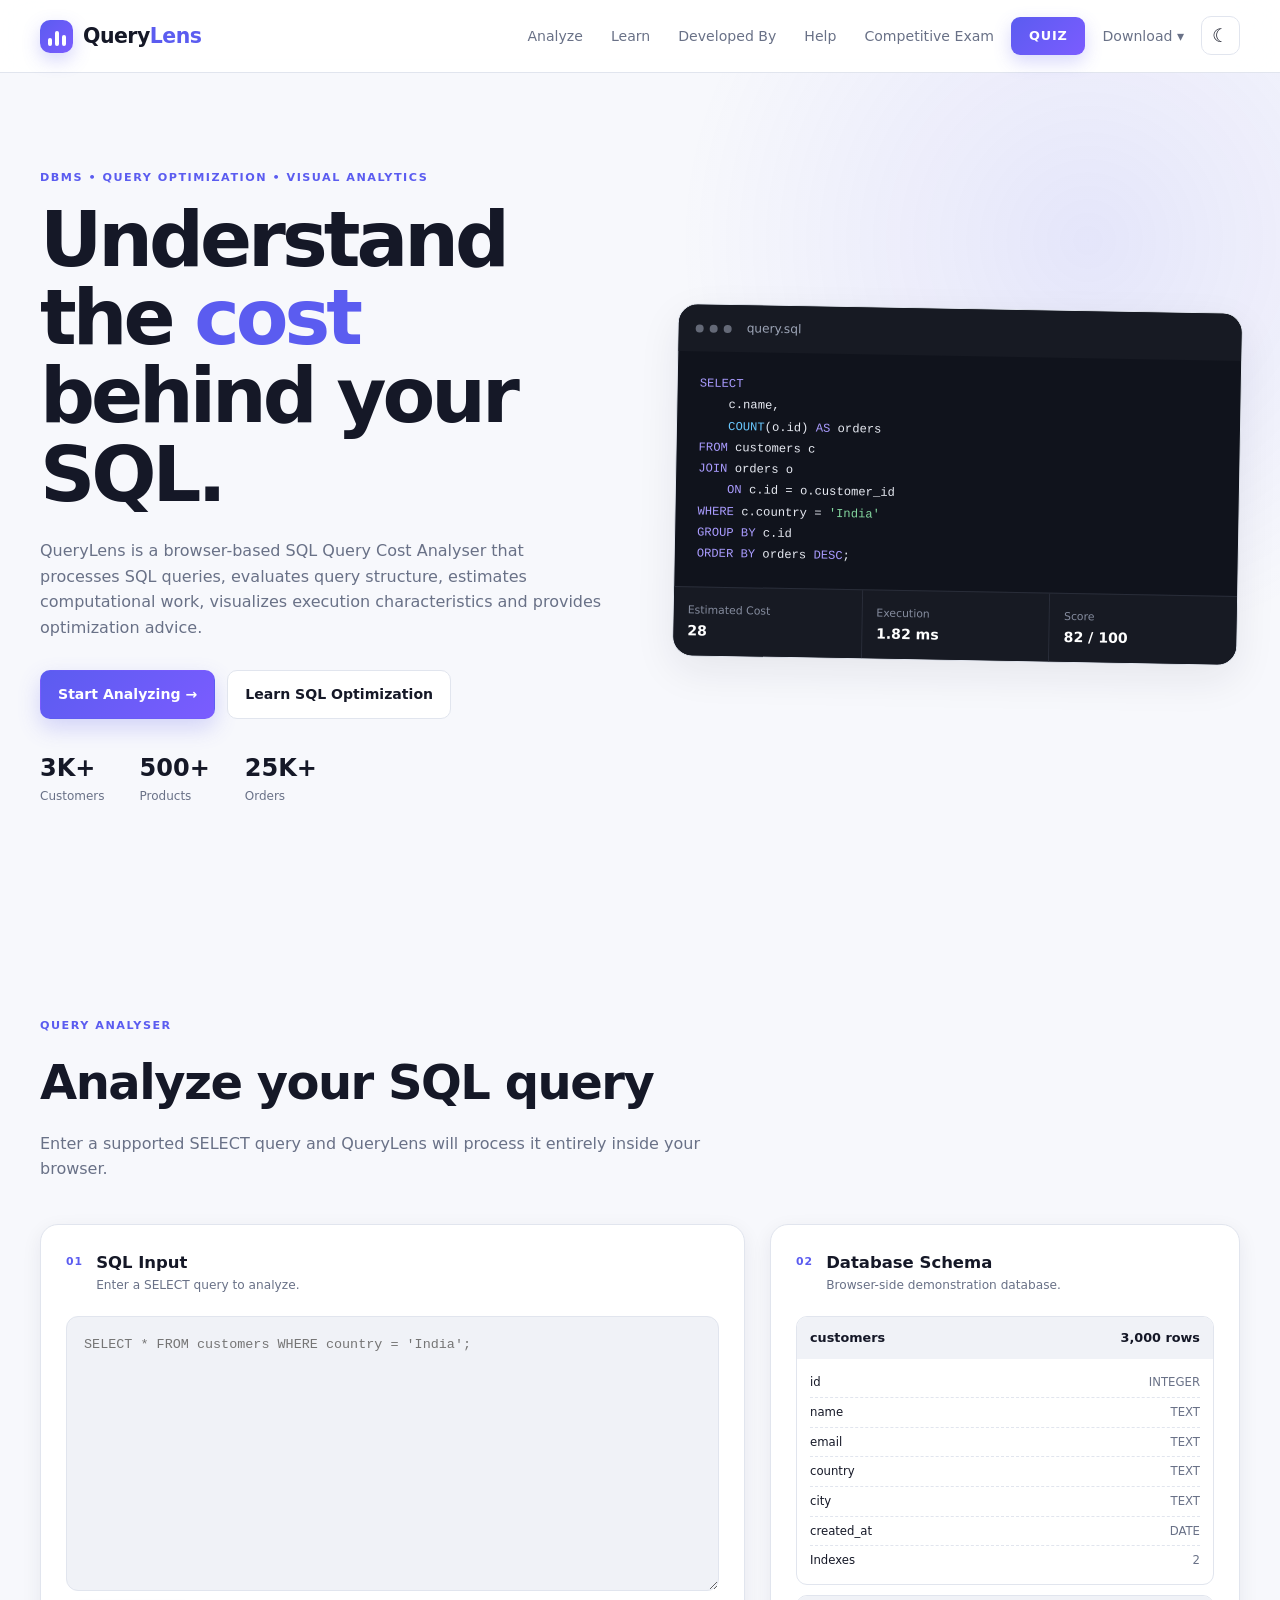
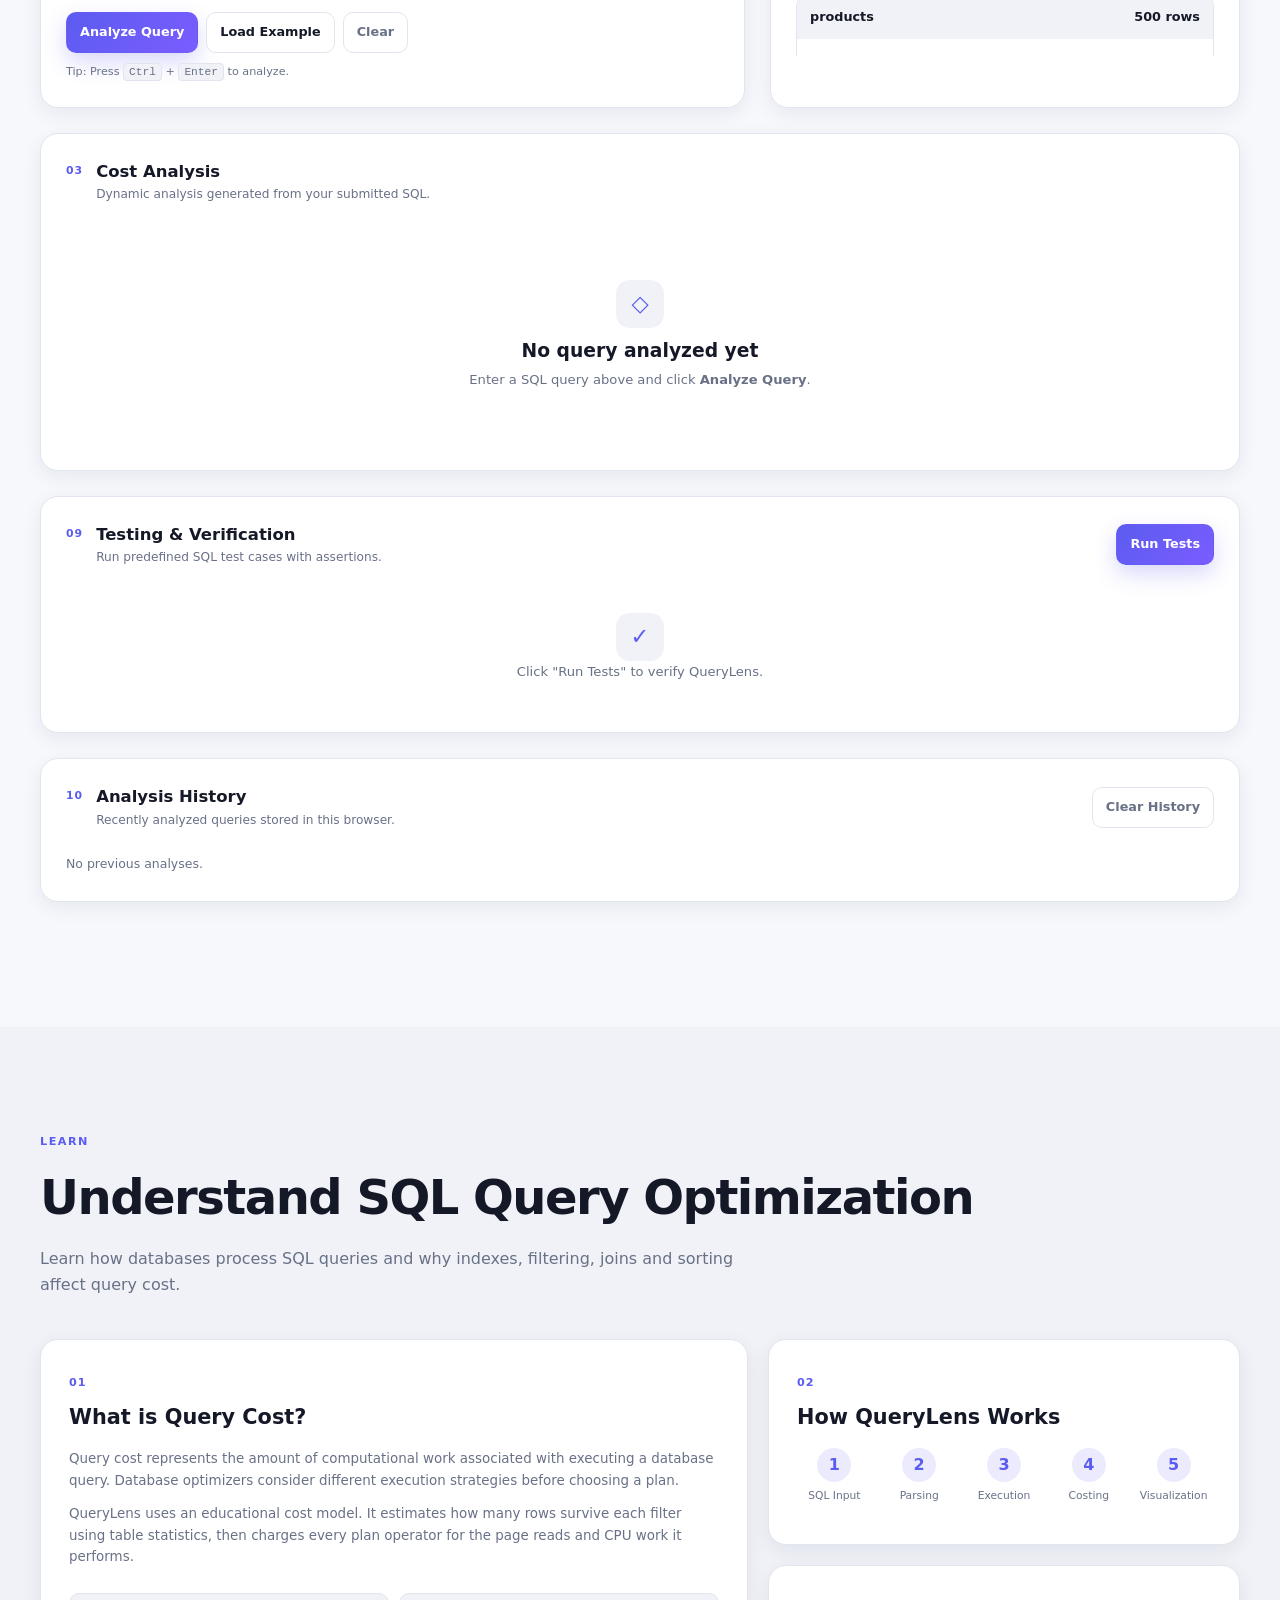
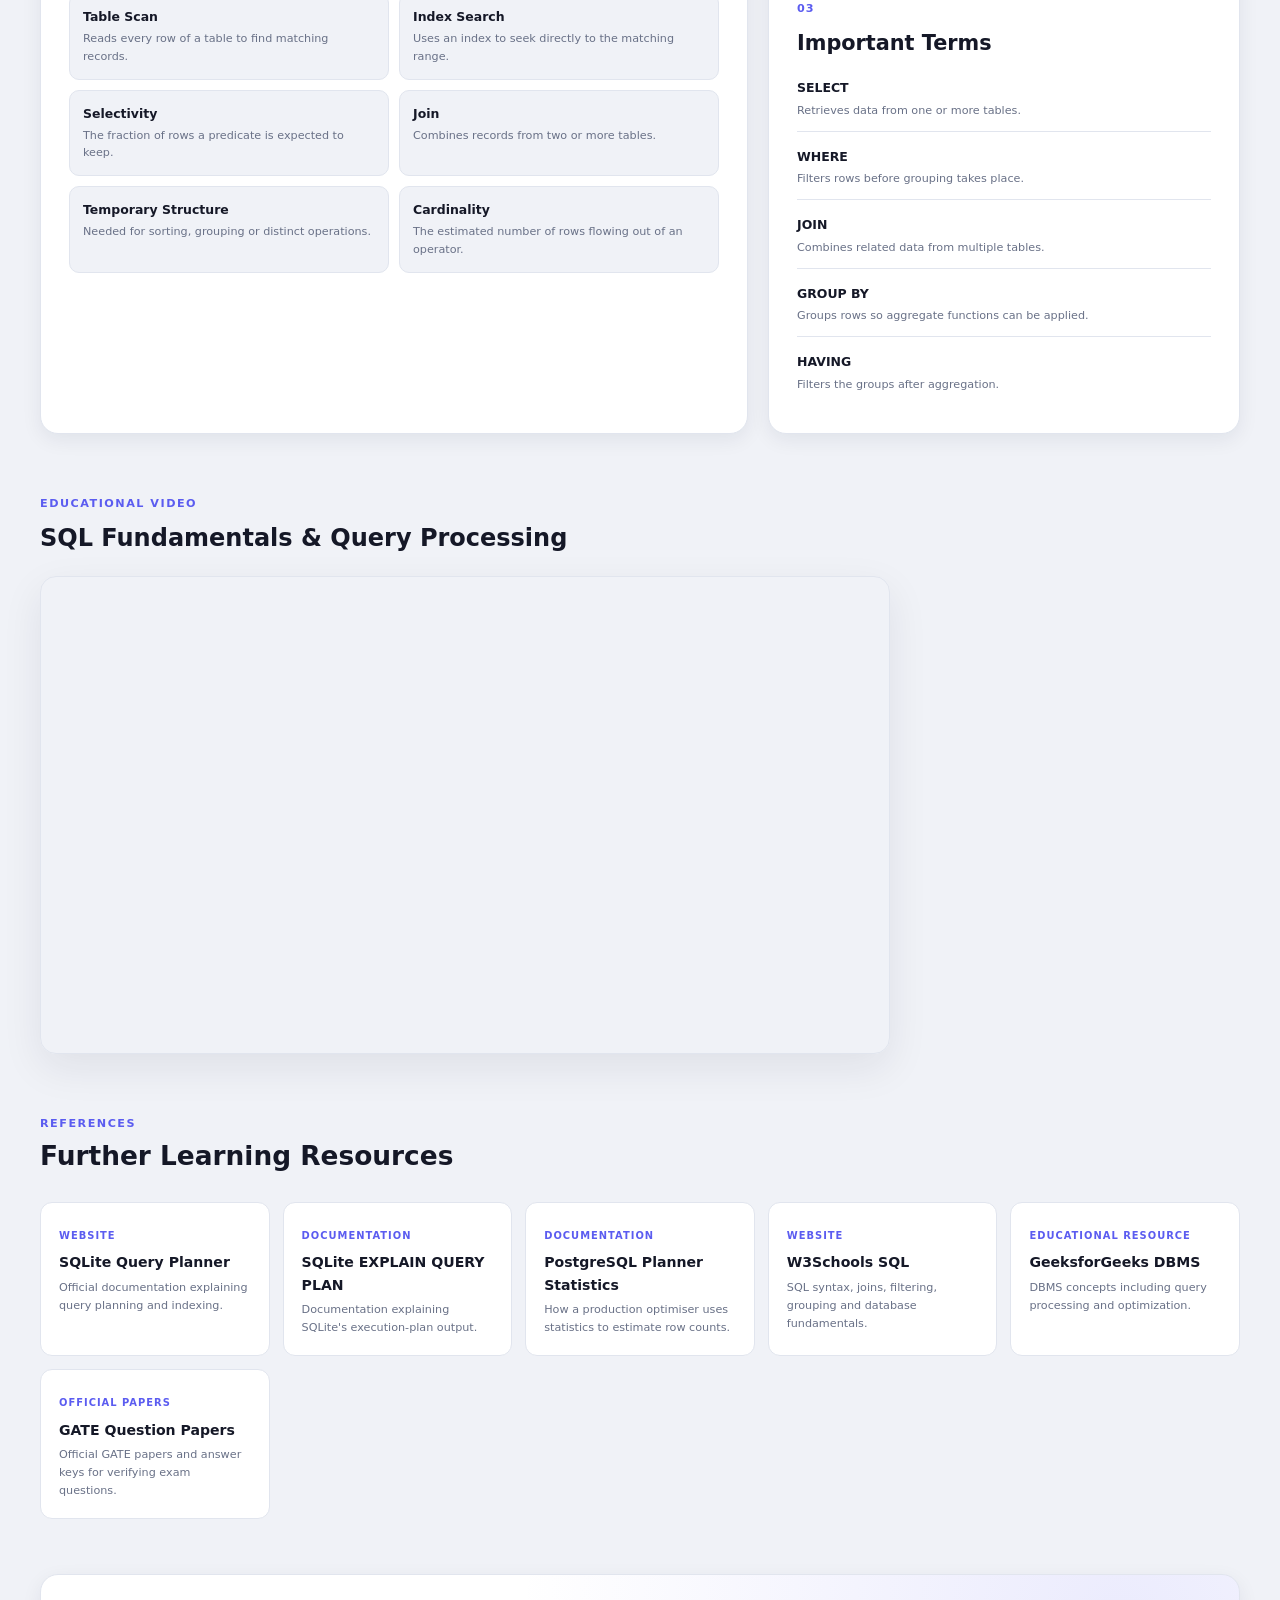
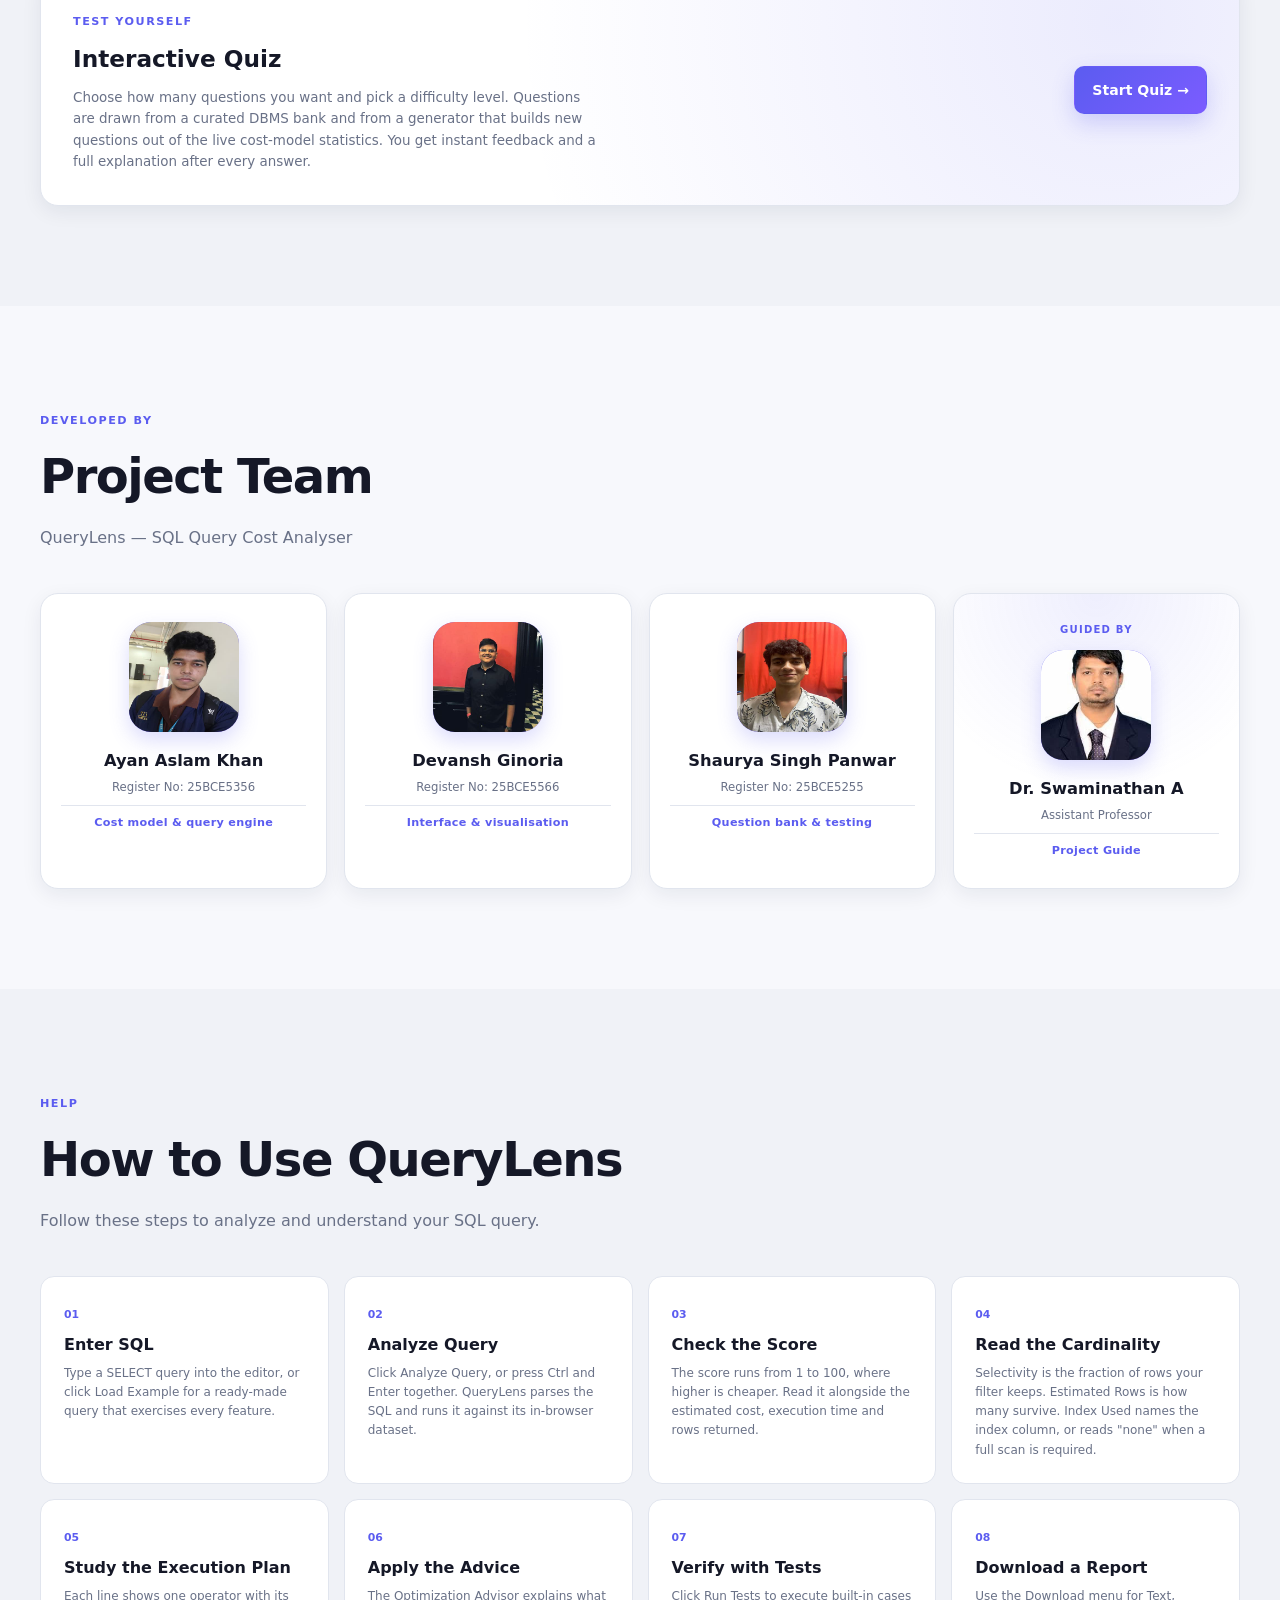
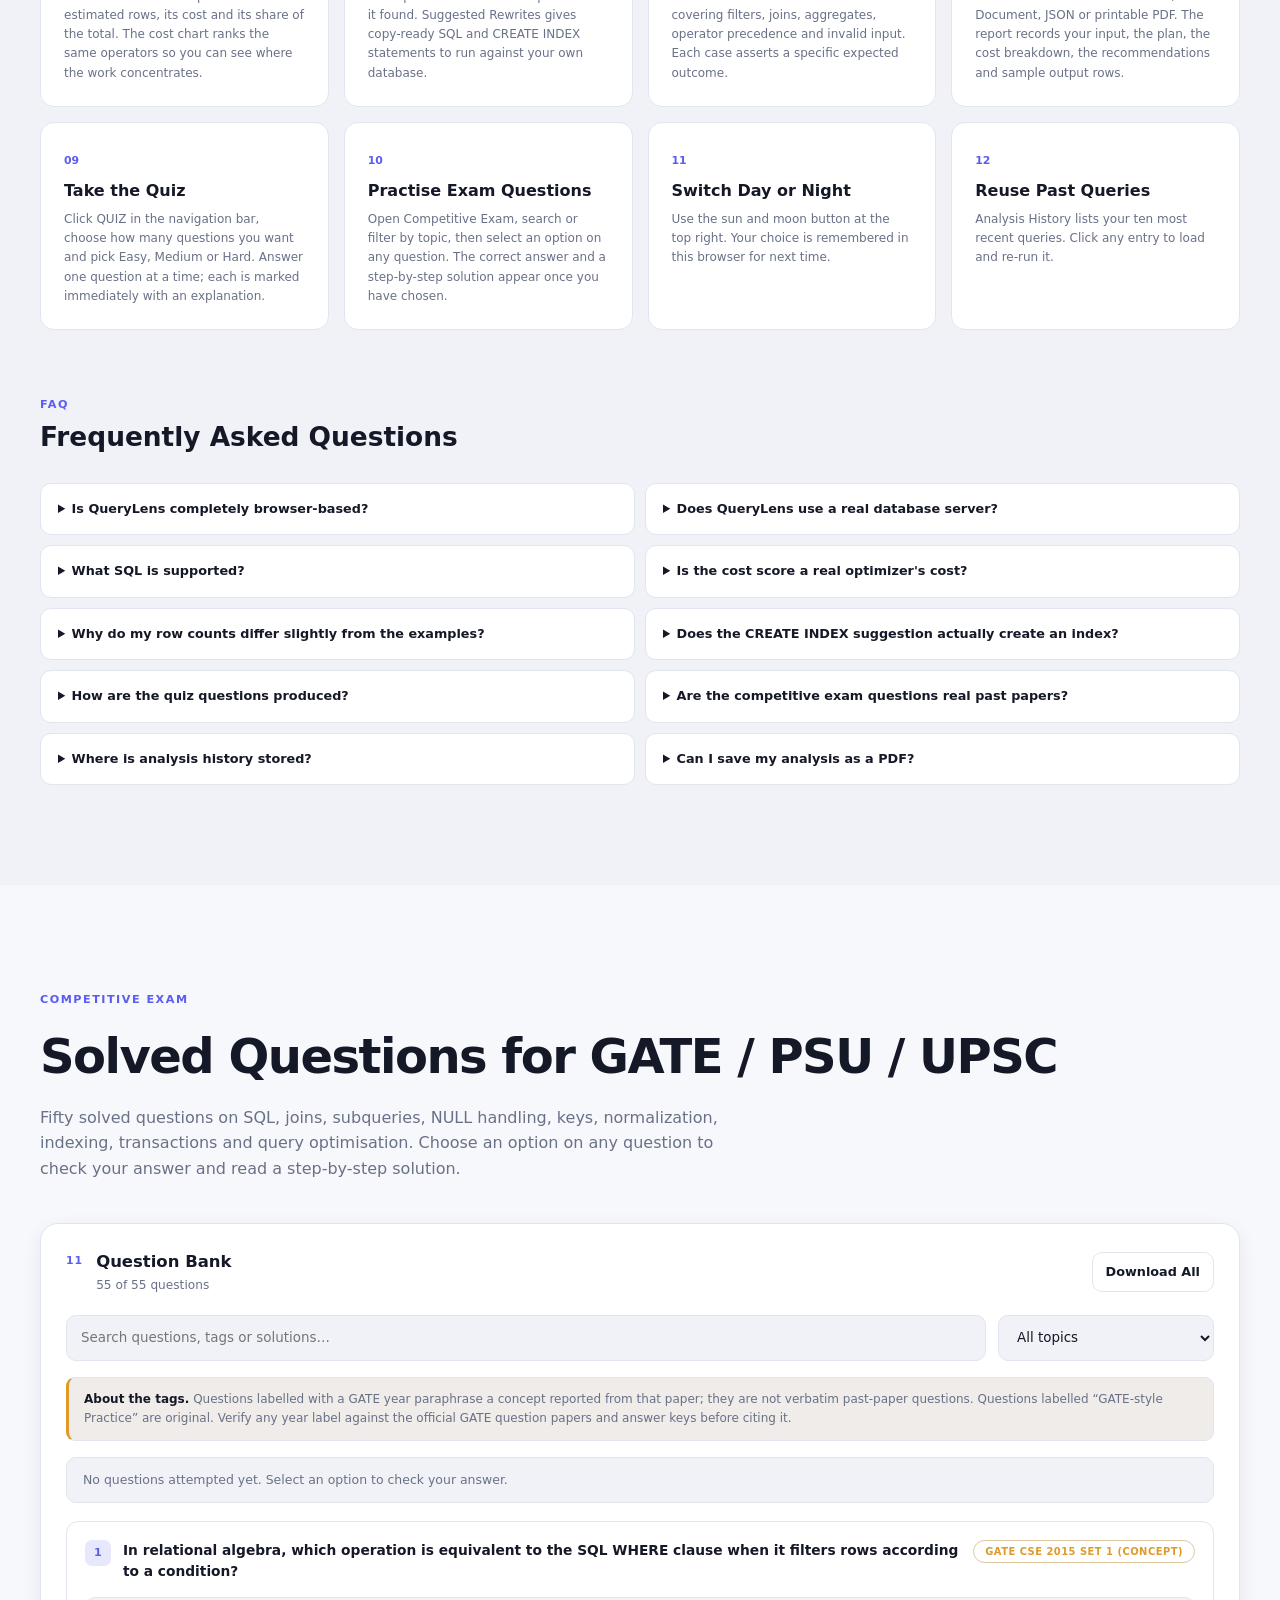
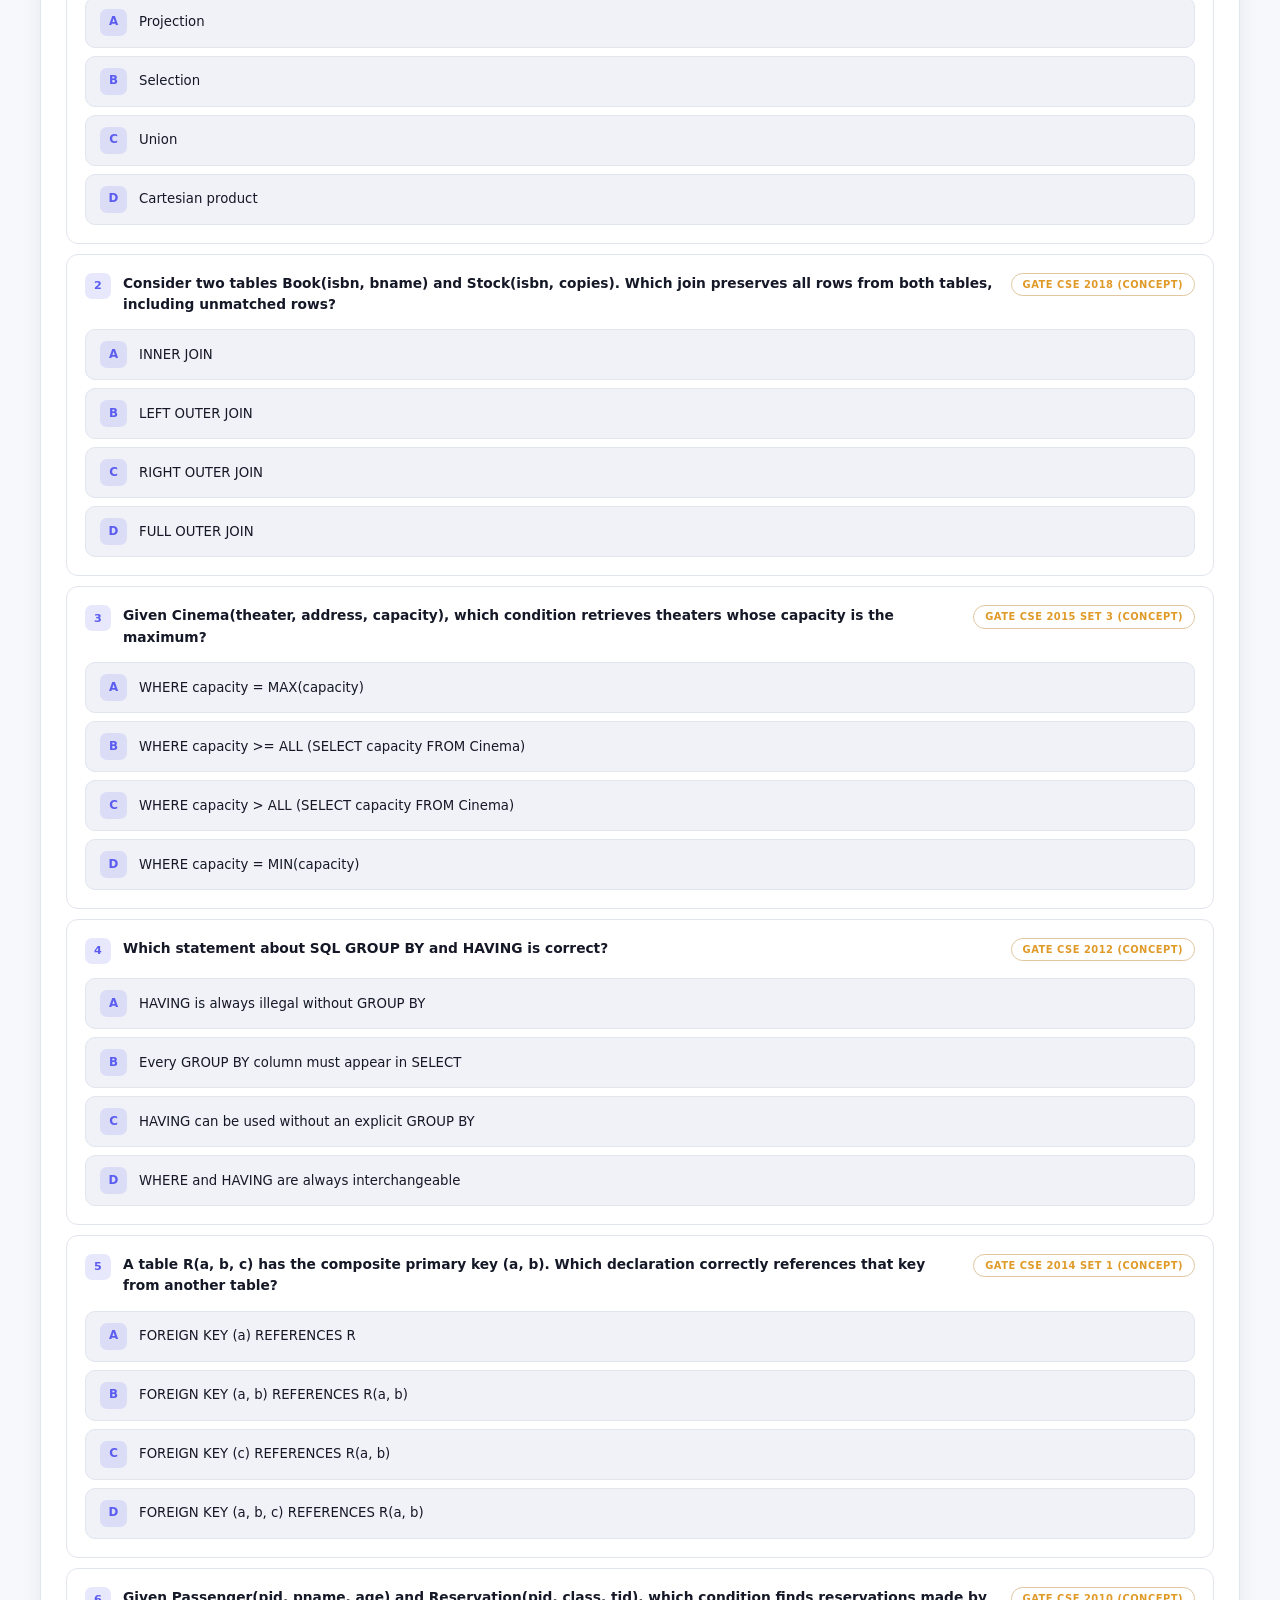
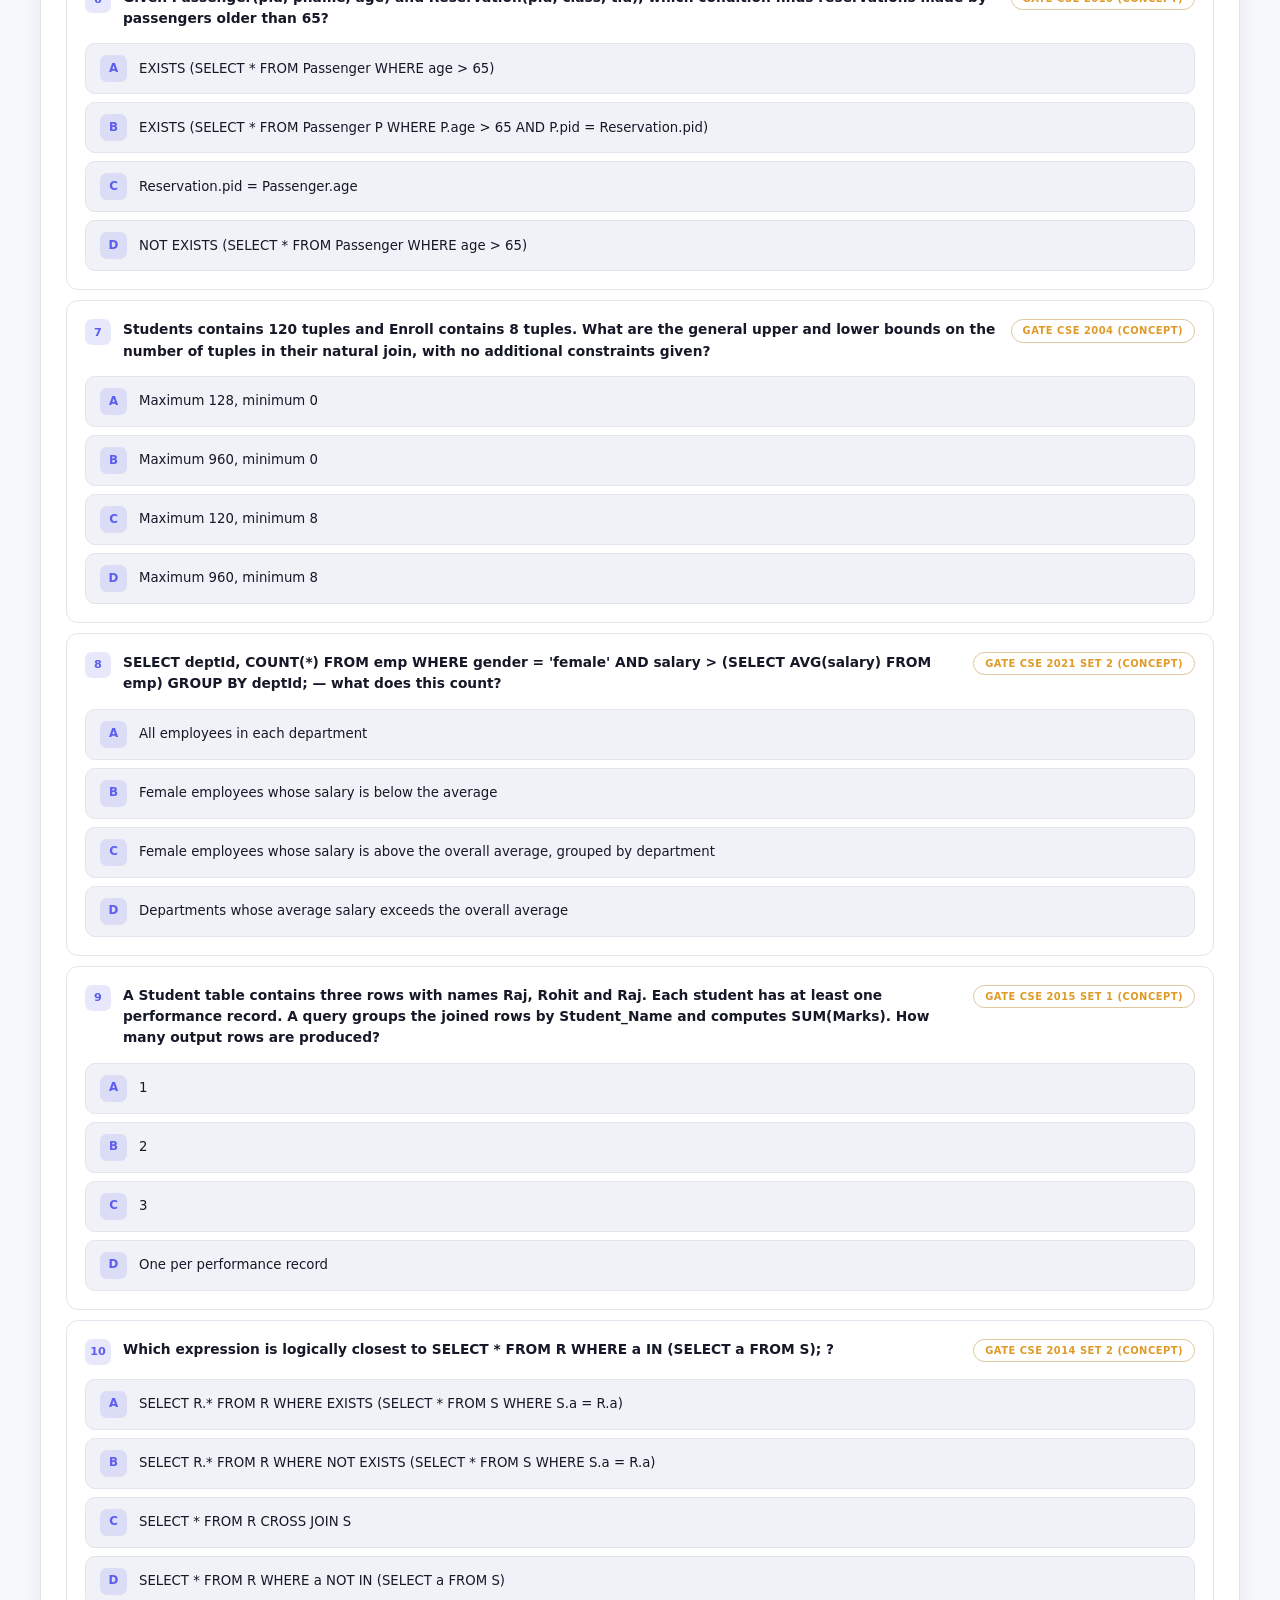
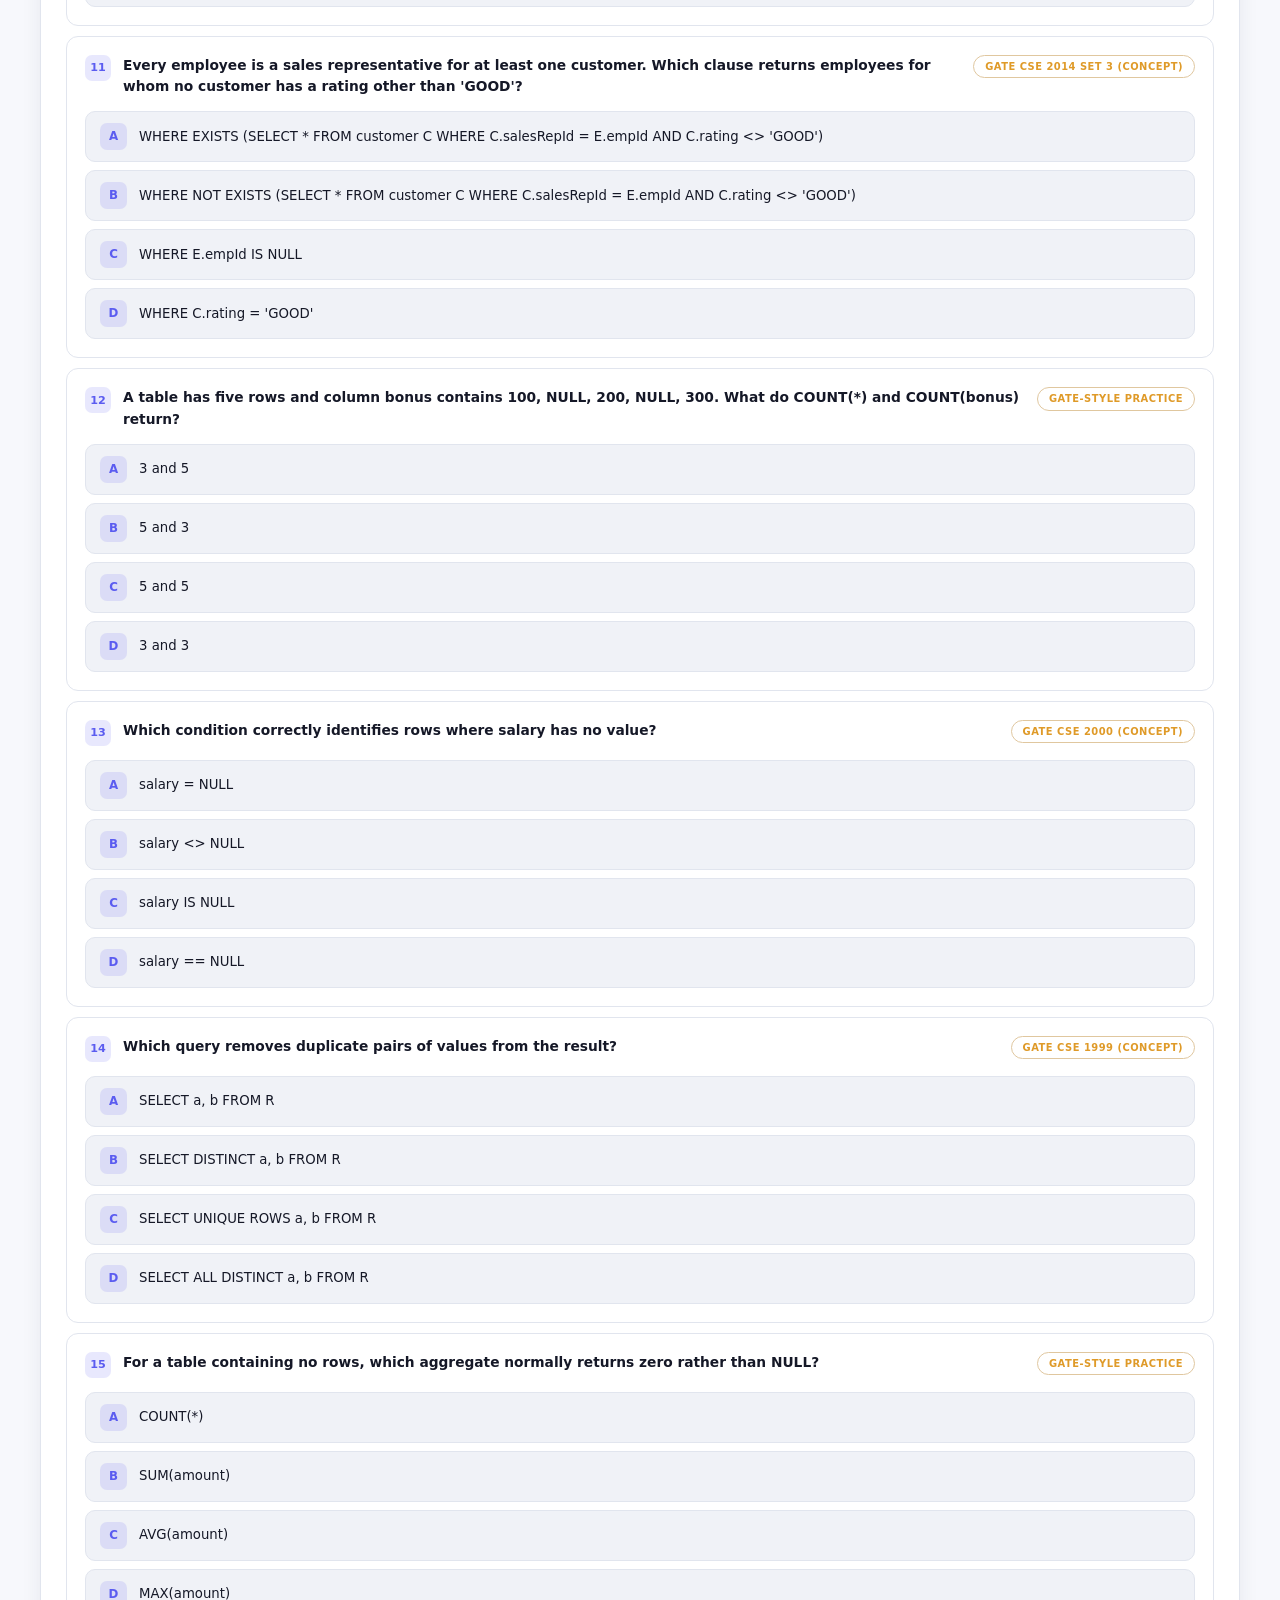
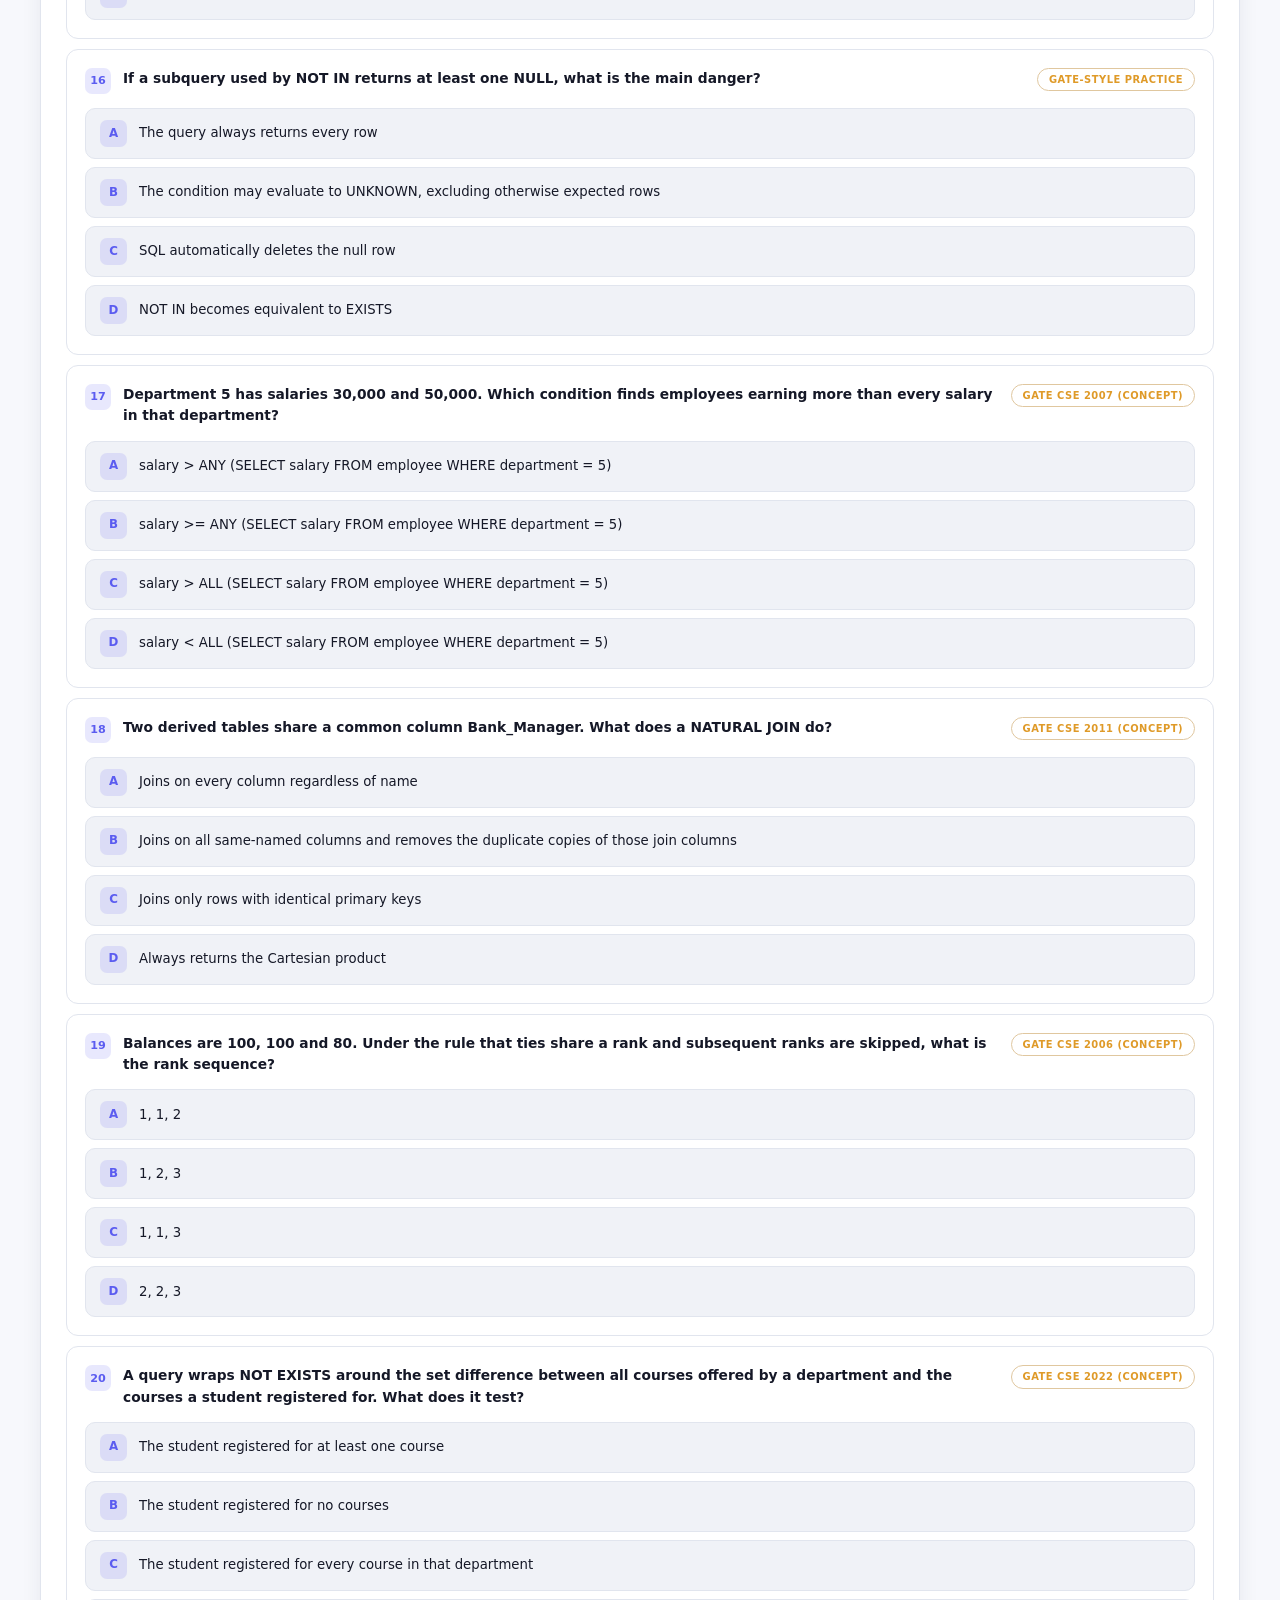
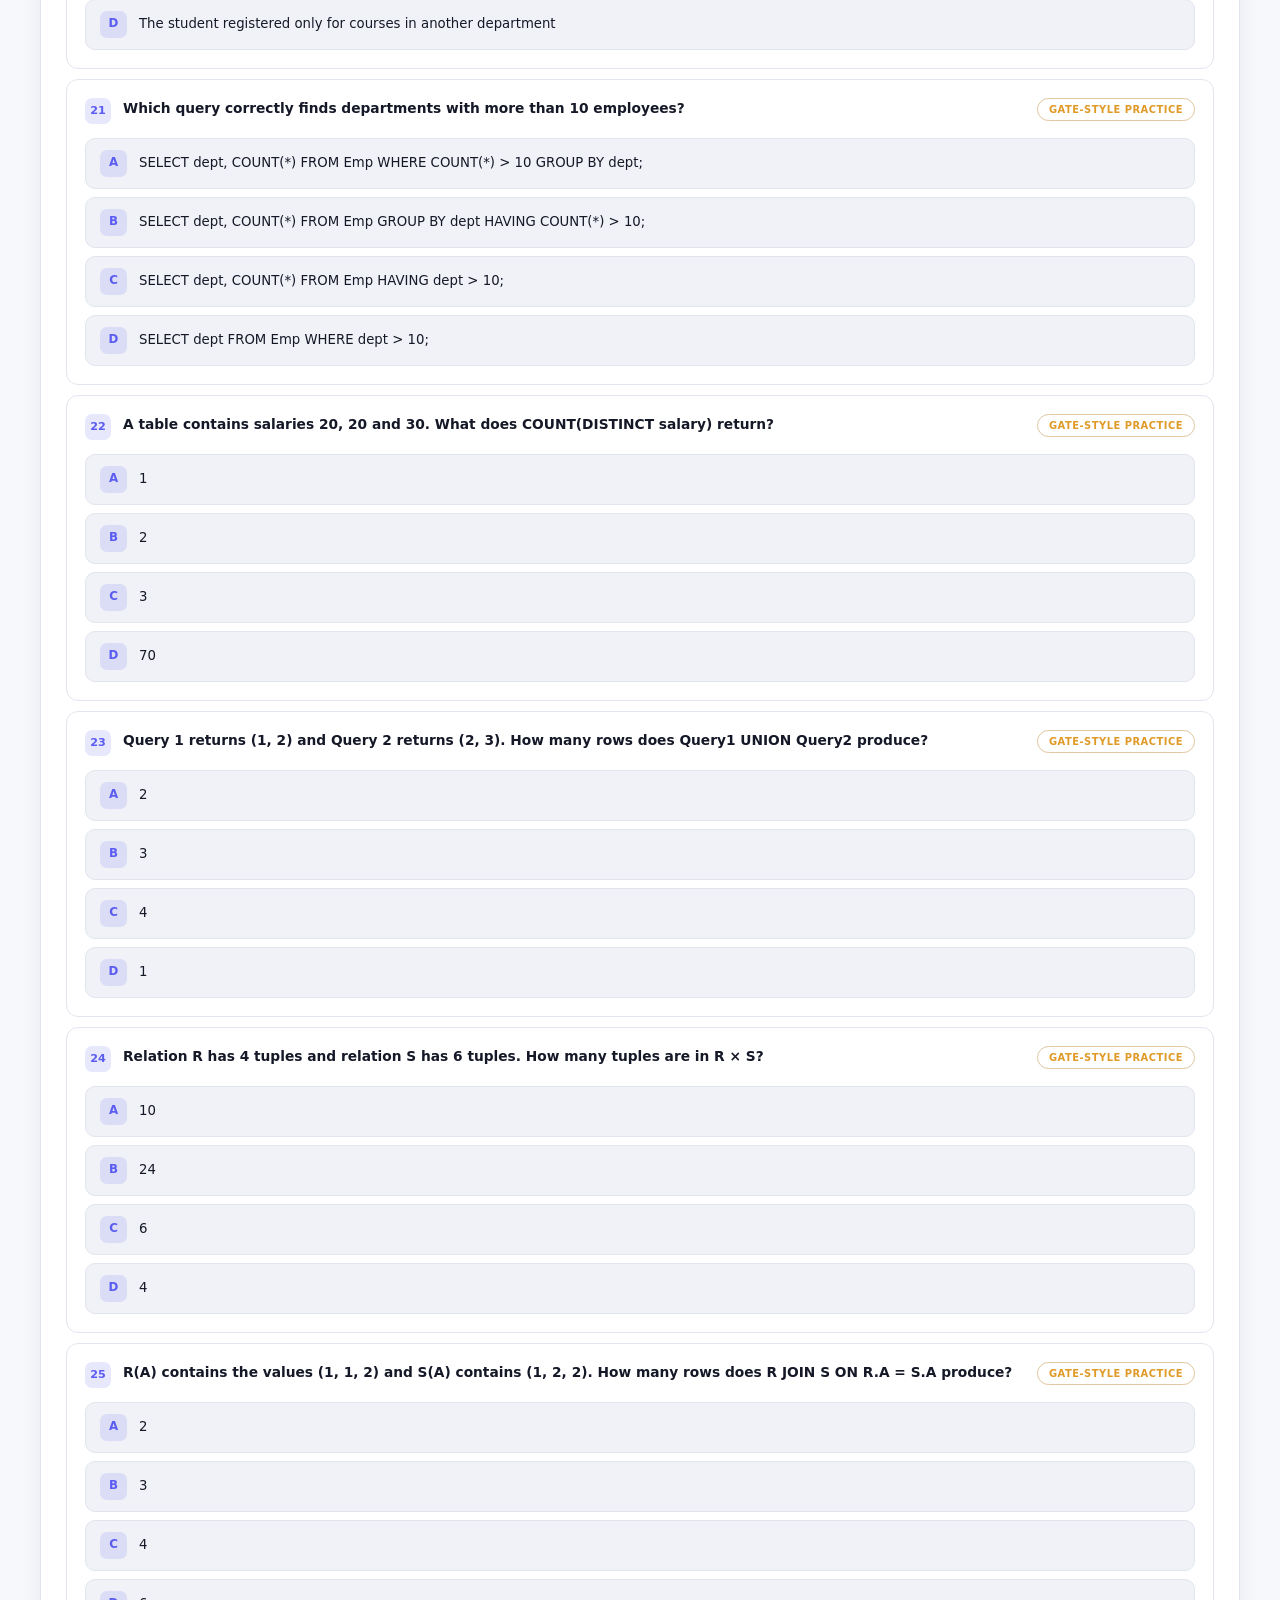
==== commit 657dd192: "Add team and guide photos to Developed By section - Replace initials-only avatars with photo frames " ====
--- a/index.html
+++ b/index.html
@@ -925,44 +925,86 @@
 
     <article class="team-card">
 
-      <div class="avatar">AA</div>
+      <div class="avatar-wrap">
+        <img
+          src="images/ayan.jpg"
+          alt="Ayan Aslam Khan"
+          class="avatar-photo"
+          width="400" height="400"
+          loading="lazy" />
+        <span class="avatar-fallback">AA</span>
+      </div>
 
       <h3>Ayan Aslam Khan</h3>
 
-      <p>Register No: 25BCE5356</p>
+      <p class="team-reg">Register No: 25BCE5356</p>
+
+      <p class="team-role">Cost model &amp; query engine</p>
 
     </article>
 
 
     <article class="team-card">
 
-      <div class="avatar">DG</div>
+      <div class="avatar-wrap">
+        <img
+          src="images/devansh.jpg"
+          alt="Devansh Ginoria"
+          class="avatar-photo"
+          width="400" height="400"
+          loading="lazy" />
+        <span class="avatar-fallback">DG</span>
+      </div>
 
       <h3>Devansh Ginoria</h3>
 
-      <p>Register No: 25BCE5566</p>
+      <p class="team-reg">Register No: 25BCE5566</p>
+
+      <p class="team-role">Interface &amp; visualisation</p>
 
     </article>
 
 
     <article class="team-card">
 
-      <div class="avatar">SP</div>
+      <div class="avatar-wrap">
+        <img
+          src="images/shaurya.jpg"
+          alt="Shaurya Singh Panwar"
+          class="avatar-photo"
+          width="400" height="400"
+          loading="lazy" />
+        <span class="avatar-fallback">SP</span>
+      </div>
 
       <h3>Shaurya Singh Panwar</h3>
 
-      <p>Register No: 25BCE5255</p>
-
-    </article>
-
-
-    <article class="guide-card">
-
-      <span>GUIDED BY</span>
+      <p class="team-reg">Register No: 25BCE5255</p>
+
+      <p class="team-role">Question bank &amp; testing</p>
+
+    </article>
+
+
+    <article class="team-card guide-card">
+
+      <span class="guide-label">GUIDED BY</span>
+
+      <div class="avatar-wrap">
+        <img
+          src="images/guide.jpg"
+          alt="Dr. Swaminathan A"
+          class="avatar-photo"
+          width="400" height="400"
+          loading="lazy" />
+        <span class="avatar-fallback">SA</span>
+      </div>
 
       <h3>Dr. Swaminathan A</h3>
 
-      <p>Assistant Professor</p>
+      <p class="team-reg">Assistant Professor</p>
+
+      <p class="team-role">Project Guide</p>
 
     </article>
 
--- a/style.css
+++ b/style.css
@@ -65,6 +65,10 @@
   text-decoration:none;
 }
 
+img{
+  max-width:100%;
+}
+
 .hidden{
   display:none!important;
 }
@@ -1276,51 +1280,86 @@
   gap:17px;
 }
 
-.team-card,
-.guide-card{
+.team-card{
   padding:28px 20px;
   text-align:center;
   border:1px solid var(--border);
   border-radius:var(--radius);
   background:var(--surface);
   box-shadow:var(--small-shadow);
-}
-
-.avatar{
-  width:70px;
-  height:70px;
-  margin:0 auto 15px;
+  transition:.2s;
+}
+
+.team-card:hover{
+  transform:translateY(-4px);
+  border-color:var(--primary);
+}
+
+/* Photo frame. The fallback initials sit underneath the
+   image, so they show through if the file fails to load. */
+
+.avatar-wrap{
+  position:relative;
+  width:110px;
+  height:110px;
+  margin:0 auto 16px;
+  border-radius:22px;
+  overflow:hidden;
+  background:linear-gradient(135deg,var(--primary),var(--primary2));
+  box-shadow:0 8px 20px color-mix(in srgb,var(--primary) 22%,transparent);
+}
+
+.avatar-photo{
+  position:relative;
+  z-index:1;
+  width:100%;
+  height:100%;
+  object-fit:cover;
+  display:block;
+}
+
+.avatar-fallback{
+  position:absolute;
+  inset:0;
   display:grid;
   place-items:center;
-  border-radius:18px;
-  background:linear-gradient(135deg,var(--primary),var(--primary2));
-  color:white;
+  color:#fff;
   font-weight:900;
-  font-size:1.25rem;
-}
-
-.team-card h3,
-.guide-card h3{
-  font-size:1rem;
+  font-size:1.6rem;
+  letter-spacing:1px;
+}
+
+.team-card h3{
+  font-size:1.02rem;
   margin-bottom:4px;
 }
 
-.team-card p,
-.guide-card p{
+.team-reg{
   color:var(--muted);
   font-size:.73rem;
 }
 
+.team-role{
+  margin-top:8px;
+  padding-top:8px;
+  border-top:1px solid var(--border);
+  color:var(--primary);
+  font-size:.7rem;
+  font-weight:700;
+  letter-spacing:.3px;
+}
+
 .guide-card{
-  display:flex;
-  justify-content:center;
-  flex-direction:column;
-}
-
-.guide-card>span{
-  margin-bottom:7px;
+  background:
+    radial-gradient(circle at 50% 0%,color-mix(in srgb,var(--primary) 10%,transparent),transparent 60%),
+    var(--surface);
+}
+
+.guide-label{
+  display:block;
+  margin-bottom:12px;
   color:var(--primary);
-  font-size:.65rem;
+  font-size:.63rem;
   font-weight:900;
   letter-spacing:1.2px;
 }
@@ -2133,6 +2172,13 @@
   .code-result div+div{
     border-left:0;
     border-top:1px solid #292d39;
+  }
+
+  /* Smaller photo frame on narrow screens */
+
+  .avatar-wrap{
+    width:92px;
+    height:92px;
   }
 
   /* Exam and quiz on small screens */
@@ -2232,6 +2278,20 @@
     page-break-inside:avoid;
   }
 
+  /* Team photos print in greyscale to save ink.
+     Only applies if #developed is removed from the hide
+     list above. */
+
+  .avatar-photo{
+    filter:grayscale(100%);
+  }
+
+  .team-card{
+    box-shadow:none;
+    border:1px solid #ccc;
+    page-break-inside:avoid;
+  }
+
   /* Keep the tag notice on the printed bank — it is the disclaimer */
 
   .exam-notice{
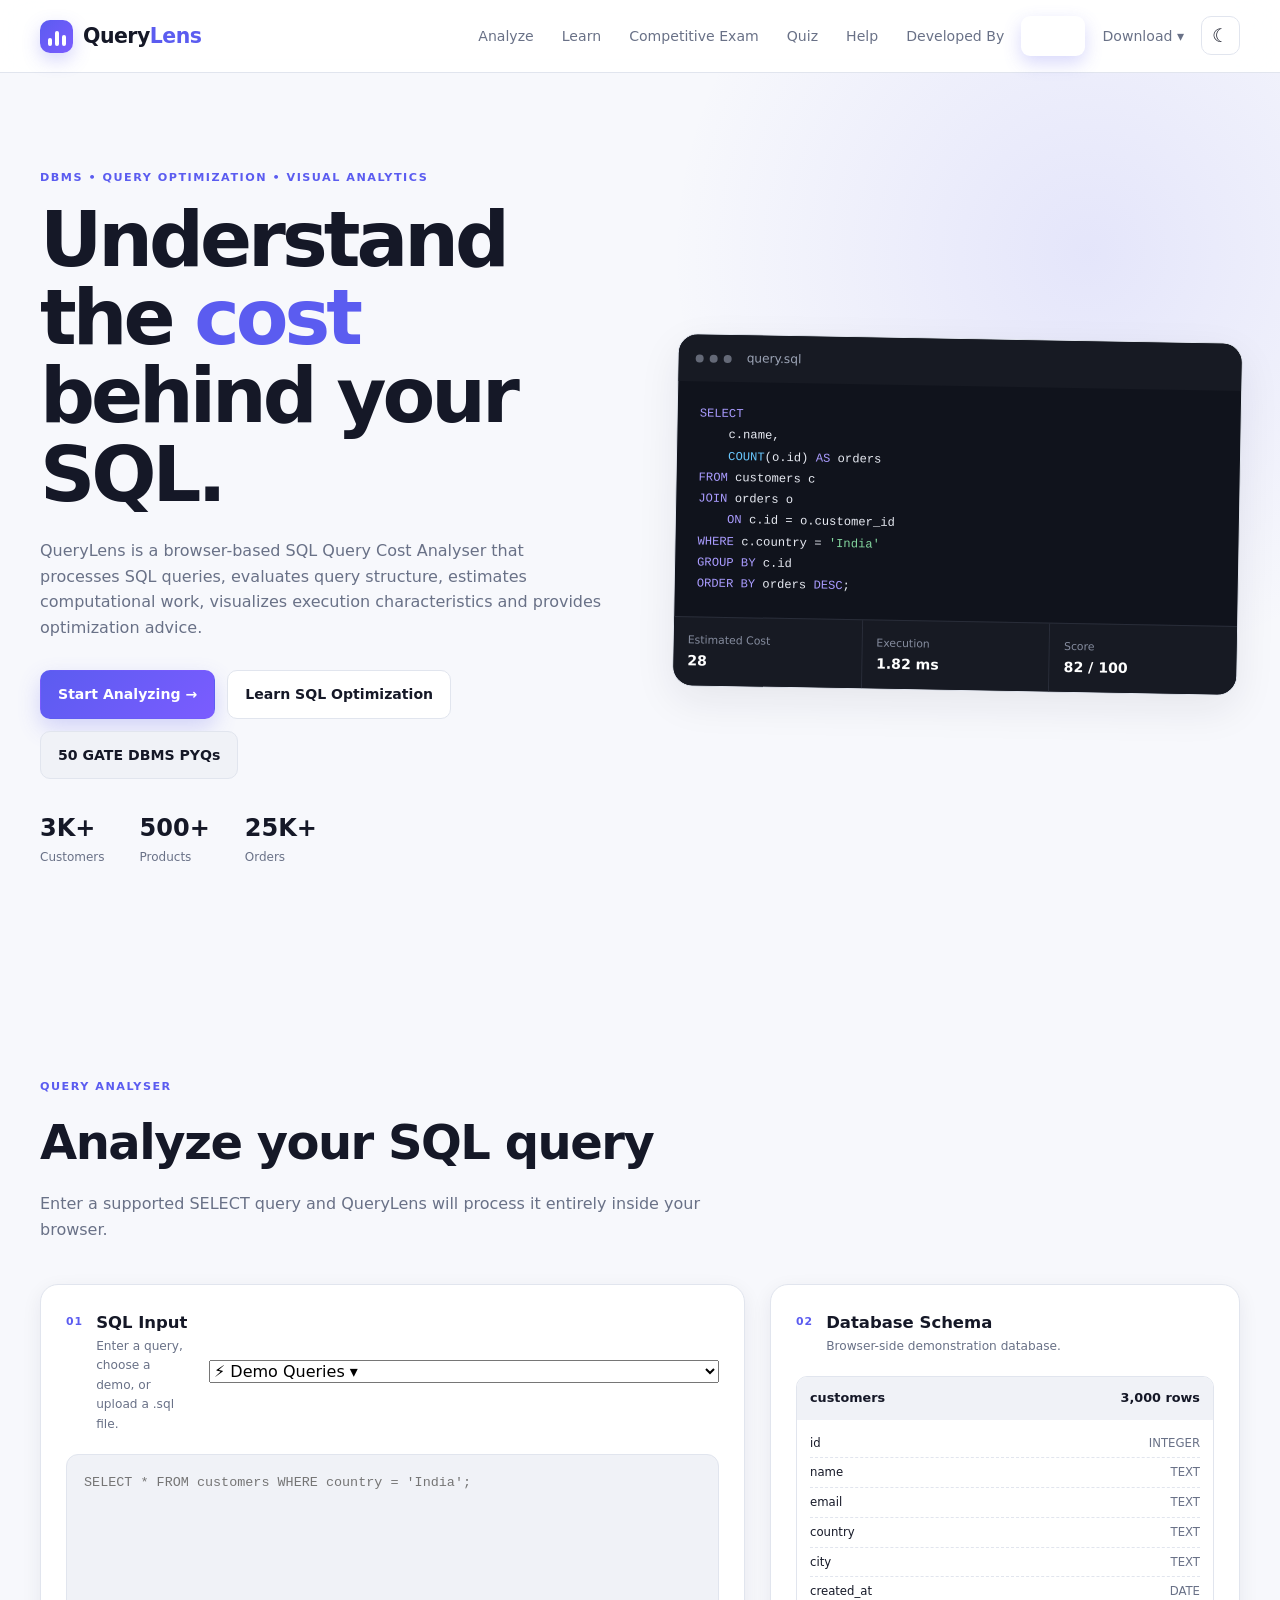
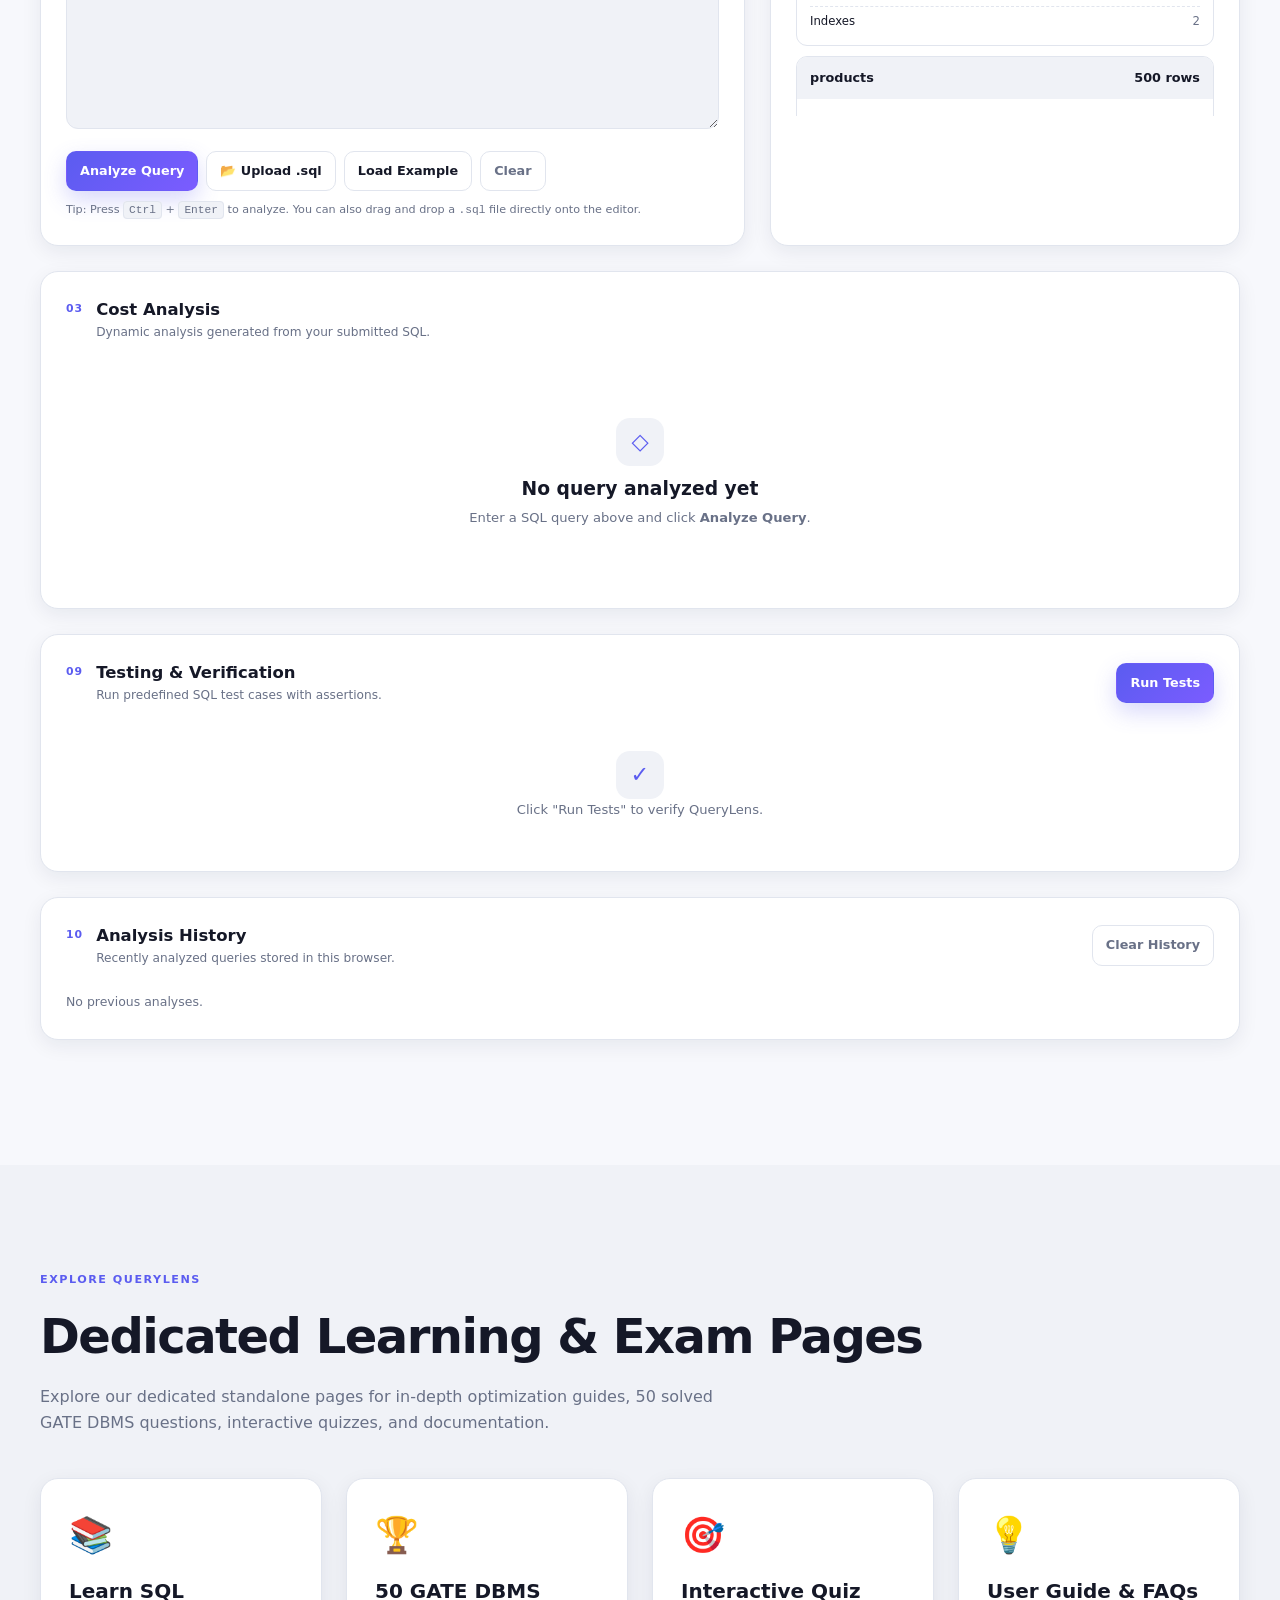
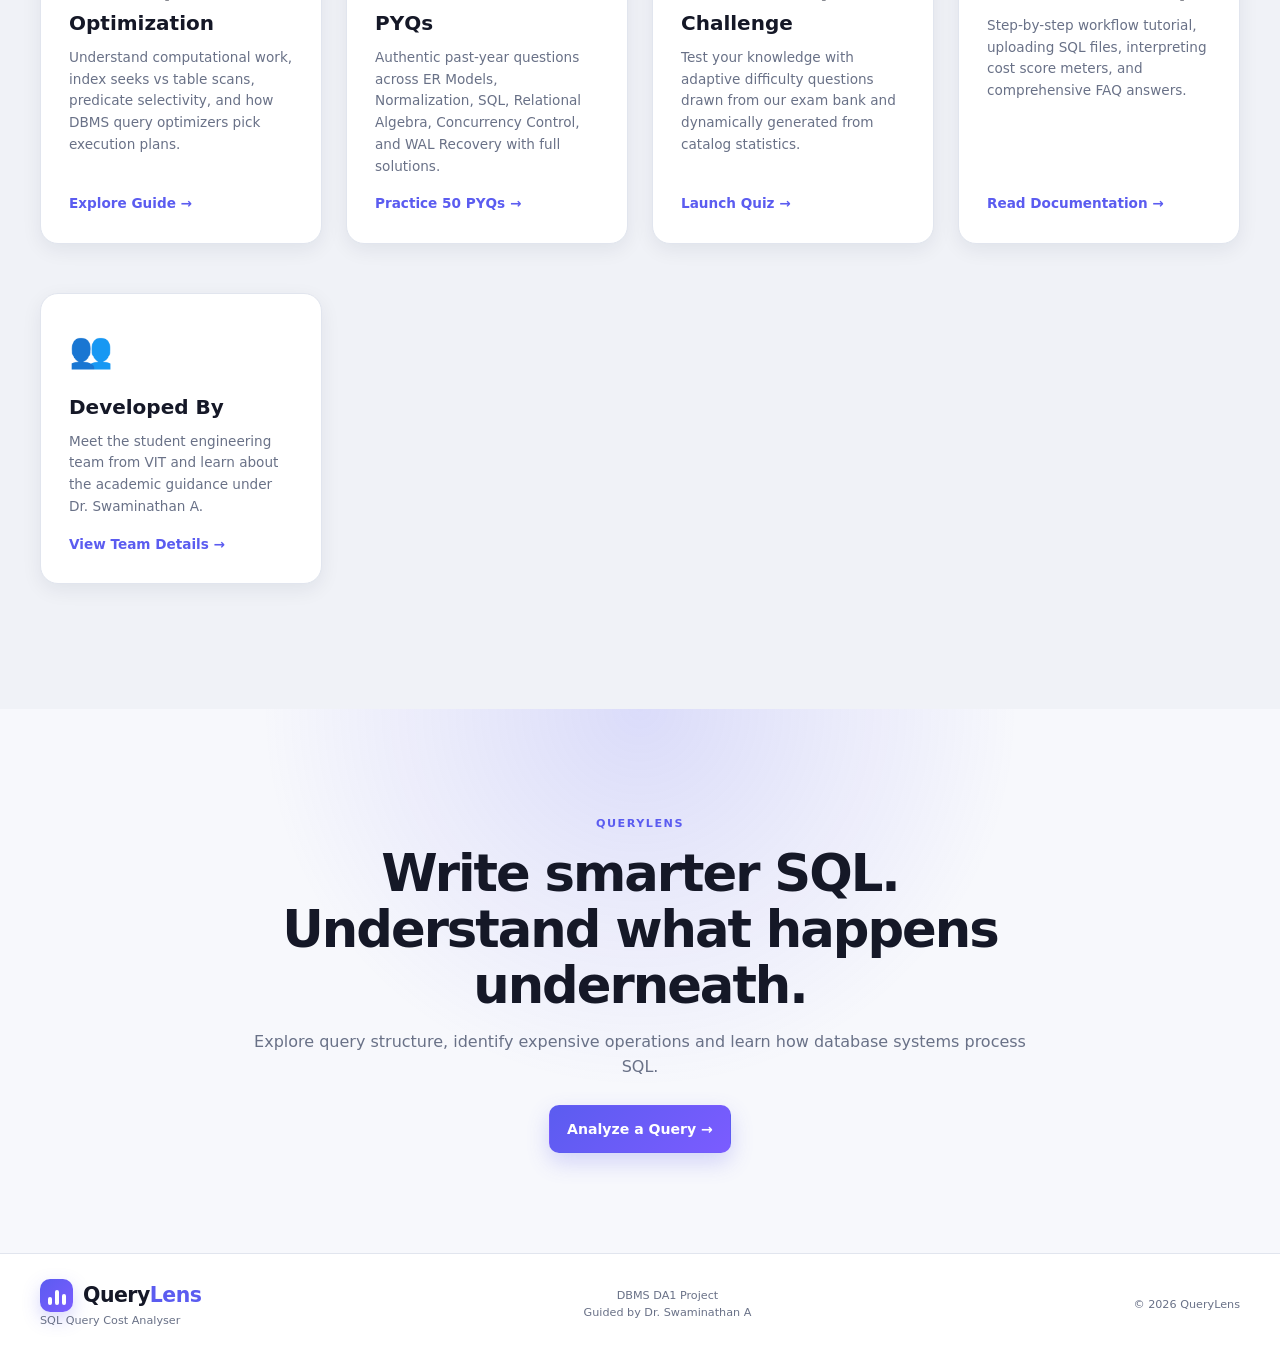
==== commit b4fd84f9: "Add SQL file upload, split into multi-page layout, and add 50 GATE DBMS PYQs" ====
--- a/index.html
+++ b/index.html
@@ -12,7 +12,7 @@
 <header class="navbar">
   <div class="nav-container">
 
-    <a href="#top" class="logo">
+    <a href="index.html" class="logo">
       <span class="logo-mark">
         <i></i><i></i><i></i>
       </span>
@@ -20,13 +20,14 @@
     </a>
 
     <nav class="nav-links">
-      <a href="#analyser">Analyze</a>
-      <a href="#learn">Learn</a>
-      <a href="#developed">Developed By</a>
-      <a href="#help">Help</a>
-      <a href="#exam">Competitive Exam</a>
-
-      <button class="nav-button quiz-nav-btn" id="quizBtn" type="button">QUIZ</button>
+      <a href="index.html" class="active">Analyze</a>
+      <a href="learn.html">Learn</a>
+      <a href="exam.html">Competitive Exam</a>
+      <a href="quiz.html">Quiz</a>
+      <a href="help.html">Help</a>
+      <a href="developed.html">Developed By</a>
+
+      <a href="quiz.html" class="nav-button quiz-nav-btn" id="quizBtn" type="button">QUIZ</a>
 
       <div class="download-wrapper">
         <button class="nav-button" id="downloadBtn" type="button">Download ▾</button>
@@ -76,7 +77,8 @@
 
       <div class="hero-actions">
         <a href="#analyser" class="primary-button">Start Analyzing →</a>
-        <a href="#learn" class="secondary-button">Learn SQL Optimization</a>
+        <a href="learn.html" class="secondary-button">Learn SQL Optimization</a>
+        <a href="exam.html" class="secondary-button" style="background: var(--surface2); border: 1px solid var(--border);">50 GATE DBMS PYQs</a>
       </div>
 
       <div class="hero-stats">
@@ -180,8 +182,14 @@
 
           <div>
             <h3>SQL Input</h3>
-            <p>Enter a SELECT query to analyze.</p>
-          </div>
+            <p>Enter a query, choose a demo, or upload a .sql file.</p>
+          </div>
+        </div>
+
+        <div class="demo-select-wrapper">
+          <select id="demoQuerySelect" class="demo-select" title="Choose a demo SQL query">
+            <option value="" disabled selected>⚡ Demo Queries ▾</option>
+          </select>
         </div>
       </div>
 
@@ -193,6 +201,12 @@
         placeholder="SELECT * FROM customers WHERE country = 'India';"
       ></textarea>
 
+      <div id="fileUploadInfo" class="file-info-badge hidden">
+        <span class="file-info-icon">📄</span>
+        <span id="fileInfoText" class="file-info-text"></span>
+        <button id="removeFileBtn" class="file-info-remove" type="button" title="Remove uploaded file">✕</button>
+      </div>
+
 
       <div class="editor-actions">
 
@@ -200,6 +214,11 @@
           Analyze Query
         </button>
 
+        <label class="secondary-button small file-upload-btn" for="sqlFileInput" title="Upload a .sql file to estimate cost">
+          <span>📂 Upload .sql</span>
+          <input type="file" id="sqlFileInput" accept=".sql,.txt" style="display:none;" />
+        </label>
+
         <button class="secondary-button small" id="exampleBtn" type="button">
           Load Example
         </button>
@@ -212,7 +231,7 @@
 
 
       <div class="shortcut-hint">
-        Tip: Press <kbd>Ctrl</kbd> + <kbd>Enter</kbd> to analyze.
+        Tip: Press <kbd>Ctrl</kbd> + <kbd>Enter</kbd> to analyze. You can also drag and drop a <code>.sql</code> file directly onto the editor.
       </div>
 
       <div id="errorMessage" class="error-message hidden"></div>
@@ -604,768 +623,68 @@
 </section>
 
 
-<!-- ================= LEARN ================= -->
-
-<section id="learn" class="section light-section">
+<!-- ================= EXPLORE MODULES ================= -->
+
+<section class="section light-section">
 
   <div class="section-heading">
-
     <div>
-
-      <span class="eyebrow">LEARN</span>
-
-      <h2>Understand SQL Query Optimization</h2>
-
-      <p>
-        Learn how databases process SQL queries and why indexes,
-        filtering, joins and sorting affect query cost.
+      <span class="eyebrow">EXPLORE QUERYLENS</span>
+      <h2>Dedicated Learning &amp; Exam Pages</h2>
+      <p>Explore our dedicated standalone pages for in-depth optimization guides, 50 solved GATE DBMS questions, interactive quizzes, and documentation.</p>
+    </div>
+  </div>
+
+  <div style="width: min(1200px, 100%); margin: auto; display: grid; grid-template-columns: repeat(auto-fit, minmax(280px, 1fr)); gap: 24px;">
+
+    <a href="learn.html" class="panel" style="padding: 28px; text-decoration: none; transition: transform 0.2s, box-shadow 0.2s; display: flex; flex-direction: column;">
+      <div style="font-size: 2.2rem; margin-bottom: 12px;">📚</div>
+      <h3 style="font-size: 1.25rem; margin-bottom: 8px;">Learn SQL Optimization</h3>
+      <p style="color: var(--muted); font-size: 0.85rem; line-height: 1.6; flex: 1;">
+        Understand computational work, index seeks vs table scans, predicate selectivity, and how DBMS query optimizers pick execution plans.
       </p>
-
-    </div>
-
-  </div>
-
-
-  <div class="learn-grid">
-
-    <article class="learn-card large">
-
-      <span class="learn-number">01</span>
-
-      <h3>What is Query Cost?</h3>
-
-      <p>
-        Query cost represents the amount of computational work associated
-        with executing a database query. Database optimizers consider
-        different execution strategies before choosing a plan.
+      <span style="color: var(--primary); font-weight: 700; font-size: 0.85rem; margin-top: 16px;">Explore Guide →</span>
+    </a>
+
+    <a href="exam.html" class="panel" style="padding: 28px; text-decoration: none; transition: transform 0.2s, box-shadow 0.2s; display: flex; flex-direction: column;">
+      <div style="font-size: 2.2rem; margin-bottom: 12px;">🏆</div>
+      <h3 style="font-size: 1.25rem; margin-bottom: 8px;">50 GATE DBMS PYQs</h3>
+      <p style="color: var(--muted); font-size: 0.85rem; line-height: 1.6; flex: 1;">
+        Authentic past-year questions across ER Models, Normalization, SQL, Relational Algebra, Concurrency Control, and WAL Recovery with full solutions.
       </p>
-
-      <p>
-        QueryLens uses an educational cost model. It estimates how many
-        rows survive each filter using table statistics, then charges every
-        plan operator for the page reads and CPU work it performs.
+      <span style="color: var(--primary); font-weight: 700; font-size: 0.85rem; margin-top: 16px;">Practice 50 PYQs →</span>
+    </a>
+
+    <a href="quiz.html" class="panel" style="padding: 28px; text-decoration: none; transition: transform 0.2s, box-shadow 0.2s; display: flex; flex-direction: column;">
+      <div style="font-size: 2.2rem; margin-bottom: 12px;">🎯</div>
+      <h3 style="font-size: 1.25rem; margin-bottom: 8px;">Interactive Quiz Challenge</h3>
+      <p style="color: var(--muted); font-size: 0.85rem; line-height: 1.6; flex: 1;">
+        Test your knowledge with adaptive difficulty questions drawn from our exam bank and dynamically generated from catalog statistics.
       </p>
-
-
-      <div class="concept-points">
-
-        <div>
-          <strong>Table Scan</strong>
-          <span>Reads every row of a table to find matching records.</span>
-        </div>
-
-        <div>
-          <strong>Index Search</strong>
-          <span>Uses an index to seek directly to the matching range.</span>
-        </div>
-
-        <div>
-          <strong>Selectivity</strong>
-          <span>The fraction of rows a predicate is expected to keep.</span>
-        </div>
-
-        <div>
-          <strong>Join</strong>
-          <span>Combines records from two or more tables.</span>
-        </div>
-
-        <div>
-          <strong>Temporary Structure</strong>
-          <span>Needed for sorting, grouping or distinct operations.</span>
-        </div>
-
-        <div>
-          <strong>Cardinality</strong>
-          <span>The estimated number of rows flowing out of an operator.</span>
-        </div>
-
-      </div>
-
-    </article>
-
-
-    <article class="learn-card">
-
-      <span class="learn-number">02</span>
-
-      <h3>How QueryLens Works</h3>
-
-      <div class="process-flow">
-
-        <div><span>1</span><p>SQL Input</p></div>
-        <div><span>2</span><p>Parsing</p></div>
-        <div><span>3</span><p>Execution</p></div>
-        <div><span>4</span><p>Costing</p></div>
-        <div><span>5</span><p>Visualization</p></div>
-
-      </div>
-
-    </article>
-
-
-    <article class="learn-card">
-
-      <span class="learn-number">03</span>
-
-      <h3>Important Terms</h3>
-
-      <div class="term-list">
-
-        <div>
-          <strong>SELECT</strong>
-          <p>Retrieves data from one or more tables.</p>
-        </div>
-
-        <div>
-          <strong>WHERE</strong>
-          <p>Filters rows before grouping takes place.</p>
-        </div>
-
-        <div>
-          <strong>JOIN</strong>
-          <p>Combines related data from multiple tables.</p>
-        </div>
-
-        <div>
-          <strong>GROUP BY</strong>
-          <p>Groups rows so aggregate functions can be applied.</p>
-        </div>
-
-        <div>
-          <strong>HAVING</strong>
-          <p>Filters the groups after aggregation.</p>
-        </div>
-
-      </div>
-
-    </article>
-
-  </div>
-
-
-  <!-- VIDEO -->
-
-  <div class="learning-video">
-
-    <div class="video-heading">
-
-      <span class="eyebrow">EDUCATIONAL VIDEO</span>
-
-      <h3>SQL Fundamentals &amp; Query Processing</h3>
-
-    </div>
-
-    <div class="video-wrapper">
-
-      <iframe
-        src="https://www.youtube.com/embed/HXV3zeQKqGY"
-        title="SQL Tutorial"
-        frameborder="0"
-        allow="accelerometer; autoplay; clipboard-write; encrypted-media; gyroscope; picture-in-picture; web-share"
-        allowfullscreen>
-      </iframe>
-
-    </div>
-
-  </div>
-
-
-  <!-- REFERENCES -->
-
-  <div class="references">
-
-    <div class="section-heading small-heading">
-
-      <div>
-        <span class="eyebrow">REFERENCES</span>
-        <h3>Further Learning Resources</h3>
-      </div>
-
-    </div>
-
-
-    <div class="reference-grid">
-
-      <a href="https://www.sqlite.org/queryplanner.html"
-         target="_blank"
-         class="reference-card">
-
-        <span>WEBSITE</span>
-
-        <h4>SQLite Query Planner</h4>
-
-        <p>
-          Official documentation explaining query planning and indexing.
-        </p>
-
-      </a>
-
-
-      <a href="https://www.sqlite.org/eqp.html"
-         target="_blank"
-         class="reference-card">
-
-        <span>DOCUMENTATION</span>
-
-        <h4>SQLite EXPLAIN QUERY PLAN</h4>
-
-        <p>
-          Documentation explaining SQLite's execution-plan output.
-        </p>
-
-      </a>
-
-
-      <a href="https://www.postgresql.org/docs/current/planner-stats.html"
-         target="_blank"
-         class="reference-card">
-
-        <span>DOCUMENTATION</span>
-
-        <h4>PostgreSQL Planner Statistics</h4>
-
-        <p>
-          How a production optimiser uses statistics to estimate row counts.
-        </p>
-
-      </a>
-
-
-      <a href="https://www.w3schools.com/sql/"
-         target="_blank"
-         class="reference-card">
-
-        <span>WEBSITE</span>
-
-        <h4>W3Schools SQL</h4>
-
-        <p>
-          SQL syntax, joins, filtering, grouping and database fundamentals.
-        </p>
-
-      </a>
-
-
-      <a href="https://www.geeksforgeeks.org/dbms/"
-         target="_blank"
-         class="reference-card">
-
-        <span>EDUCATIONAL RESOURCE</span>
-
-        <h4>GeeksforGeeks DBMS</h4>
-
-        <p>
-          DBMS concepts including query processing and optimization.
-        </p>
-
-      </a>
-
-
-      <a href="https://gate.iitkgp.ac.in/"
-         target="_blank"
-         class="reference-card">
-
-        <span>OFFICIAL PAPERS</span>
-
-        <h4>GATE Question Papers</h4>
-
-        <p>
-          Official GATE papers and answer keys for verifying exam questions.
-        </p>
-
-      </a>
-
-    </div>
-
-  </div>
-
-
-  <!-- QUIZ CALL TO ACTION -->
-
-  <div class="quiz-cta">
-
-    <div>
-      <span class="eyebrow">TEST YOURSELF</span>
-      <h3>Interactive Quiz</h3>
-      <p>
-        Choose how many questions you want and pick a difficulty level.
-        Questions are drawn from a curated DBMS bank and from a generator
-        that builds new questions out of the live cost-model statistics.
-        You get instant feedback and a full explanation after every answer.
+      <span style="color: var(--primary); font-weight: 700; font-size: 0.85rem; margin-top: 16px;">Launch Quiz →</span>
+    </a>
+
+    <a href="help.html" class="panel" style="padding: 28px; text-decoration: none; transition: transform 0.2s, box-shadow 0.2s; display: flex; flex-direction: column;">
+      <div style="font-size: 2.2rem; margin-bottom: 12px;">💡</div>
+      <h3 style="font-size: 1.25rem; margin-bottom: 8px;">User Guide &amp; FAQs</h3>
+      <p style="color: var(--muted); font-size: 0.85rem; line-height: 1.6; flex: 1;">
+        Step-by-step workflow tutorial, uploading SQL files, interpreting cost score meters, and comprehensive FAQ answers.
       </p>
-    </div>
-
-    <button class="primary-button" id="quizBtnLearn" type="button">Start Quiz →</button>
+      <span style="color: var(--primary); font-weight: 700; font-size: 0.85rem; margin-top: 16px;">Read Documentation →</span>
+    </a>
+
+    <a href="developed.html" class="panel" style="padding: 28px; text-decoration: none; transition: transform 0.2s, box-shadow 0.2s; display: flex; flex-direction: column;">
+      <div style="font-size: 2.2rem; margin-bottom: 12px;">👥</div>
+      <h3 style="font-size: 1.25rem; margin-bottom: 8px;">Developed By</h3>
+      <p style="color: var(--muted); font-size: 0.85rem; line-height: 1.6; flex: 1;">
+        Meet the student engineering team from VIT and learn about the academic guidance under Dr. Swaminathan A.
+      </p>
+      <span style="color: var(--primary); font-weight: 700; font-size: 0.85rem; margin-top: 16px;">View Team Details →</span>
+    </a>
 
   </div>
 
 </section>
-
-
-<!-- ================= DEVELOPED BY ================= -->
-
-<section id="developed" class="section">
-
-  <div class="section-heading">
-
-    <div>
-
-      <span class="eyebrow">DEVELOPED BY</span>
-
-      <h2>Project Team</h2>
-
-      <p>QueryLens — SQL Query Cost Analyser</p>
-
-    </div>
-
-  </div>
-
-
-  <div class="team-grid">
-
-    <article class="team-card">
-
-      <div class="avatar-wrap">
-        <img
-          src="images/ayan.jpg"
-          alt="Ayan Aslam Khan"
-          class="avatar-photo"
-          width="400" height="400"
-          loading="lazy" />
-        <span class="avatar-fallback">AA</span>
-      </div>
-
-      <h3>Ayan Aslam Khan</h3>
-
-      <p class="team-reg">Register No: 25BCE5356</p>
-
-      <p class="team-role">Cost model &amp; query engine</p>
-
-    </article>
-
-
-    <article class="team-card">
-
-      <div class="avatar-wrap">
-        <img
-          src="images/devansh.jpg"
-          alt="Devansh Ginoria"
-          class="avatar-photo"
-          width="400" height="400"
-          loading="lazy" />
-        <span class="avatar-fallback">DG</span>
-      </div>
-
-      <h3>Devansh Ginoria</h3>
-
-      <p class="team-reg">Register No: 25BCE5566</p>
-
-      <p class="team-role">Interface &amp; visualisation</p>
-
-    </article>
-
-
-    <article class="team-card">
-
-      <div class="avatar-wrap">
-        <img
-          src="images/shaurya.jpg"
-          alt="Shaurya Singh Panwar"
-          class="avatar-photo"
-          width="400" height="400"
-          loading="lazy" />
-        <span class="avatar-fallback">SP</span>
-      </div>
-
-      <h3>Shaurya Singh Panwar</h3>
-
-      <p class="team-reg">Register No: 25BCE5255</p>
-
-      <p class="team-role">Question bank &amp; testing</p>
-
-    </article>
-
-
-    <article class="team-card guide-card">
-
-      <span class="guide-label">GUIDED BY</span>
-
-      <div class="avatar-wrap">
-        <img
-          src="images/guide.jpg"
-          alt="Dr. Swaminathan A"
-          class="avatar-photo"
-          width="400" height="400"
-          loading="lazy" />
-        <span class="avatar-fallback">SA</span>
-      </div>
-
-      <h3>Dr. Swaminathan A</h3>
-
-      <p class="team-reg">Assistant Professor</p>
-
-      <p class="team-role">Project Guide</p>
-
-    </article>
-
-  </div>
-
-</section>
-
-
-<!-- ================= HELP ================= -->
-
-<section id="help" class="section light-section">
-
-  <div class="section-heading">
-
-    <div>
-
-      <span class="eyebrow">HELP</span>
-
-      <h2>How to Use QueryLens</h2>
-
-      <p>Follow these steps to analyze and understand your SQL query.</p>
-
-    </div>
-
-  </div>
-
-
-  <div class="help-grid">
-
-    <article class="help-step">
-      <span>01</span>
-      <h3>Enter SQL</h3>
-      <p>
-        Type a SELECT query into the editor, or click Load Example for a
-        ready-made query that exercises every feature.
-      </p>
-    </article>
-
-    <article class="help-step">
-      <span>02</span>
-      <h3>Analyze Query</h3>
-      <p>
-        Click Analyze Query, or press Ctrl and Enter together. QueryLens
-        parses the SQL and runs it against its in-browser dataset.
-      </p>
-    </article>
-
-    <article class="help-step">
-      <span>03</span>
-      <h3>Check the Score</h3>
-      <p>
-        The score runs from 1 to 100, where higher is cheaper. Read it
-        alongside the estimated cost, execution time and rows returned.
-      </p>
-    </article>
-
-    <article class="help-step">
-      <span>04</span>
-      <h3>Read the Cardinality</h3>
-      <p>
-        Selectivity is the fraction of rows your filter keeps. Estimated
-        Rows is how many survive. Index Used names the index column, or
-        reads "none" when a full scan is required.
-      </p>
-    </article>
-
-    <article class="help-step">
-      <span>05</span>
-      <h3>Study the Execution Plan</h3>
-      <p>
-        Each line shows one operator with its estimated rows, its cost and
-        its share of the total. The cost chart ranks the same operators so
-        you can see where the work concentrates.
-      </p>
-    </article>
-
-    <article class="help-step">
-      <span>06</span>
-      <h3>Apply the Advice</h3>
-      <p>
-        The Optimization Advisor explains what it found. Suggested Rewrites
-        gives copy-ready SQL and CREATE INDEX statements to run against
-        your own database.
-      </p>
-    </article>
-
-    <article class="help-step">
-      <span>07</span>
-      <h3>Verify with Tests</h3>
-      <p>
-        Click Run Tests to execute built-in cases covering filters, joins,
-        aggregates, operator precedence and invalid input. Each case
-        asserts a specific expected outcome.
-      </p>
-    </article>
-
-    <article class="help-step">
-      <span>08</span>
-      <h3>Download a Report</h3>
-      <p>
-        Use the Download menu for Text, Document, JSON or printable PDF.
-        The report records your input, the plan, the cost breakdown, the
-        recommendations and sample output rows.
-      </p>
-    </article>
-
-    <article class="help-step">
-      <span>09</span>
-      <h3>Take the Quiz</h3>
-      <p>
-        Click QUIZ in the navigation bar, choose how many questions you
-        want and pick Easy, Medium or Hard. Answer one question at a time;
-        each is marked immediately with an explanation.
-      </p>
-    </article>
-
-    <article class="help-step">
-      <span>10</span>
-      <h3>Practise Exam Questions</h3>
-      <p>
-        Open Competitive Exam, search or filter by topic, then select an
-        option on any question. The correct answer and a step-by-step
-        solution appear once you have chosen.
-      </p>
-    </article>
-
-    <article class="help-step">
-      <span>11</span>
-      <h3>Switch Day or Night</h3>
-      <p>
-        Use the sun and moon button at the top right. Your choice is
-        remembered in this browser for next time.
-      </p>
-    </article>
-
-    <article class="help-step">
-      <span>12</span>
-      <h3>Reuse Past Queries</h3>
-      <p>
-        Analysis History lists your ten most recent queries. Click any
-        entry to load and re-run it.
-      </p>
-    </article>
-
-  </div>
-
-
-  <div class="faq-section">
-
-    <div class="section-heading small-heading">
-
-      <div>
-        <span class="eyebrow">FAQ</span>
-        <h3>Frequently Asked Questions</h3>
-      </div>
-
-    </div>
-
-
-    <div class="faq-grid">
-
-      <details>
-        <summary>Is QueryLens completely browser-based?</summary>
-        <p>
-          Yes. All parsing, execution and costing run in JavaScript inside
-          your browser. Nothing is sent to a server.
-        </p>
-      </details>
-
-
-      <details>
-        <summary>Does QueryLens use a real database server?</summary>
-        <p>
-          No. It generates a demonstration dataset in browser memory each
-          time the page loads. It requires no Node.js, SQLite or server.
-        </p>
-      </details>
-
-
-      <details>
-        <summary>What SQL is supported?</summary>
-        <p>
-          SELECT queries with WHERE, AND, OR, NOT, parentheses, IN,
-          BETWEEN, LIKE, IS NULL, JOIN and LEFT JOIN, GROUP BY, HAVING,
-          aggregates, DISTINCT, ORDER BY and LIMIT. Subqueries, UNION and
-          window functions are not supported and will be rejected.
-        </p>
-      </details>
-
-
-      <details>
-        <summary>Is the cost score a real optimizer's cost?</summary>
-        <p>
-          No. It is an educational metric. The model estimates selectivity
-          from static table statistics and charges operators for page reads
-          and CPU work in the style of a real planner, but the numbers are
-          not produced by an actual database engine.
-        </p>
-      </details>
-
-
-      <details>
-        <summary>Why do my row counts differ slightly from the examples?</summary>
-        <p>
-          The dataset is randomly regenerated on every page load, so exact
-          counts vary between sessions. Estimates assume a uniform
-          distribution, the same assumption a real planner makes when it
-          has no histogram.
-        </p>
-      </details>
-
-
-      <details>
-        <summary>Does the CREATE INDEX suggestion actually create an index?</summary>
-        <p>
-          No. QueryLens has no DDL engine. The statement is advice to run
-          against your own database; re-analysing here will not change the
-          plan.
-        </p>
-      </details>
-
-
-      <details>
-        <summary>How are the quiz questions produced?</summary>
-        <p>
-          They come from a curated bank of solved DBMS questions, topped up
-          by a generator that composes new questions from the live table
-          statistics, so the pool never runs out. The quiz does not call an
-          external AI service, because a browser-only site cannot hold an
-          API key securely.
-        </p>
-      </details>
-
-
-      <details>
-        <summary>Are the competitive exam questions real past papers?</summary>
-        <p>
-          Not verbatim. Questions labelled with a GATE year paraphrase a
-          concept reported from that paper; questions labelled "GATE-style
-          Practice" are original. Verify any year label against the
-          official GATE papers before citing it.
-        </p>
-      </details>
-
-
-      <details>
-        <summary>Where is analysis history stored?</summary>
-        <p>
-          In this browser's localStorage. It is never uploaded, and Clear
-          History removes it.
-        </p>
-      </details>
-
-
-      <details>
-        <summary>Can I save my analysis as a PDF?</summary>
-        <p>
-          Yes. Choose Print / Save PDF from the Download menu, then select
-          "Save as PDF" in your browser's print dialog.
-        </p>
-      </details>
-
-    </div>
-
-  </div>
-
-</section>
-
-
-<!-- ================= COMPETITIVE EXAM ================= -->
-
-<section id="exam" class="section">
-
-  <div class="section-heading">
-
-    <div>
-
-      <span class="eyebrow">COMPETITIVE EXAM</span>
-
-      <h2>Solved Questions for GATE / PSU / UPSC</h2>
-
-      <p>
-        Fifty solved questions on SQL, joins, subqueries, NULL handling,
-        keys, normalization, indexing, transactions and query optimisation.
-        Choose an option on any question to check your answer and read a
-        step-by-step solution.
-      </p>
-
-    </div>
-
-  </div>
-
-
-  <div class="panel">
-
-    <div class="panel-header">
-
-      <div class="panel-title">
-
-        <span class="panel-number">11</span>
-
-        <div>
-          <h3>Question Bank</h3>
-          <p id="examCount">Loading…</p>
-        </div>
-
-      </div>
-
-      <button class="secondary-button small" id="examDownloadBtn" type="button">
-        Download All
-      </button>
-
-    </div>
-
-
-    <div class="exam-controls">
-
-      <input
-        type="search"
-        id="examSearch"
-        class="exam-search"
-        placeholder="Search questions, tags or solutions…" />
-
-      <select id="examTopicFilter" class="exam-select">
-        <option value="all">All topics</option>
-        <option value="sql">SQL Basics</option>
-        <option value="joins">Joins &amp; Cardinality</option>
-        <option value="subqueries">Subqueries &amp; EXISTS</option>
-        <option value="aggregates">Aggregates &amp; GROUP BY</option>
-        <option value="nulls">NULL Handling</option>
-        <option value="constraints">Keys &amp; Constraints</option>
-        <option value="normalization">Normalization</option>
-        <option value="relational">Relational Algebra</option>
-        <option value="indexing">Indexing</option>
-        <option value="transactions">Transactions</option>
-        <option value="optimization">Query Optimisation</option>
-        <option value="selectivity">Selectivity</option>
-        <option value="cost">Cost Estimation</option>
-      </select>
-
-    </div>
-
-
-    <div class="exam-notice">
-      <strong>About the tags.</strong>
-      Questions labelled with a GATE year paraphrase a concept reported
-      from that paper; they are not verbatim past-paper questions.
-      Questions labelled “GATE-style Practice” are original. Verify any
-      year label against the official GATE question papers and answer keys
-      before citing it.
-    </div>
-
-
-    <div id="examProgress" class="exam-progress"></div>
-
-    <div id="examList" class="exam-list"></div>
-
-  </div>
-
-</section>
-
 
 <!-- ================= FINAL ================= -->
 
--- a/style.css
+++ b/style.css
@@ -2226,12 +2226,173 @@
     font-size:.74rem;
   }
 
-  .exam-progress button{
-    margin-left:0;
-    width:100%;
-  }
-}
-
+
+/* =========================================================
+   MULTI-PAGE NAVIGATION & ACTIVE STATE
+   ========================================================= */
+
+.nav-links > a.active{
+  color:var(--primary);
+  background:var(--surface2);
+  font-weight:700;
+}
+
+/* =========================================================
+   SQL FILE UPLOAD & DRAG-AND-DROP
+   ========================================================= */
+
+.sql-editor.drag-over{
+  border-color:var(--primary);
+  background:color-mix(in srgb,var(--primary) 10%,var(--surface2));
+  box-shadow:0 0 0 4px color-mix(in srgb,var(--primary) 22%,transparent);
+}
+
+.file-upload-btn{
+  display:inline-flex;
+  align-items:center;
+  gap:6px;
+  cursor:pointer;
+  margin:0;
+  user-select:none;
+}
+
+.file-upload-btn:hover{
+  border-color:var(--primary);
+  color:var(--primary);
+}
+
+.demo-select-wrapper{
+  display:inline-flex;
+  align-items:center;
+}
+
+.demo-select{
+  border:1px solid var(--border);
+  background:var(--surface);
+  color:var(--text);
+  padding:7px 12px;
+  border-radius:9px;
+  font-size:.82rem;
+  font-weight:600;
+  cursor:pointer;
+  outline:none;
+  transition:.2s;
+  max-width:240px;
+}
+
+.demo-select:hover,
+.demo-select:focus{
+  border-color:var(--primary);
+  box-shadow:0 0 0 2px color-mix(in srgb,var(--primary) 15%,transparent);
+}
+
+.file-info-badge{
+  display:flex;
+  align-items:center;
+  gap:10px;
+  margin-top:12px;
+  padding:9px 14px;
+  background:color-mix(in srgb,var(--primary) 10%,var(--surface));
+  border:1px solid color-mix(in srgb,var(--primary) 28%,var(--border));
+  border-radius:10px;
+  font-size:.82rem;
+  color:var(--text);
+  animation:badgeFadeIn .25s ease-out;
+}
+
+@keyframes badgeFadeIn{
+  from{opacity:0;transform:translateY(-4px);}
+  to{opacity:1;transform:translateY(0);}
+}
+
+.file-info-icon{
+  font-size:1.1rem;
+}
+
+.file-info-text{
+  flex:1;
+  font-weight:600;
+}
+
+.file-info-text strong{
+  color:var(--primary);
+}
+
+.file-info-remove{
+  background:transparent;
+  border:none;
+  color:var(--muted);
+  font-size:1rem;
+  padding:0 5px;
+  cursor:pointer;
+  line-height:1;
+  border-radius:4px;
+  transition:.15s;
+}
+
+.file-info-remove:hover{
+  color:var(--danger);
+  background:color-mix(in srgb,var(--danger) 12%,transparent);
+}
+
+/* =========================================================
+   EXAM SECTION BADGES & TRY QUERY BUTTON
+   ========================================================= */
+
+.exam-section-badge{
+  display:inline-block;
+  padding:3px 9px;
+  border-radius:6px;
+  font-size:.7rem;
+  font-weight:700;
+  letter-spacing:.03em;
+  background:color-mix(in srgb,var(--primary) 12%,var(--surface2));
+  color:var(--primary);
+  border:1px solid color-mix(in srgb,var(--primary) 25%,var(--border));
+}
+
+.try-query-btn{
+  display:inline-flex;
+  align-items:center;
+  gap:6px;
+  margin-top:10px;
+  font-size:.76rem;
+  font-weight:600;
+  color:var(--primary);
+  background:color-mix(in srgb,var(--primary) 10%,transparent);
+  border:1px solid color-mix(in srgb,var(--primary) 22%,var(--border));
+  padding:4px 10px;
+  border-radius:6px;
+  cursor:pointer;
+  transition:.2s;
+}
+
+.try-query-btn:hover{
+  background:var(--primary);
+  color:#fff;
+}
+
+.page-intro-card{
+  width:min(1200px,100%);
+  margin:0 auto 35px;
+  padding:30px;
+  background:var(--surface);
+  border:1px solid var(--border);
+  border-radius:var(--radius);
+  box-shadow:var(--small-shadow);
+}
+
+.page-intro-card h1{
+  font-size:2rem;
+  margin-bottom:10px;
+  font-weight:800;
+}
+
+.page-intro-card p{
+  color:var(--muted);
+  font-size:1.05rem;
+  line-height:1.6;
+}
 
 /* PRINT */
 
